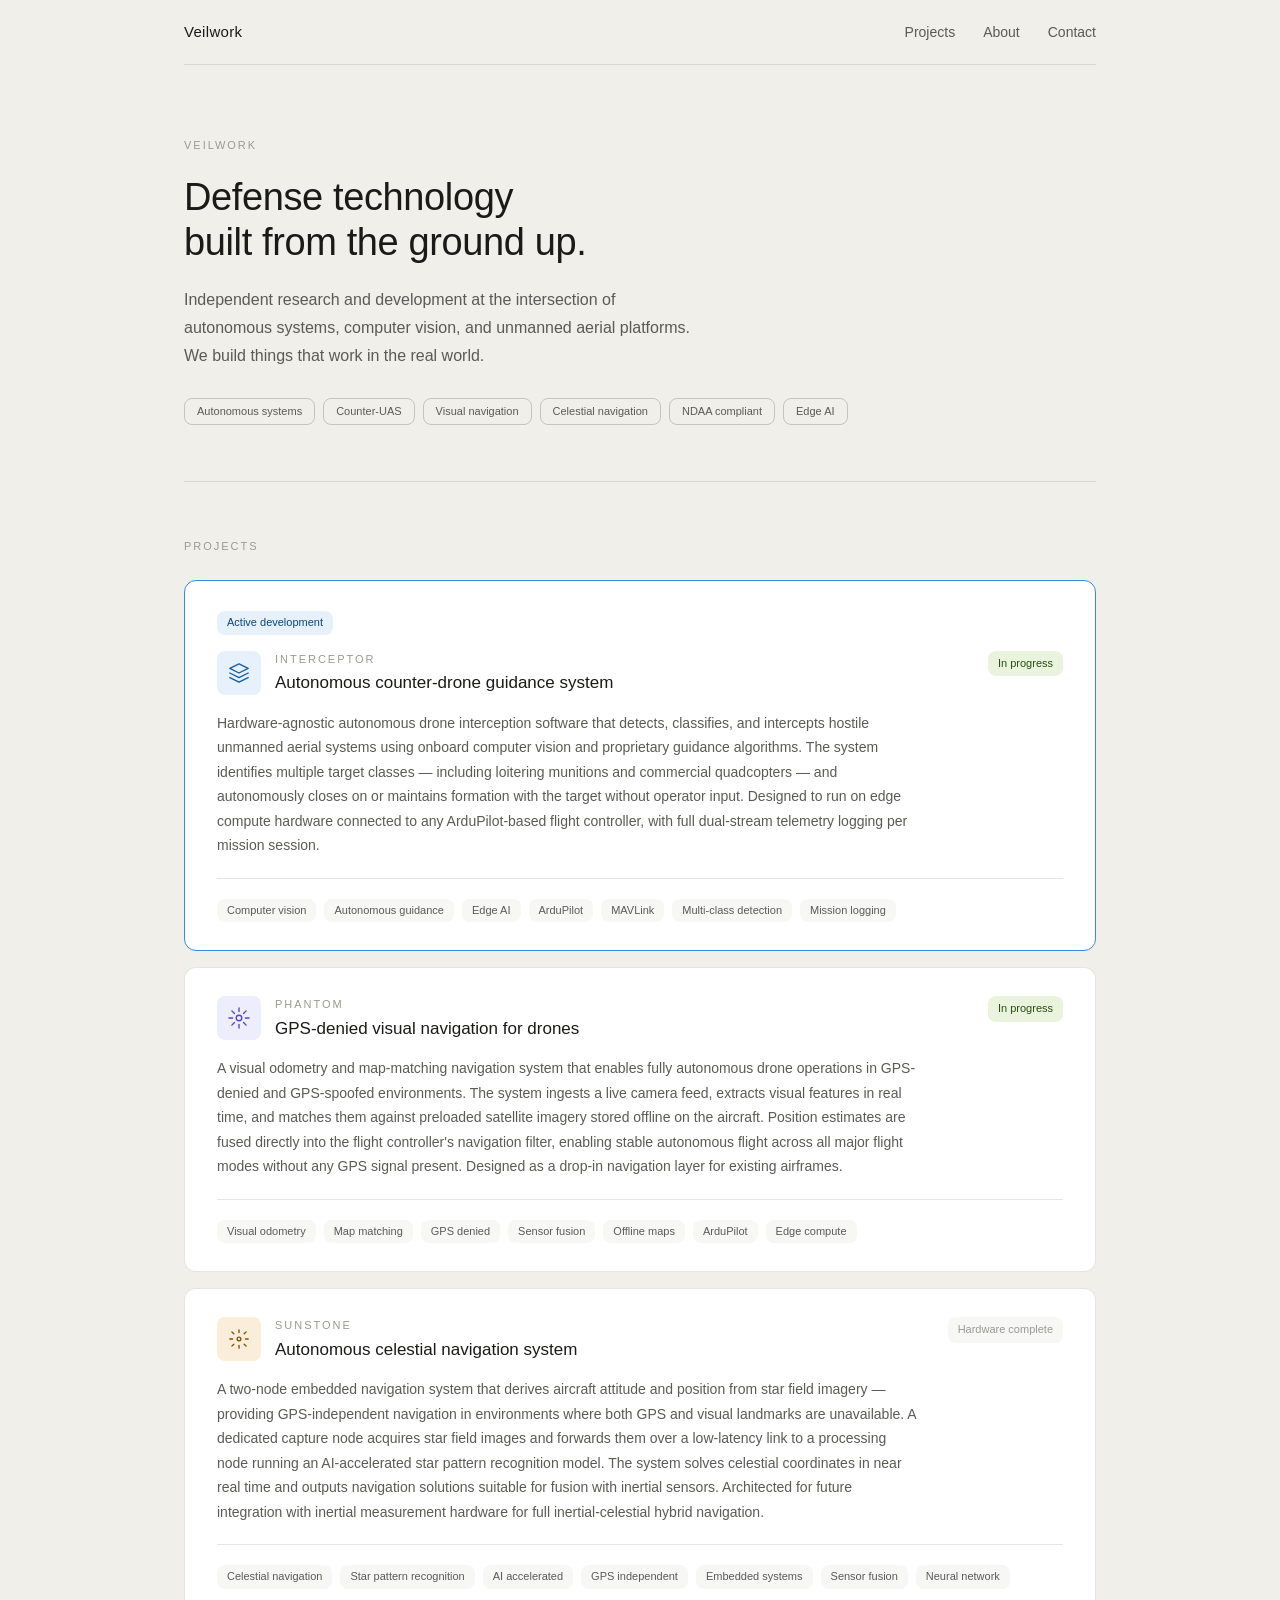
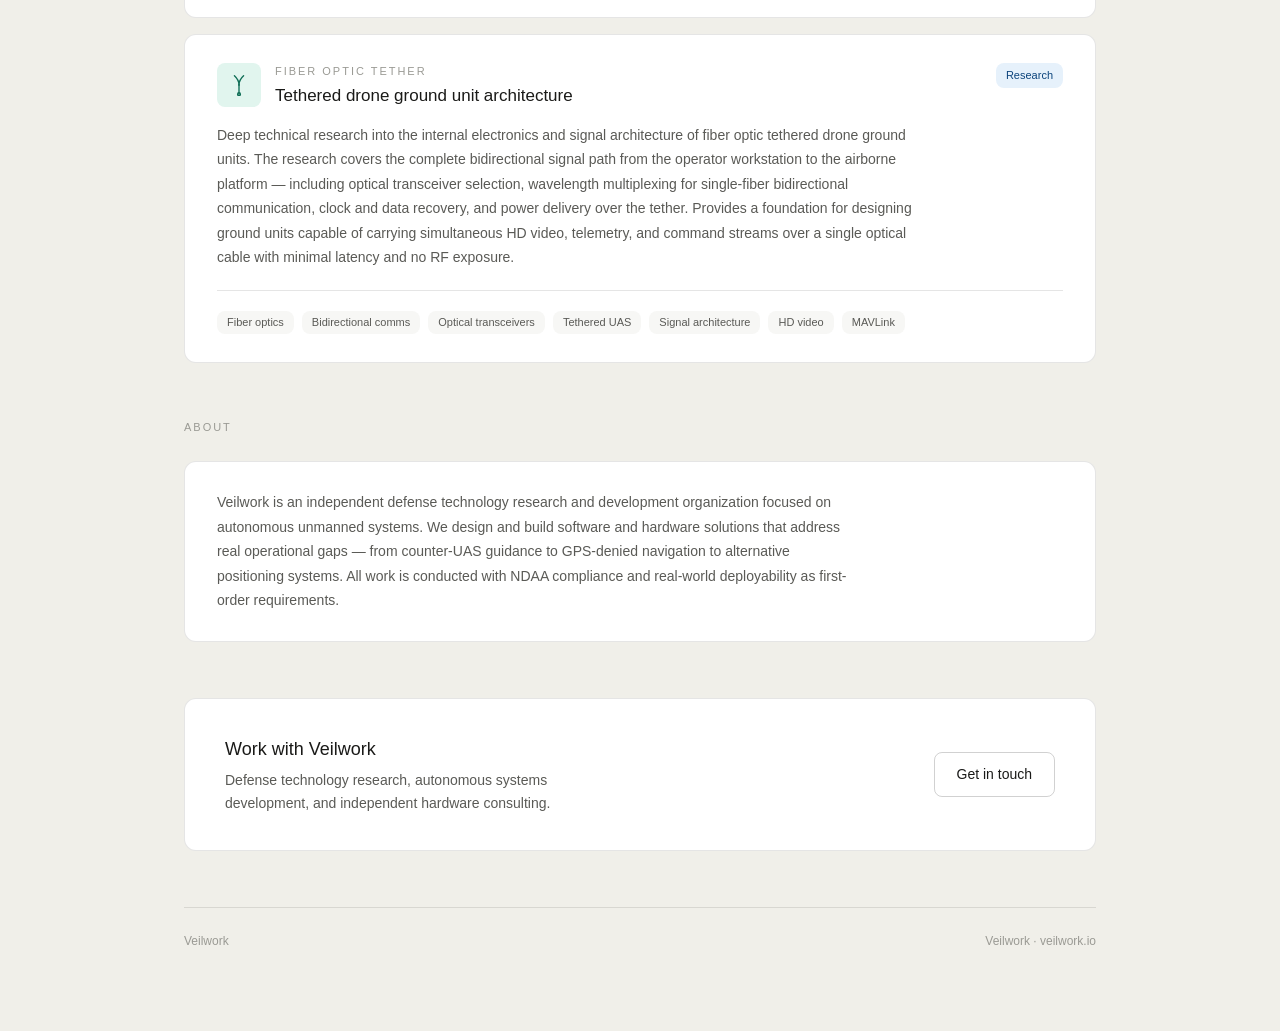
==== index.html @ 7eb7f967 "Add files via upload" ====
<!DOCTYPE html>
<html lang="en">
<head>
<meta charset="UTF-8">
<meta name="viewport" content="width=device-width, initial-scale=1.0">
<title>Veilwork</title>
<style>
  *, *::before, *::after { box-sizing: border-box; margin: 0; padding: 0; }

  :root {
    --bg:        #ffffff;
    --bg-sec:    #f7f7f5;
    --bg-ter:    #f0efe9;
    --text:      #1a1a18;
    --text-sec:  #5a5a56;
    --text-ter:  #9a9a94;
    --border:    rgba(0,0,0,0.10);
    --border-md: rgba(0,0,0,0.18);
    --border-hi: rgba(0,0,0,0.28);
    --blue-bg:   #E6F1FB;
    --blue-text: #0C447C;
    --blue-bdr:  #378ADD;
    --green-bg:  #eaf3de;
    --green-txt: #27500A;
    --radius-md: 8px;
    --radius-lg: 12px;
  }

  @media (prefers-color-scheme: dark) {
    :root {
      --bg:        #1a1a18;
      --bg-sec:    #222220;
      --bg-ter:    #2a2a28;
      --text:      #e8e8e2;
      --text-sec:  #a0a09a;
      --text-ter:  #686864;
      --border:    rgba(255,255,255,0.08);
      --border-md: rgba(255,255,255,0.14);
      --border-hi: rgba(255,255,255,0.22);
      --blue-bg:   #0c2540;
      --blue-text: #85B7EB;
      --blue-bdr:  #185FA5;
      --green-bg:  #173404;
      --green-txt: #C0DD97;
    }
  }

  html { scroll-behavior: smooth; }

  body {
    font-family: -apple-system, BlinkMacSystemFont, 'Segoe UI', Helvetica, Arial, sans-serif;
    background: var(--bg-ter);
    color: var(--text);
    font-size: 15px;
    line-height: 1.6;
    -webkit-font-smoothing: antialiased;
  }

  /* ── layout ── */
  .site {
    max-width: 960px;
    margin: 0 auto;
    padding: 0 24px 80px;
  }

  /* ── nav ── */
  nav {
    display: flex;
    justify-content: space-between;
    align-items: center;
    padding: 20px 0;
    border-bottom: 0.5px solid var(--border);
  }

  .wordmark {
    font-size: 15px;
    font-weight: 500;
    letter-spacing: 0.02em;
  }

  .nav-links {
    display: flex;
    gap: 28px;
  }

  .nav-links a {
    font-size: 14px;
    color: var(--text-sec);
    text-decoration: none;
    transition: color 0.15s;
  }

  .nav-links a:hover { color: var(--text); }

  /* ── hero ── */
  .hero {
    padding: 72px 0 56px;
    border-bottom: 0.5px solid var(--border);
  }

  .eyebrow {
    font-size: 11px;
    font-weight: 500;
    letter-spacing: 0.18em;
    color: var(--text-ter);
    text-transform: uppercase;
    margin-bottom: 20px;
  }

  .hero h1 {
    font-size: 38px;
    font-weight: 500;
    line-height: 1.2;
    margin-bottom: 20px;
    letter-spacing: -0.01em;
  }

  .hero-desc {
    font-size: 16px;
    color: var(--text-sec);
    max-width: 520px;
    line-height: 1.75;
    margin-bottom: 28px;
  }

  .tags {
    display: flex;
    gap: 8px;
    flex-wrap: wrap;
  }

  .tag {
    font-size: 11px;
    padding: 4px 12px;
    border-radius: var(--radius-md);
    border: 0.5px solid var(--border-md);
    color: var(--text-sec);
  }

  /* ── section ── */
  .section { margin-top: 56px; }

  .section-label {
    font-size: 11px;
    font-weight: 500;
    letter-spacing: 0.18em;
    color: var(--text-ter);
    text-transform: uppercase;
    margin-bottom: 24px;
  }

  /* ── project card ── */
  .project {
    background: var(--bg);
    border: 0.5px solid var(--border);
    border-radius: var(--radius-lg);
    padding: 28px 32px;
    margin-bottom: 16px;
    transition: border-color 0.15s;
  }

  .project:hover { border-color: var(--border-hi); }

  .project.featured {
    border: 1.5px solid var(--blue-bdr);
  }

  .featured-pill {
    display: inline-block;
    font-size: 11px;
    font-weight: 500;
    padding: 3px 10px;
    border-radius: var(--radius-md);
    background: var(--blue-bg);
    color: var(--blue-text);
    margin-bottom: 16px;
  }

  .project-top {
    display: flex;
    justify-content: space-between;
    align-items: flex-start;
    gap: 16px;
    margin-bottom: 16px;
  }

  .project-meta {
    display: flex;
    align-items: center;
    gap: 14px;
  }

  .project-icon {
    width: 44px;
    height: 44px;
    border-radius: var(--radius-md);
    display: flex;
    align-items: center;
    justify-content: center;
    flex-shrink: 0;
  }

  .project-code {
    font-size: 11px;
    font-weight: 500;
    letter-spacing: 0.18em;
    color: var(--text-ter);
    text-transform: uppercase;
    margin-bottom: 4px;
  }

  .project h2 {
    font-size: 17px;
    font-weight: 500;
    line-height: 1.3;
  }

  .badge {
    font-size: 11px;
    font-weight: 500;
    padding: 4px 10px;
    border-radius: var(--radius-md);
    white-space: nowrap;
    flex-shrink: 0;
  }

  .badge-active  { background: var(--green-bg);  color: var(--green-txt); }
  .badge-done    { background: var(--bg-sec);     color: var(--text-ter);  }
  .badge-research{ background: var(--blue-bg);    color: var(--blue-text); }

  .project-desc {
    font-size: 14px;
    color: var(--text-sec);
    line-height: 1.75;
    max-width: 700px;
    margin-bottom: 0;
  }

  .pills {
    display: flex;
    gap: 8px;
    flex-wrap: wrap;
    margin-top: 20px;
    padding-top: 20px;
    border-top: 0.5px solid var(--border);
  }

  .pill {
    font-size: 11px;
    padding: 3px 10px;
    border-radius: var(--radius-md);
    background: var(--bg-sec);
    color: var(--text-sec);
  }

  /* ── contact ── */
  .contact {
    margin-top: 56px;
    padding: 36px 40px;
    background: var(--bg);
    border: 0.5px solid var(--border);
    border-radius: var(--radius-lg);
    display: flex;
    justify-content: space-between;
    align-items: center;
    flex-wrap: wrap;
    gap: 20px;
  }

  .contact h3 {
    font-size: 18px;
    font-weight: 500;
    margin-bottom: 6px;
  }

  .contact p {
    font-size: 14px;
    color: var(--text-sec);
    max-width: 400px;
  }

  .btn {
    font-size: 14px;
    font-weight: 500;
    padding: 10px 22px;
    border-radius: var(--radius-md);
    border: 0.5px solid var(--border-md);
    background: transparent;
    color: var(--text);
    cursor: pointer;
    text-decoration: none;
    transition: background 0.15s;
    white-space: nowrap;
  }

  .btn:hover { background: var(--bg-sec); }

  /* ── footer ── */
  footer {
    margin-top: 56px;
    padding-top: 24px;
    border-top: 0.5px solid var(--border);
    display: flex;
    justify-content: space-between;
    align-items: center;
    flex-wrap: wrap;
    gap: 12px;
  }

  footer p {
    font-size: 12px;
    color: var(--text-ter);
  }

  /* ── responsive ── */
  @media (max-width: 600px) {
    .hero h1 { font-size: 28px; }
    .project-top { flex-direction: column; }
    .contact { flex-direction: column; align-items: flex-start; }
    .nav-links { gap: 16px; }
  }
</style>
</head>
<body>

<div class="site">

  <!-- nav -->
  <nav>
    <div class="wordmark">Veilwork</div>
    <div class="nav-links">
      <a href="#projects">Projects</a>
      <a href="#about">About</a>
      <a href="#contact">Contact</a>
    </div>
  </nav>

  <!-- hero -->
  <div class="hero">
    <div class="eyebrow">Veilwork</div>
    <h1>Defense technology<br>built from the ground up.</h1>
    <p class="hero-desc">Independent research and development at the intersection of autonomous systems, computer vision, and unmanned aerial platforms. We build things that work in the real world.</p>
    <div class="tags">
      <span class="tag">Autonomous systems</span>
      <span class="tag">Counter-UAS</span>
      <span class="tag">Visual navigation</span>
      <span class="tag">Celestial navigation</span>
      <span class="tag">NDAA compliant</span>
      <span class="tag">Edge AI</span>
    </div>
  </div>

  <!-- projects -->
  <div class="section" id="projects">
    <div class="section-label">Projects</div>

    <!-- INTERCEPTOR -->
    <div class="project featured">
      <div class="featured-pill">Active development</div>
      <div class="project-top">
        <div class="project-meta">
          <div class="project-icon" style="background:#E6F1FB;">
            <svg width="22" height="22" viewBox="0 0 24 24" fill="none" stroke="#185FA5" stroke-width="1.5" stroke-linecap="round" stroke-linejoin="round">
              <path d="M12 2L2 7l10 5 10-5-10-5z"/>
              <path d="M2 17l10 5 10-5"/>
              <path d="M2 12l10 5 10-5"/>
            </svg>
          </div>
          <div>
            <div class="project-code">INTERCEPTOR</div>
            <h2>Autonomous counter-drone guidance system</h2>
          </div>
        </div>
        <span class="badge badge-active">In progress</span>
      </div>
      <p class="project-desc">Hardware-agnostic autonomous drone interception software that detects, classifies, and intercepts hostile unmanned aerial systems using onboard computer vision and proprietary guidance algorithms. The system identifies multiple target classes — including loitering munitions and commercial quadcopters — and autonomously closes on or maintains formation with the target without operator input. Designed to run on edge compute hardware connected to any ArduPilot-based flight controller, with full dual-stream telemetry logging per mission session.</p>
      <div class="pills">
        <span class="pill">Computer vision</span>
        <span class="pill">Autonomous guidance</span>
        <span class="pill">Edge AI</span>
        <span class="pill">ArduPilot</span>
        <span class="pill">MAVLink</span>
        <span class="pill">Multi-class detection</span>
        <span class="pill">Mission logging</span>
      </div>
    </div>

    <!-- PHANTOM -->
    <div class="project">
      <div class="project-top">
        <div class="project-meta">
          <div class="project-icon" style="background:#EEEDFE;">
            <svg width="22" height="22" viewBox="0 0 24 24" fill="none" stroke="#534AB7" stroke-width="1.5" stroke-linecap="round" stroke-linejoin="round">
              <circle cx="12" cy="12" r="3"/>
              <path d="M12 1v4M12 19v4M4.22 4.22l2.83 2.83M16.95 16.95l2.83 2.83M1 12h4M19 12h4M4.22 19.78l2.83-2.83M16.95 7.05l2.83-2.83"/>
            </svg>
          </div>
          <div>
            <div class="project-code">PHANTOM</div>
            <h2>GPS-denied visual navigation for drones</h2>
          </div>
        </div>
        <span class="badge badge-active">In progress</span>
      </div>
      <p class="project-desc">A visual odometry and map-matching navigation system that enables fully autonomous drone operations in GPS-denied and GPS-spoofed environments. The system ingests a live camera feed, extracts visual features in real time, and matches them against preloaded satellite imagery stored offline on the aircraft. Position estimates are fused directly into the flight controller's navigation filter, enabling stable autonomous flight across all major flight modes without any GPS signal present. Designed as a drop-in navigation layer for existing airframes.</p>
      <div class="pills">
        <span class="pill">Visual odometry</span>
        <span class="pill">Map matching</span>
        <span class="pill">GPS denied</span>
        <span class="pill">Sensor fusion</span>
        <span class="pill">Offline maps</span>
        <span class="pill">ArduPilot</span>
        <span class="pill">Edge compute</span>
      </div>
    </div>

    <!-- SUNSTONE -->
    <div class="project">
      <div class="project-top">
        <div class="project-meta">
          <div class="project-icon" style="background:#FAEEDA;">
            <svg width="22" height="22" viewBox="0 0 24 24" fill="none" stroke="#854F0B" stroke-width="1.5" stroke-linecap="round" stroke-linejoin="round">
              <circle cx="12" cy="12" r="2"/>
              <path d="M12 2v3M12 19v3M4.22 4.22l2.12 2.12M17.66 17.66l2.12 2.12M2 12h3M19 12h3M4.22 19.78l2.12-2.12M17.66 6.34l2.12-2.12"/>
            </svg>
          </div>
          <div>
            <div class="project-code">SunStone</div>
            <h2>Autonomous celestial navigation system</h2>
          </div>
        </div>
        <span class="badge badge-done">Hardware complete</span>
      </div>
      <p class="project-desc">A two-node embedded navigation system that derives aircraft attitude and position from star field imagery — providing GPS-independent navigation in environments where both GPS and visual landmarks are unavailable. A dedicated capture node acquires star field images and forwards them over a low-latency link to a processing node running an AI-accelerated star pattern recognition model. The system solves celestial coordinates in near real time and outputs navigation solutions suitable for fusion with inertial sensors. Architected for future integration with inertial measurement hardware for full inertial-celestial hybrid navigation.</p>
      <div class="pills">
        <span class="pill">Celestial navigation</span>
        <span class="pill">Star pattern recognition</span>
        <span class="pill">AI accelerated</span>
        <span class="pill">GPS independent</span>
        <span class="pill">Embedded systems</span>
        <span class="pill">Sensor fusion</span>
        <span class="pill">Neural network</span>
      </div>
    </div>

    <!-- FIBER OPTIC -->
    <div class="project">
      <div class="project-top">
        <div class="project-meta">
          <div class="project-icon" style="background:#E1F5EE;">
            <svg width="22" height="22" viewBox="0 0 24 24" fill="none" stroke="#0F6E56" stroke-width="1.5" stroke-linecap="round" stroke-linejoin="round">
              <path d="M12 22V12"/>
              <path d="M12 12C12 6.5 17 2 17 2"/>
              <path d="M12 12C12 6.5 7 2 7 2"/>
              <circle cx="12" cy="22" r="1.5"/>
            </svg>
          </div>
          <div>
            <div class="project-code">Fiber optic tether</div>
            <h2>Tethered drone ground unit architecture</h2>
          </div>
        </div>
        <span class="badge badge-research">Research</span>
      </div>
      <p class="project-desc">Deep technical research into the internal electronics and signal architecture of fiber optic tethered drone ground units. The research covers the complete bidirectional signal path from the operator workstation to the airborne platform — including optical transceiver selection, wavelength multiplexing for single-fiber bidirectional communication, clock and data recovery, and power delivery over the tether. Provides a foundation for designing ground units capable of carrying simultaneous HD video, telemetry, and command streams over a single optical cable with minimal latency and no RF exposure.</p>
      <div class="pills">
        <span class="pill">Fiber optics</span>
        <span class="pill">Bidirectional comms</span>
        <span class="pill">Optical transceivers</span>
        <span class="pill">Tethered UAS</span>
        <span class="pill">Signal architecture</span>
        <span class="pill">HD video</span>
        <span class="pill">MAVLink</span>
      </div>
    </div>

  </div>

  <!-- about -->
  <div class="section" id="about">
    <div class="section-label">About</div>
    <div class="project">
      <p class="project-desc" style="max-width:640px;">Veilwork is an independent defense technology research and development organization focused on autonomous unmanned systems. We design and build software and hardware solutions that address real operational gaps — from counter-UAS guidance to GPS-denied navigation to alternative positioning systems. All work is conducted with NDAA compliance and real-world deployability as first-order requirements.</p>
    </div>
  </div>

  <!-- contact -->
  <div class="contact" id="contact">
    <div>
      <h3>Work with Veilwork</h3>
      <p>Defense technology research, autonomous systems development, and independent hardware consulting.</p>
    </div>
    <a href="mailto:contact@veilwork.io" class="btn">Get in touch</a>
  </div>

  <!-- footer -->
  <footer>
    <p>Veilwork</p>
    <p>Veilwork · veilwork.io</p>
  </footer>

</div>
</body>
</html>
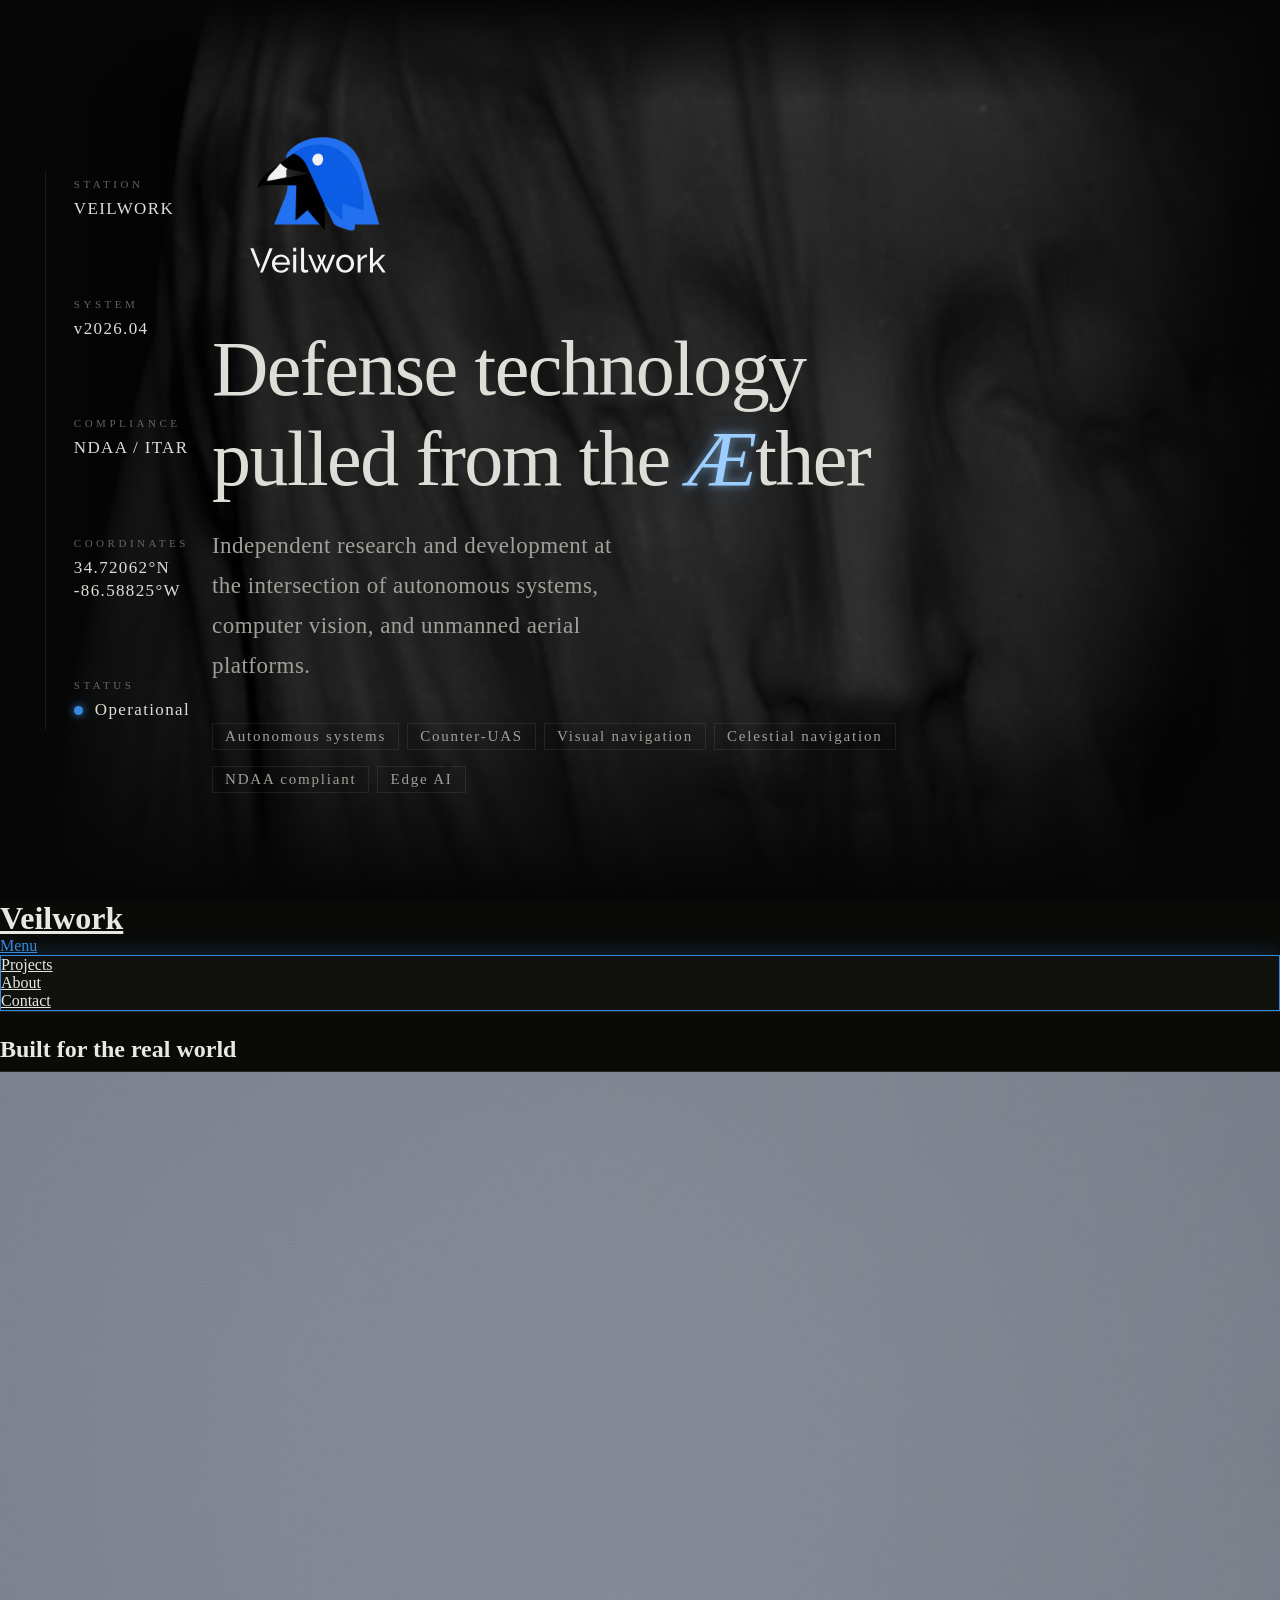
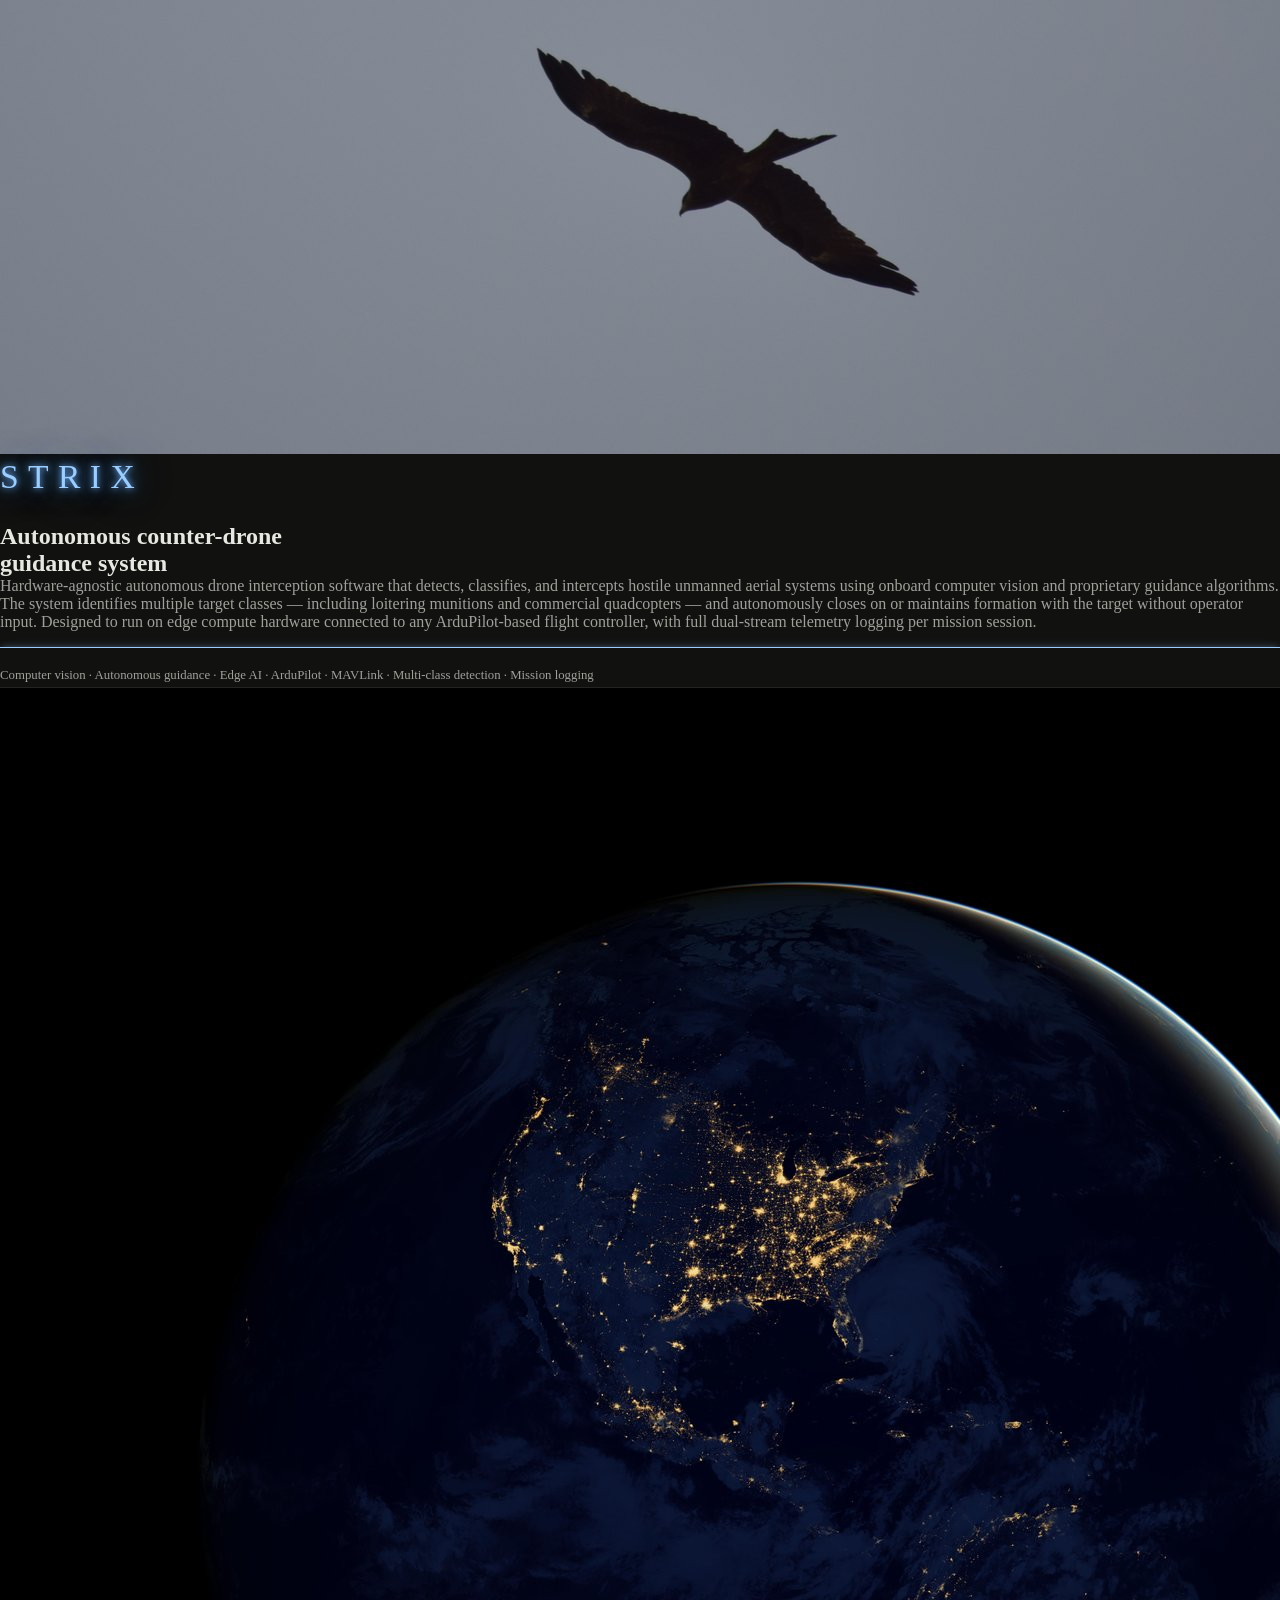
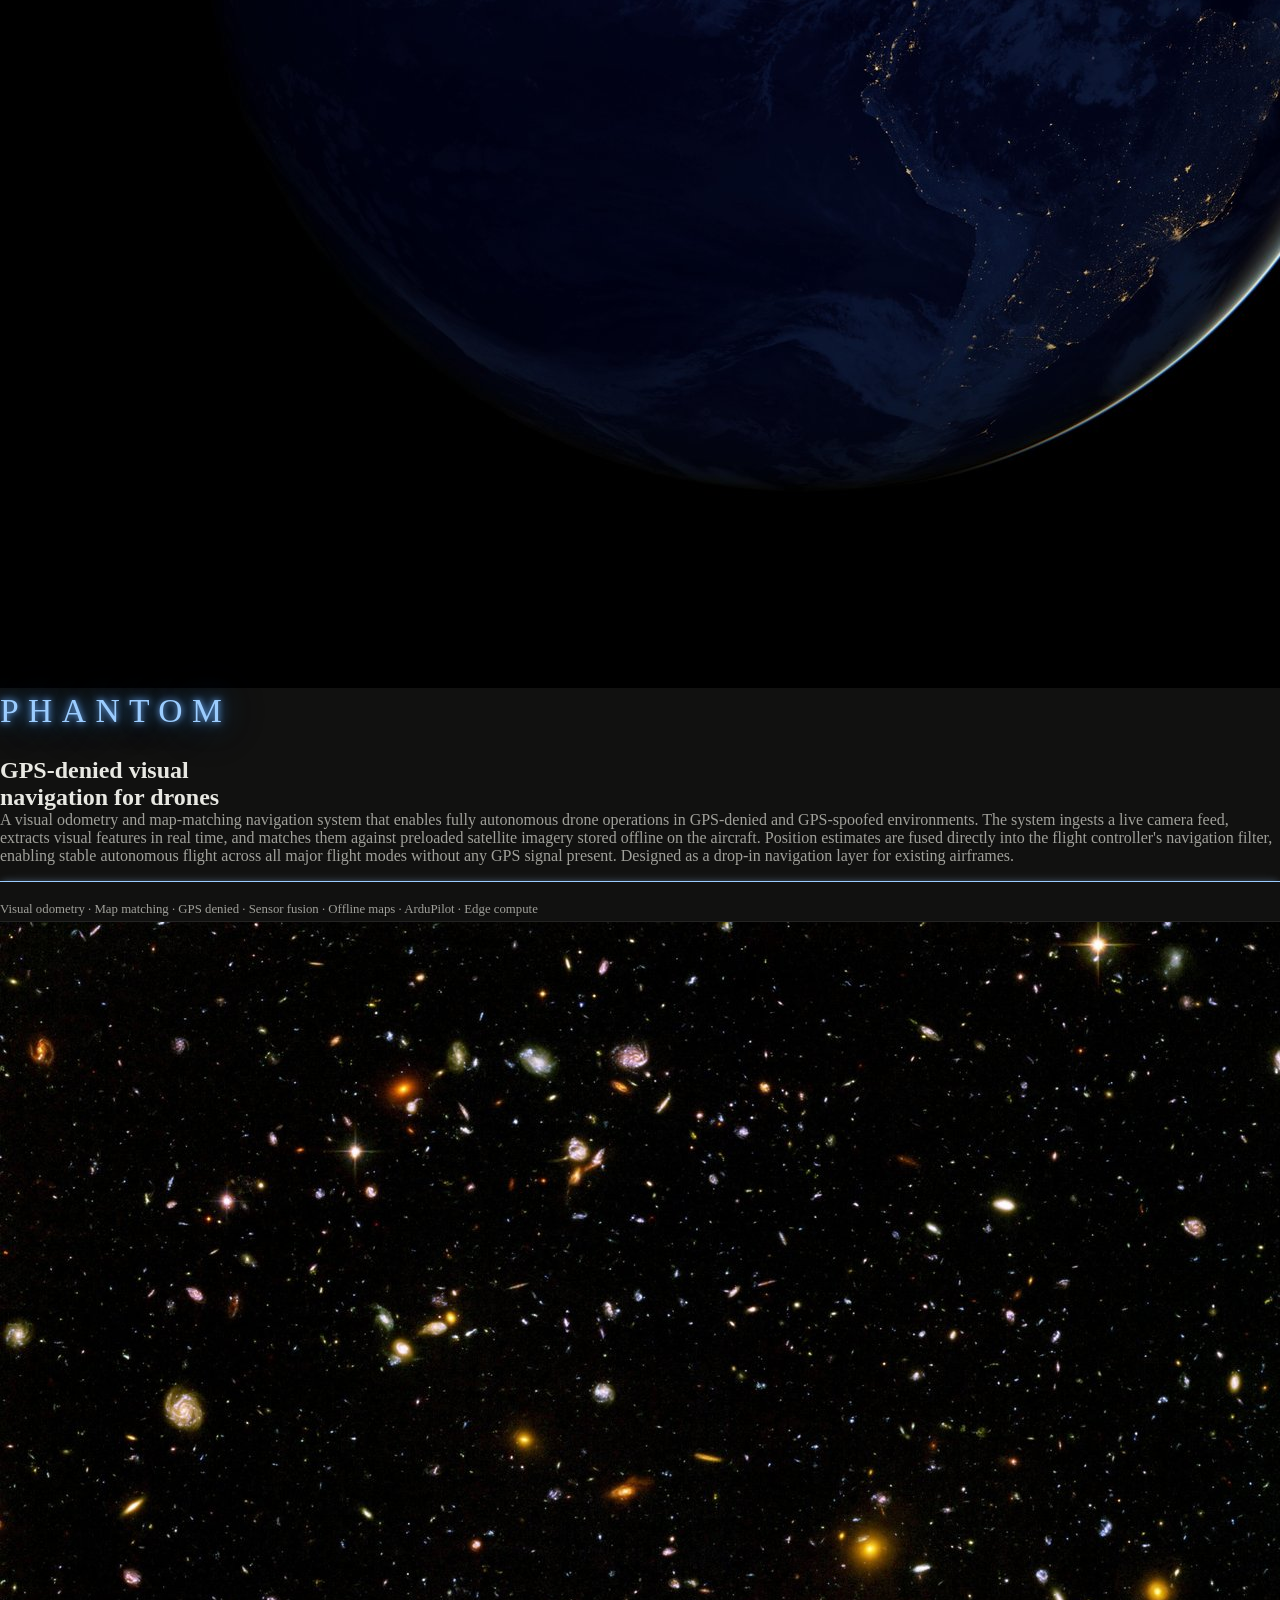
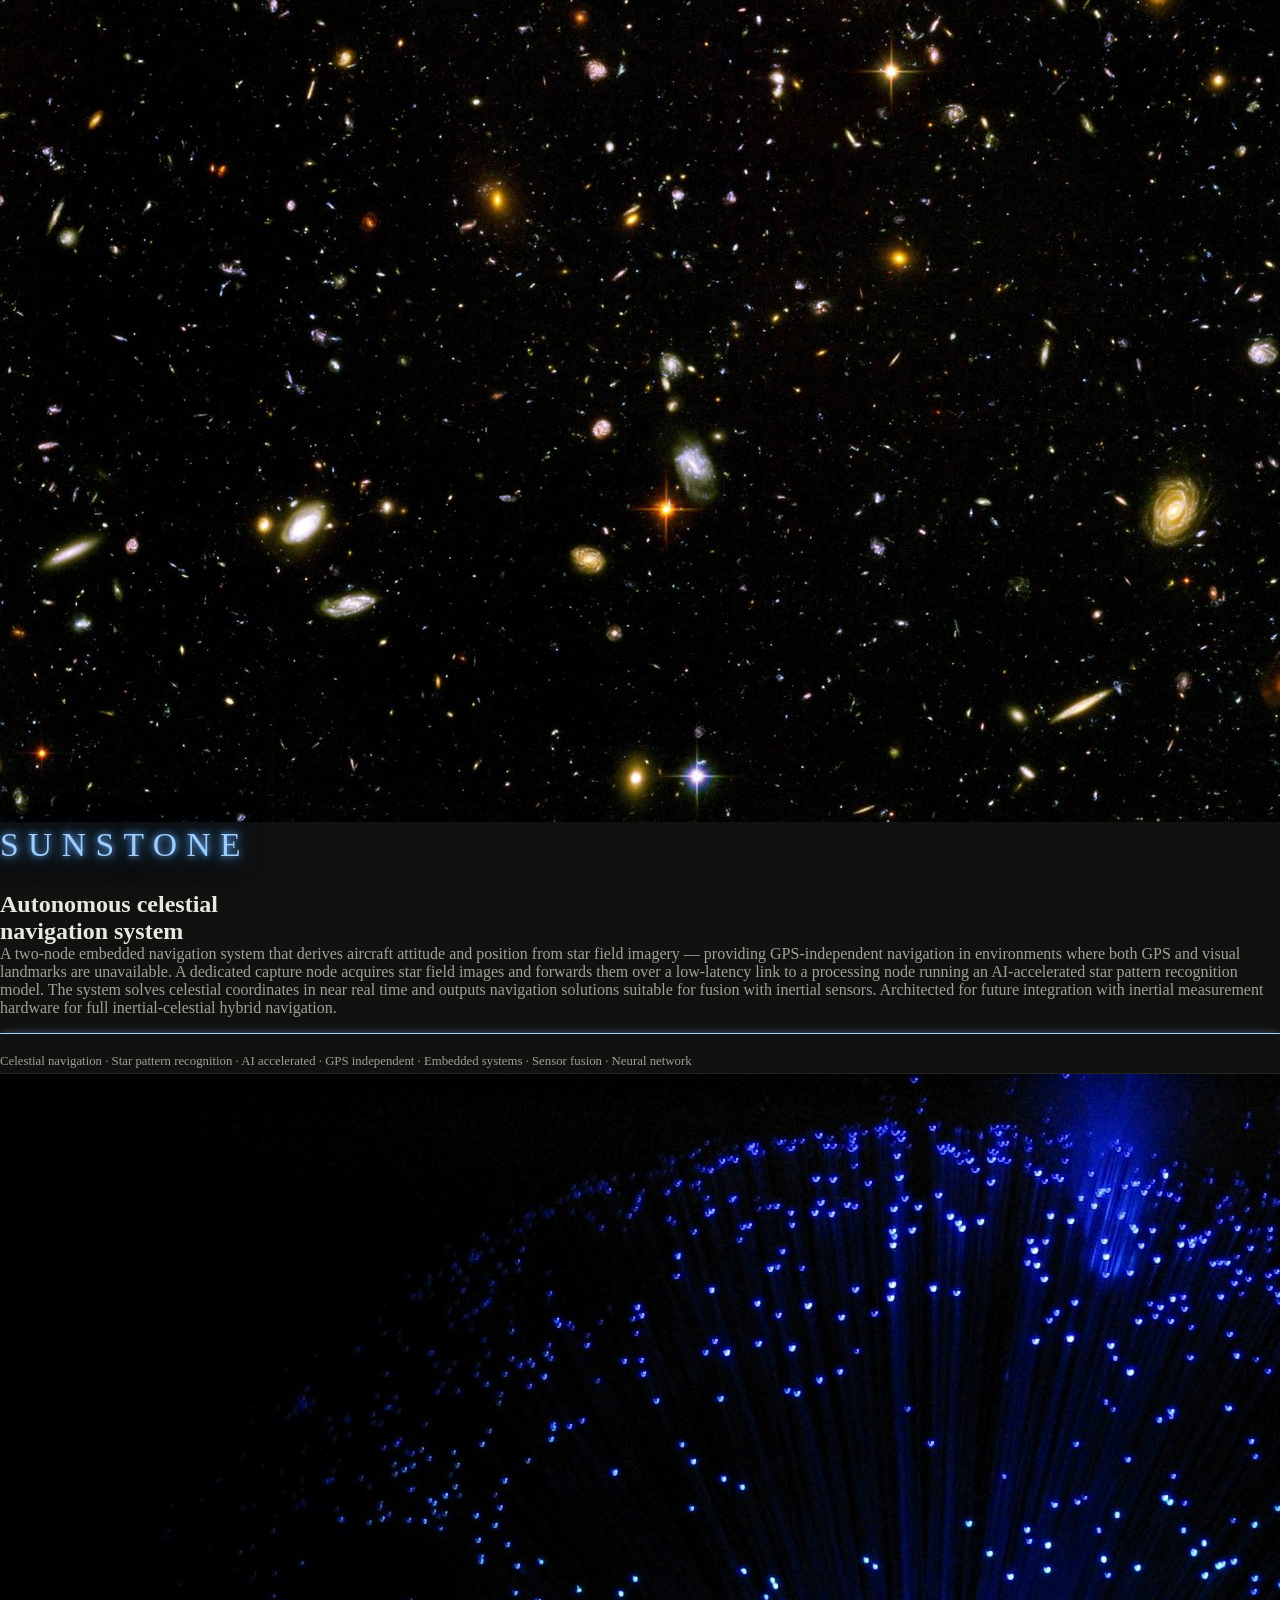
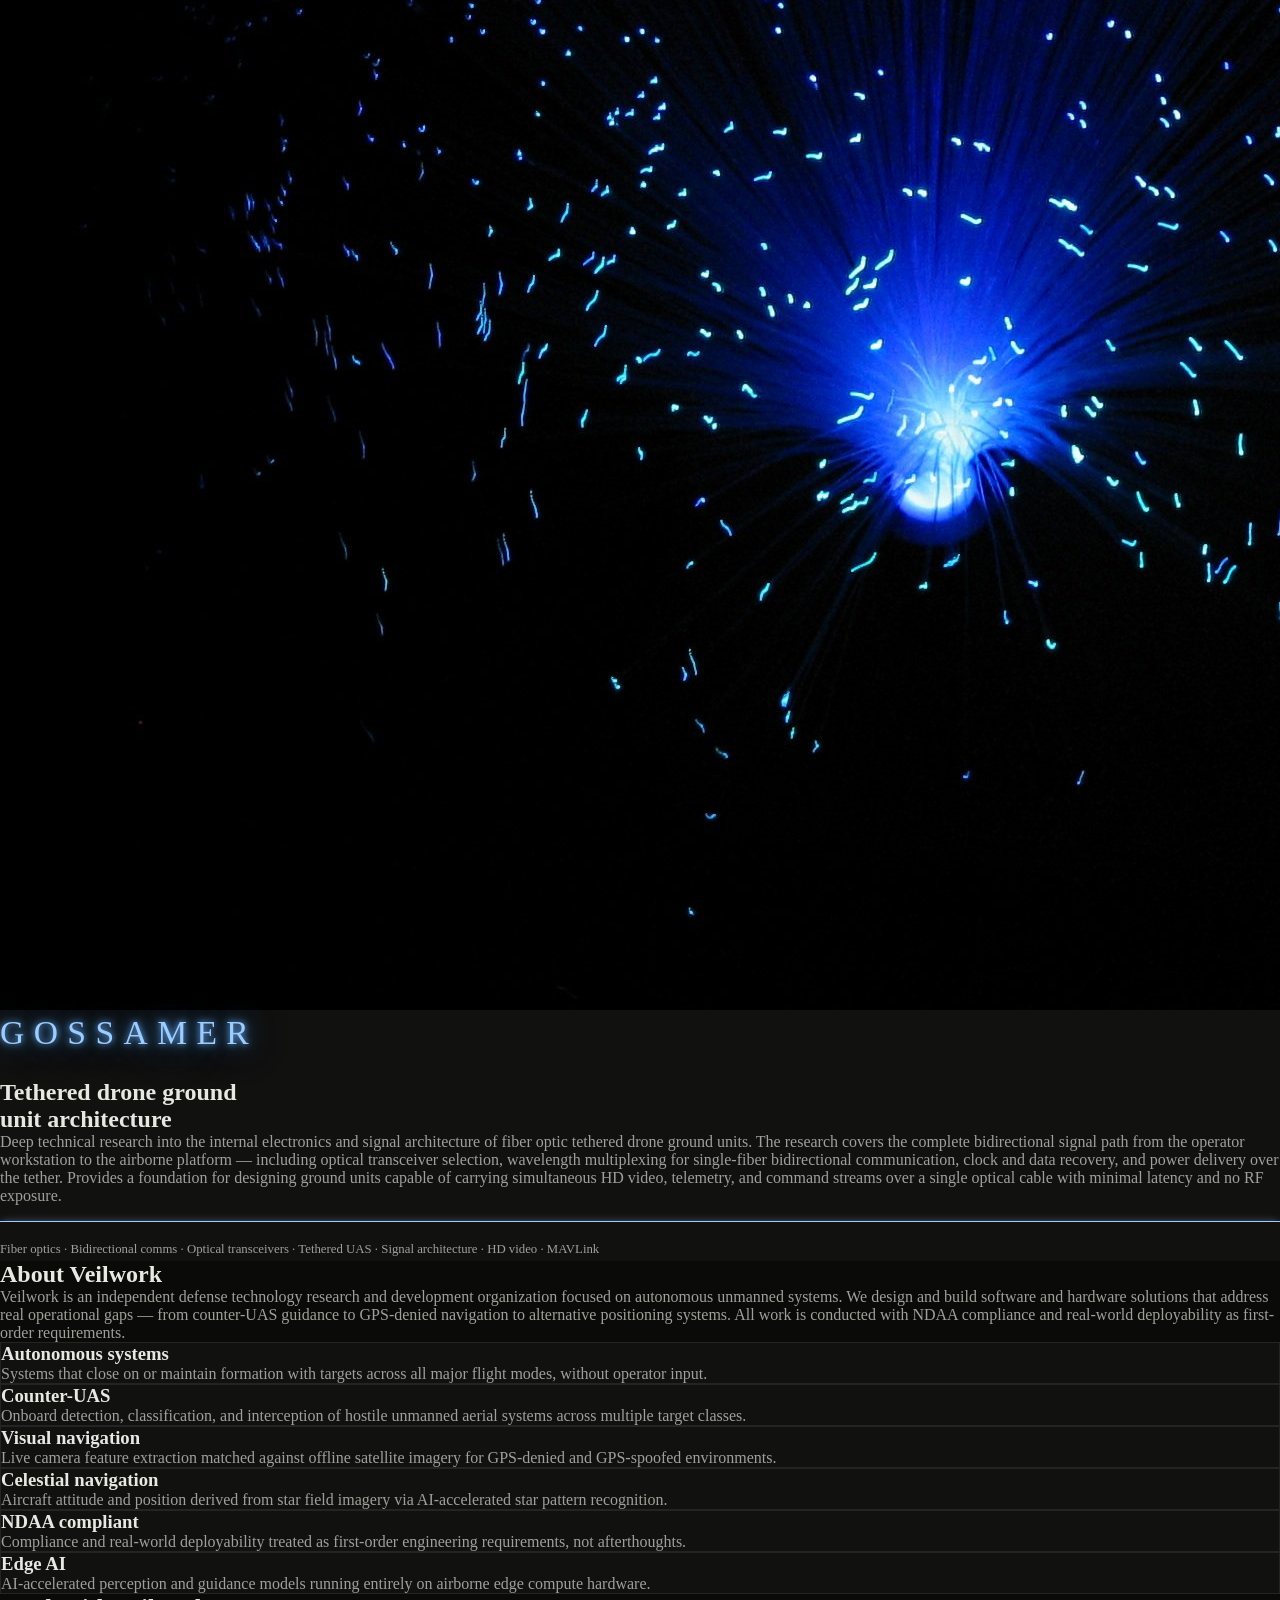
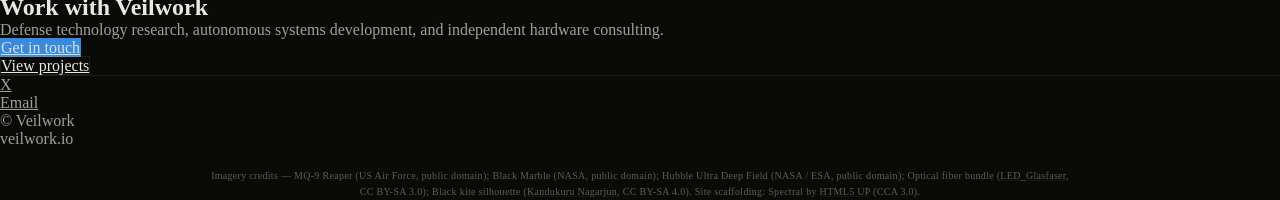
==== commit 7f873be5: "Add files via upload" ====
--- a/index.html
+++ b/index.html
@@ -1,504 +1,713 @@
-<!DOCTYPE html>
-<html lang="en">
-<head>
-<meta charset="UTF-8">
-<meta name="viewport" content="width=device-width, initial-scale=1.0">
-<title>Veilwork</title>
+<!DOCTYPE HTML>
+<!--
+	Spectral by HTML5 UP
+	html5up.net | @ajlkn
+	Free for personal and commercial use under the CCA 3.0 license (html5up.net/license)
+-->
+<html>
+	<head>
+		<title>Veilwork</title>
+		<meta charset="utf-8" />
+		<meta name="viewport" content="width=device-width, initial-scale=1, user-scalable=no" />
+		<link rel="stylesheet" href="assets/css/main.css" />
+		<noscript><link rel="stylesheet" href="assets/css/noscript.css" /></noscript>
+		<style>
+			:root {
+				--bg:           #0a0a08;
+				--bg-surface:   #111110;
+				--text:         #e8e8e2;
+				--text-sec:     #a0a09a;
+				--accent:       #378ADD;
+				--border:       rgba(255,255,255,0.08);
+				--hero-bg:      #060606;
+				--hero-text:    #deded8;
+				--hero-muted:   #6a6a64;
+			}
+
+			/* Minimal additions for label/badge/tag content the template didn't originally carry. */
+			.project-label {
+				display: inline-block;
+				font-size: 2.1em;
+				font-weight: 500;
+				letter-spacing: 0.28em;
+				text-transform: uppercase;
+				color: #9ccdff;
+				margin-bottom: 0.8em;
+				text-shadow:
+					0 0 6px rgba(120, 180, 255, 0.9),
+					0 0 14px rgba(55, 138, 221, 0.75),
+					0 0 28px rgba(55, 138, 221, 0.55),
+					0 0 56px rgba(55, 138, 221, 0.35);
+			}
+			.project-badge {
+				display: inline-block;
+				font-size: 0.62em;
+				padding: 0.25em 0.9em;
+				border: 1px solid var(--accent);
+				border-radius: 1em;
+				margin-left: 0.75em;
+				text-transform: uppercase;
+				letter-spacing: 0.15em;
+				vertical-align: middle;
+				color: var(--accent);
+			}
+			.project-tags {
+				font-size: 0.8em;
+				margin-top: 1.25em;
+				padding-top: 1.25em;
+				border-top: 0.5px solid #9ccdff;
+				box-shadow: 0 -1px 8px -2px rgba(156, 205, 255, 0.45);
+				color: var(--text-sec);
+				line-height: 1.8;
+			}
+			.hero-tags {
+				list-style: none;
+				padding: 0;
+				margin: 1.5em 0 0 0;
+				display: flex;
+				flex-wrap: wrap;
+				gap: 0.5em;
+				justify-content: center;
+			}
+			.hero-tags li {
+				font-size: 0.7em;
+				padding: 0.3em 0.9em;
+				border: 1px solid var(--border);
+				border-radius: 1em;
+				letter-spacing: 0.05em;
+				color: var(--text-sec);
+			}
+			.hero-eyebrow {
+				display: block;
+				font-size: 0.55em;
+				letter-spacing: 0.4em;
+				text-transform: uppercase;
+				color: var(--text-sec);
+				margin-bottom: 1em;
+			}
+
+			/* ── Spectral theme color overrides (colors only, no layout / font / structure changes) ── */
+			html, body, body.landing { background: var(--bg); color: var(--text); }
+			#page-wrapper { background: transparent; }
+
+			#header { background: var(--bg); color: var(--text); border-bottom: 1px solid var(--border); }
+			#header h1, #header h1 a { color: var(--text); }
+			#header nav a, #header .menuToggle, #header #menu a { color: var(--text); }
+
+			/* Pull-out menu — recolor Spectral's default green to electric blue */
+			#header .menuToggle,
+			#header nav ul li.special .menuToggle { color: var(--accent) !important; border-color: var(--accent) !important; }
+			#header .menuToggle span,
+			#header .menuToggle::before,
+			#header .menuToggle::after { color: var(--accent) !important; }
+			#header #menu,
+			#menu { background: var(--bg-surface) !important; border: 1px solid var(--accent) !important; color: var(--text) !important; box-shadow: 0 0 24px rgba(55,138,221,0.25) !important; }
+			#menu ul,
+			#menu a,
+			#menu li a { color: var(--text) !important; border-color: var(--border) !important; }
+			#menu a:hover { color: var(--accent) !important; }
+			#menu .close,
+			#menu .close::before,
+			#menu .close::after { color: var(--accent) !important; background: transparent !important; }
+
+			.wrapper,
+			.wrapper.style1,
+			.wrapper.style2,
+			.wrapper.style3,
+			.wrapper.style4,
+			.wrapper.alt { background: var(--bg); color: var(--text); }
+
+			#one { padding: 1.5em 0 0.5em 0 !important; }
+			#one .inner { padding: 0 !important; }
+			#one header.major { margin: 0 !important; padding: 0 !important; }
+			#one header.major h2 { margin: 0 !important; padding: 0 !important; }
+
+			.wrapper h1, .wrapper h2, .wrapper h3, .wrapper h4, .wrapper h5, .wrapper h6,
+			h1, h2, h3, h4, h5, h6 { color: var(--text); }
+
+			p { color: var(--text-sec); }
+
+			a { color: var(--accent); }
+			a:hover { color: var(--accent); }
+
+			.spotlight { background: var(--bg-surface); border-top: 1px solid var(--border); }
+			.spotlight .content { color: var(--text); background: var(--bg-surface); }
+			.spotlight .content h2 { color: var(--text); }
+			.spotlight .content p { color: var(--text-sec); }
+
+			.features li { background: var(--bg-surface); border: 1px solid var(--border); color: var(--text); }
+			.features li h3 { color: var(--text); }
+			.features li p { color: var(--text-sec); }
+
+			.icons.major .icon,
+			.features li.icon:before,
+			.icon { color: var(--accent); }
+
+			.button {
+				color: var(--text);
+				background: transparent;
+				border: 1px solid var(--border);
+				box-shadow: none;
+			}
+			.button:hover { background: var(--bg-surface); color: var(--text); border-color: var(--accent); }
+			.button.primary,
+			input[type="submit"].primary,
+			input[type="reset"].primary,
+			input[type="button"].primary {
+				background: var(--accent);
+				border: 1px solid var(--accent);
+				color: var(--hero-text);
+				box-shadow: none;
+			}
+			.button.primary:hover { background: var(--accent); color: var(--hero-text); border-color: var(--accent); }
+
+			#cta { background: var(--bg); color: var(--text); }
+			#cta .inner header p { color: var(--text-sec); }
+
+			/* Match body typography to the hero — Georgia serif below the hero */
+			#one, #one *,
+			#two, #two *,
+			#three, #three *,
+			#cta, #cta *,
+			#footer, #footer * {
+				font-family: Georgia, serif;
+			}
+
+			.site-credits { font-size: 10px; line-height: 1.6; color: var(--text-sec); opacity: 0.55; max-width: 900px; margin: 2em auto 0; padding: 0 1.5em; text-align: center; letter-spacing: 0.03em; }
+			.site-credits a { color: var(--text-sec); text-decoration: underline; text-decoration-color: var(--border); }
+			.site-credits a:hover { color: var(--accent); text-decoration-color: var(--accent); }
+
+			#footer { background: var(--bg); color: var(--text-sec); border-top: 1px solid var(--border); }
+			#footer p { color: var(--text-sec); }
+			#footer a { color: var(--text-sec); }
+			#footer a:hover { color: var(--accent); }
+			#footer .copyright, #footer .copyright li, #footer .copyright a { color: var(--text-sec); }
+			#footer ul.icons a { color: var(--text-sec); border-color: var(--border); }
+			#footer ul.icons a:hover { color: var(--accent); }
+
+			hr { border-color: var(--border); }
+			input, select, textarea { background: var(--bg-surface); border: 1px solid var(--border); color: var(--text); }
+		</style>
 <style>
-  *, *::before, *::after { box-sizing: border-box; margin: 0; padding: 0; }
-
-  :root {
-    --bg:        #ffffff;
-    --bg-sec:    #f7f7f5;
-    --bg-ter:    #f0efe9;
-    --text:      #1a1a18;
-    --text-sec:  #5a5a56;
-    --text-ter:  #9a9a94;
-    --border:    rgba(0,0,0,0.10);
-    --border-md: rgba(0,0,0,0.18);
-    --border-hi: rgba(0,0,0,0.28);
-    --blue-bg:   #E6F1FB;
-    --blue-text: #0C447C;
-    --blue-bdr:  #378ADD;
-    --green-bg:  #eaf3de;
-    --green-txt: #27500A;
-    --radius-md: 8px;
-    --radius-lg: 12px;
-  }
-
-  @media (prefers-color-scheme: dark) {
-    :root {
-      --bg:        #1a1a18;
-      --bg-sec:    #222220;
-      --bg-ter:    #2a2a28;
-      --text:      #e8e8e2;
-      --text-sec:  #a0a09a;
-      --text-ter:  #686864;
-      --border:    rgba(255,255,255,0.08);
-      --border-md: rgba(255,255,255,0.14);
-      --border-hi: rgba(255,255,255,0.22);
-      --blue-bg:   #0c2540;
-      --blue-text: #85B7EB;
-      --blue-bdr:  #185FA5;
-      --green-bg:  #173404;
-      --green-txt: #C0DD97;
-    }
-  }
-
-  html { scroll-behavior: smooth; }
-
-  body {
-    font-family: -apple-system, BlinkMacSystemFont, 'Segoe UI', Helvetica, Arial, sans-serif;
-    background: var(--bg-ter);
-    color: var(--text);
-    font-size: 15px;
-    line-height: 1.6;
-    -webkit-font-smoothing: antialiased;
-  }
-
-  /* ── layout ── */
-  .site {
-    max-width: 960px;
-    margin: 0 auto;
-    padding: 0 24px 80px;
-  }
-
-  /* ── nav ── */
-  nav {
-    display: flex;
-    justify-content: space-between;
-    align-items: center;
-    padding: 20px 0;
-    border-bottom: 0.5px solid var(--border);
-  }
-
-  .wordmark {
-    font-size: 15px;
-    font-weight: 500;
-    letter-spacing: 0.02em;
-  }
-
-  .nav-links {
-    display: flex;
-    gap: 28px;
-  }
-
-  .nav-links a {
-    font-size: 14px;
-    color: var(--text-sec);
-    text-decoration: none;
-    transition: color 0.15s;
-  }
-
-  .nav-links a:hover { color: var(--text); }
-
-  /* ── hero ── */
-  .hero {
-    padding: 72px 0 56px;
-    border-bottom: 0.5px solid var(--border);
-  }
-
-  .eyebrow {
-    font-size: 11px;
-    font-weight: 500;
-    letter-spacing: 0.18em;
-    color: var(--text-ter);
-    text-transform: uppercase;
-    margin-bottom: 20px;
-  }
-
-  .hero h1 {
-    font-size: 38px;
-    font-weight: 500;
-    line-height: 1.2;
-    margin-bottom: 20px;
-    letter-spacing: -0.01em;
-  }
-
-  .hero-desc {
-    font-size: 16px;
-    color: var(--text-sec);
-    max-width: 520px;
-    line-height: 1.75;
-    margin-bottom: 28px;
-  }
-
-  .tags {
-    display: flex;
-    gap: 8px;
-    flex-wrap: wrap;
-  }
-
-  .tag {
-    font-size: 11px;
-    padding: 4px 12px;
-    border-radius: var(--radius-md);
-    border: 0.5px solid var(--border-md);
-    color: var(--text-sec);
-  }
-
-  /* ── section ── */
-  .section { margin-top: 56px; }
-
-  .section-label {
-    font-size: 11px;
-    font-weight: 500;
-    letter-spacing: 0.18em;
-    color: var(--text-ter);
-    text-transform: uppercase;
-    margin-bottom: 24px;
-  }
-
-  /* ── project card ── */
-  .project {
-    background: var(--bg);
-    border: 0.5px solid var(--border);
-    border-radius: var(--radius-lg);
-    padding: 28px 32px;
-    margin-bottom: 16px;
-    transition: border-color 0.15s;
-  }
-
-  .project:hover { border-color: var(--border-hi); }
-
-  .project.featured {
-    border: 1.5px solid var(--blue-bdr);
-  }
-
-  .featured-pill {
-    display: inline-block;
-    font-size: 11px;
-    font-weight: 500;
-    padding: 3px 10px;
-    border-radius: var(--radius-md);
-    background: var(--blue-bg);
-    color: var(--blue-text);
-    margin-bottom: 16px;
-  }
-
-  .project-top {
-    display: flex;
-    justify-content: space-between;
-    align-items: flex-start;
-    gap: 16px;
-    margin-bottom: 16px;
-  }
-
-  .project-meta {
-    display: flex;
-    align-items: center;
-    gap: 14px;
-  }
-
-  .project-icon {
-    width: 44px;
-    height: 44px;
-    border-radius: var(--radius-md);
-    display: flex;
-    align-items: center;
-    justify-content: center;
-    flex-shrink: 0;
-  }
-
-  .project-code {
-    font-size: 11px;
-    font-weight: 500;
-    letter-spacing: 0.18em;
-    color: var(--text-ter);
-    text-transform: uppercase;
-    margin-bottom: 4px;
-  }
-
-  .project h2 {
-    font-size: 17px;
-    font-weight: 500;
-    line-height: 1.3;
-  }
-
-  .badge {
-    font-size: 11px;
-    font-weight: 500;
-    padding: 4px 10px;
-    border-radius: var(--radius-md);
-    white-space: nowrap;
-    flex-shrink: 0;
-  }
-
-  .badge-active  { background: var(--green-bg);  color: var(--green-txt); }
-  .badge-done    { background: var(--bg-sec);     color: var(--text-ter);  }
-  .badge-research{ background: var(--blue-bg);    color: var(--blue-text); }
-
-  .project-desc {
-    font-size: 14px;
-    color: var(--text-sec);
-    line-height: 1.75;
-    max-width: 700px;
-    margin-bottom: 0;
-  }
-
-  .pills {
-    display: flex;
-    gap: 8px;
-    flex-wrap: wrap;
-    margin-top: 20px;
-    padding-top: 20px;
-    border-top: 0.5px solid var(--border);
-  }
-
-  .pill {
-    font-size: 11px;
-    padding: 3px 10px;
-    border-radius: var(--radius-md);
-    background: var(--bg-sec);
-    color: var(--text-sec);
-  }
-
-  /* ── contact ── */
-  .contact {
-    margin-top: 56px;
-    padding: 36px 40px;
-    background: var(--bg);
-    border: 0.5px solid var(--border);
-    border-radius: var(--radius-lg);
-    display: flex;
-    justify-content: space-between;
-    align-items: center;
-    flex-wrap: wrap;
-    gap: 20px;
-  }
-
-  .contact h3 {
-    font-size: 18px;
-    font-weight: 500;
-    margin-bottom: 6px;
-  }
-
-  .contact p {
-    font-size: 14px;
-    color: var(--text-sec);
-    max-width: 400px;
-  }
-
-  .btn {
-    font-size: 14px;
-    font-weight: 500;
-    padding: 10px 22px;
-    border-radius: var(--radius-md);
-    border: 0.5px solid var(--border-md);
-    background: transparent;
-    color: var(--text);
-    cursor: pointer;
-    text-decoration: none;
-    transition: background 0.15s;
-    white-space: nowrap;
-  }
-
-  .btn:hover { background: var(--bg-sec); }
-
-  /* ── footer ── */
-  footer {
-    margin-top: 56px;
-    padding-top: 24px;
-    border-top: 0.5px solid var(--border);
-    display: flex;
-    justify-content: space-between;
-    align-items: center;
-    flex-wrap: wrap;
-    gap: 12px;
-  }
-
-  footer p {
-    font-size: 12px;
-    color: var(--text-ter);
-  }
-
-  /* ── responsive ── */
-  @media (max-width: 600px) {
-    .hero h1 { font-size: 28px; }
-    .project-top { flex-direction: column; }
-    .contact { flex-direction: column; align-items: flex-start; }
-    .nav-links { gap: 16px; }
-  }
+*{margin:0;padding:0;box-sizing:border-box;}
+body{background:var(--bg);color:var(--text);}
+.hero{
+  width:100%;
+  height:100vh;
+  min-height:540px;
+  background:var(--hero-bg);
+  overflow:hidden;
+  position:relative;
+  display:flex;
+  align-items:center;
+  justify-content:center;
+}
+.bg-parallax{
+  position:absolute;
+  inset:0;
+  transform:translate3d(var(--mx,0px),var(--my,0px),0);
+  will-change:transform;
+}
+.eyebrow-logo{
+  display:block;
+  width:260px;
+  height:auto;
+  margin-bottom:22px;
+  margin-left:-24px;
+  opacity:0.95;
+}
+@media(max-width:600px){
+  .eyebrow-logo{width:180px;margin-left:-16px;}
+}
+
+.hero-rail{
+  position:absolute;
+  top:50%;
+  left:3.5vw;
+  transform:translateY(-50%);
+  z-index:15;
+  display:flex;
+  flex-direction:column;
+  justify-content:space-between;
+  gap:32px;
+  font-family:Georgia,serif;
+  padding:8px 0 8px 28px;
+  border-left:0.5px solid var(--border);
+  width:280px;
+  max-width:280px;
+  height:min(560px, 72vh);
+}
+.hero-rail .rail-block{
+  display:flex;
+  flex-direction:column;
+  gap:8px;
+}
+.hero-rail .rail-label{
+  font-size:11px;
+  letter-spacing:0.32em;
+  text-transform:uppercase;
+  color:var(--text-sec);
+  opacity:0.6;
+}
+.hero-rail .rail-value{
+  font-size:17px;
+  letter-spacing:0.08em;
+  color:var(--hero-text);
+  line-height:1.35;
+  display:flex;
+  align-items:center;
+}
+.hero-rail .rail-dot{
+  display:inline-block;
+  width:9px;
+  height:9px;
+  border-radius:50%;
+  background:var(--accent);
+  margin-right:12px;
+  box-shadow:0 0 8px var(--accent);
+  animation:railpulse 2.4s ease-in-out infinite;
+}
+@keyframes railpulse{
+  0%,100%{opacity:0.55;}
+  50%{opacity:1;}
+}
+@media(max-width:900px){
+  .hero-rail{display:none;}
+}
+.bg-img{
+  position:absolute;
+  top:-12%;left:-8%;
+  width:116%;height:124%;
+  background-image:url('[data-uri]');
+  background-size:cover;
+  background-position:center right;
+  filter:grayscale(100%) brightness(0.38) contrast(1.1);
+  animation:slowdrift 18s ease-in-out infinite alternate;
+  transform-origin:center center;
+}
+@keyframes slowdrift{
+  0%  {transform:scale(1.08) translateX(0px)    translateY(0px);}
+  25% {transform:scale(1.11) translateX(-28px)  translateY(-14px);}
+  50% {transform:scale(1.12) translateX(22px)   translateY(-22px);}
+  75% {transform:scale(1.10) translateX(26px)   translateY(16px);}
+  100%{transform:scale(1.08) translateX(-18px)  translateY(18px);}
+}
+.veil-canvas{
+  position:absolute;
+  top:0;left:0;
+  width:100%;height:100%;
+  opacity:0.18;
+  z-index:2;
+}
+.fade-left{
+  position:absolute;
+  top:0;left:0;bottom:0;
+  width:22%;
+  background:linear-gradient(to right, var(--hero-bg) 15%, transparent);
+  z-index:3;
+}
+.fade-right{
+  position:absolute;
+  top:0;right:0;bottom:0;
+  width:20%;
+  background:linear-gradient(to left, var(--hero-bg), transparent);
+  z-index:3;
+}
+.fade-bottom{
+  position:absolute;
+  bottom:0;left:0;right:0;
+  height:200px;
+  background:linear-gradient(to bottom, transparent, var(--hero-bg));
+  z-index:3;
+}
+.fade-top{
+  position:absolute;
+  top:0;left:0;right:0;
+  height:100px;
+  background:linear-gradient(to top, transparent, var(--hero-bg));
+  z-index:3;
+}
+.hero-content{
+  position:relative;
+  z-index:10;
+  text-align:left;
+  color:var(--hero-text);
+  width:100%;
+  max-width:960px;
+  padding:0 52px;
+}
+.eyebrow{
+  font-family:Georgia,serif;
+  font-size:15px;
+  letter-spacing:0.32em;
+  color:var(--text-sec);
+  text-transform:uppercase;
+  margin-bottom:22px;
+}
+.headline{
+  font-family:Georgia,serif;
+  font-size:78px;
+  font-weight:400;
+  line-height:1.15;
+  letter-spacing:-0.02em;
+  color:var(--hero-text);
+  margin-bottom:22px;
+}
+.subline{
+  font-family:Georgia,serif;
+  font-size:23px;
+  color:var(--text-sec);
+  letter-spacing:0.02em;
+  max-width:400px;
+  line-height:1.75;
+  margin-bottom:36px;
+}
+.tags{
+  display:flex;
+  flex-wrap:wrap;
+  gap:8px;
+}
+.tag{
+  font-size:15px;
+  letter-spacing:0.12em;
+  padding:4px 12px;
+  border:0.5px solid var(--border);
+  color:var(--text-sec);
+  font-family:Georgia,serif;
+}
+.tag-break{ flex-basis:100%; height:0; margin:0; padding:0; border:0; }
+.ae-lig{
+  font-family:Georgia,serif;
+  font-style:italic;
+  letter-spacing:-0.04em;
+  padding-right:0.02em;
+  color:#9ccdff;
+  text-shadow:0 0 10px rgba(156,205,255,0.55), 0 0 22px rgba(55,138,221,0.35);
+}
+@media(max-width:600px){
+  .headline{font-size:48px;}
+  .hero-content{padding:0 24px;}
+}
 </style>
-</head>
-<body>
-
-<div class="site">
-
-  <!-- nav -->
-  <nav>
-    <div class="wordmark">Veilwork</div>
-    <div class="nav-links">
-      <a href="#projects">Projects</a>
-      <a href="#about">About</a>
-      <a href="#contact">Contact</a>
+	</head>
+	<body class="landing is-preload">
+<div class="hero">
+  <div class="bg-parallax"><div class="bg-img"></div></div>
+  <canvas class="veil-canvas" id="vc"></canvas>
+  <div class="fade-left"></div>
+  <div class="fade-right"></div>
+  <div class="fade-top"></div>
+  <div class="fade-bottom"></div>
+  <aside class="hero-rail" aria-hidden="true">
+    <div class="rail-block">
+      <span class="rail-label">Station</span>
+      <span class="rail-value">VEILWORK</span>
     </div>
-  </nav>
-
-  <!-- hero -->
-  <div class="hero">
-    <div class="eyebrow">Veilwork</div>
-    <h1>Defense technology<br>built from the ground up.</h1>
-    <p class="hero-desc">Independent research and development at the intersection of autonomous systems, computer vision, and unmanned aerial platforms. We build things that work in the real world.</p>
+    <div class="rail-block">
+      <span class="rail-label">System</span>
+      <span class="rail-value">v2026.04</span>
+    </div>
+    <div class="rail-block">
+      <span class="rail-label">Compliance</span>
+      <span class="rail-value">NDAA / ITAR</span>
+    </div>
+    <div class="rail-block">
+      <span class="rail-label">Coordinates</span>
+      <span class="rail-value">34.72062°N<br>-86.58825°W</span>
+    </div>
+    <div class="rail-block">
+      <span class="rail-label">Status</span>
+      <span class="rail-value"><span class="rail-dot"></span>Operational</span>
+    </div>
+  </aside>
+  <div class="hero-content">
+    <img class="eyebrow-logo" src="images/logo.svg" alt="Veilwork">
+    <div class="headline">Defense technology<br>pulled from the <span class="ae-lig">Æ</span>ther</div>
+    <div class="subline">Independent research and development at the intersection of autonomous systems, computer vision, and unmanned aerial platforms.</div>
     <div class="tags">
       <span class="tag">Autonomous systems</span>
       <span class="tag">Counter-UAS</span>
       <span class="tag">Visual navigation</span>
       <span class="tag">Celestial navigation</span>
+      <span class="tag-break"></span>
       <span class="tag">NDAA compliant</span>
       <span class="tag">Edge AI</span>
     </div>
   </div>
-
-  <!-- projects -->
-  <div class="section" id="projects">
-    <div class="section-label">Projects</div>
-
-    <!-- INTERCEPTOR -->
-    <div class="project featured">
-      <div class="featured-pill">Active development</div>
-      <div class="project-top">
-        <div class="project-meta">
-          <div class="project-icon" style="background:#E6F1FB;">
-            <svg width="22" height="22" viewBox="0 0 24 24" fill="none" stroke="#185FA5" stroke-width="1.5" stroke-linecap="round" stroke-linejoin="round">
-              <path d="M12 2L2 7l10 5 10-5-10-5z"/>
-              <path d="M2 17l10 5 10-5"/>
-              <path d="M2 12l10 5 10-5"/>
-            </svg>
-          </div>
-          <div>
-            <div class="project-code">INTERCEPTOR</div>
-            <h2>Autonomous counter-drone guidance system</h2>
-          </div>
-        </div>
-        <span class="badge badge-active">In progress</span>
-      </div>
-      <p class="project-desc">Hardware-agnostic autonomous drone interception software that detects, classifies, and intercepts hostile unmanned aerial systems using onboard computer vision and proprietary guidance algorithms. The system identifies multiple target classes — including loitering munitions and commercial quadcopters — and autonomously closes on or maintains formation with the target without operator input. Designed to run on edge compute hardware connected to any ArduPilot-based flight controller, with full dual-stream telemetry logging per mission session.</p>
-      <div class="pills">
-        <span class="pill">Computer vision</span>
-        <span class="pill">Autonomous guidance</span>
-        <span class="pill">Edge AI</span>
-        <span class="pill">ArduPilot</span>
-        <span class="pill">MAVLink</span>
-        <span class="pill">Multi-class detection</span>
-        <span class="pill">Mission logging</span>
-      </div>
-    </div>
-
-    <!-- PHANTOM -->
-    <div class="project">
-      <div class="project-top">
-        <div class="project-meta">
-          <div class="project-icon" style="background:#EEEDFE;">
-            <svg width="22" height="22" viewBox="0 0 24 24" fill="none" stroke="#534AB7" stroke-width="1.5" stroke-linecap="round" stroke-linejoin="round">
-              <circle cx="12" cy="12" r="3"/>
-              <path d="M12 1v4M12 19v4M4.22 4.22l2.83 2.83M16.95 16.95l2.83 2.83M1 12h4M19 12h4M4.22 19.78l2.83-2.83M16.95 7.05l2.83-2.83"/>
-            </svg>
-          </div>
-          <div>
-            <div class="project-code">PHANTOM</div>
-            <h2>GPS-denied visual navigation for drones</h2>
-          </div>
-        </div>
-        <span class="badge badge-active">In progress</span>
-      </div>
-      <p class="project-desc">A visual odometry and map-matching navigation system that enables fully autonomous drone operations in GPS-denied and GPS-spoofed environments. The system ingests a live camera feed, extracts visual features in real time, and matches them against preloaded satellite imagery stored offline on the aircraft. Position estimates are fused directly into the flight controller's navigation filter, enabling stable autonomous flight across all major flight modes without any GPS signal present. Designed as a drop-in navigation layer for existing airframes.</p>
-      <div class="pills">
-        <span class="pill">Visual odometry</span>
-        <span class="pill">Map matching</span>
-        <span class="pill">GPS denied</span>
-        <span class="pill">Sensor fusion</span>
-        <span class="pill">Offline maps</span>
-        <span class="pill">ArduPilot</span>
-        <span class="pill">Edge compute</span>
-      </div>
-    </div>
-
-    <!-- SUNSTONE -->
-    <div class="project">
-      <div class="project-top">
-        <div class="project-meta">
-          <div class="project-icon" style="background:#FAEEDA;">
-            <svg width="22" height="22" viewBox="0 0 24 24" fill="none" stroke="#854F0B" stroke-width="1.5" stroke-linecap="round" stroke-linejoin="round">
-              <circle cx="12" cy="12" r="2"/>
-              <path d="M12 2v3M12 19v3M4.22 4.22l2.12 2.12M17.66 17.66l2.12 2.12M2 12h3M19 12h3M4.22 19.78l2.12-2.12M17.66 6.34l2.12-2.12"/>
-            </svg>
-          </div>
-          <div>
-            <div class="project-code">SunStone</div>
-            <h2>Autonomous celestial navigation system</h2>
-          </div>
-        </div>
-        <span class="badge badge-done">Hardware complete</span>
-      </div>
-      <p class="project-desc">A two-node embedded navigation system that derives aircraft attitude and position from star field imagery — providing GPS-independent navigation in environments where both GPS and visual landmarks are unavailable. A dedicated capture node acquires star field images and forwards them over a low-latency link to a processing node running an AI-accelerated star pattern recognition model. The system solves celestial coordinates in near real time and outputs navigation solutions suitable for fusion with inertial sensors. Architected for future integration with inertial measurement hardware for full inertial-celestial hybrid navigation.</p>
-      <div class="pills">
-        <span class="pill">Celestial navigation</span>
-        <span class="pill">Star pattern recognition</span>
-        <span class="pill">AI accelerated</span>
-        <span class="pill">GPS independent</span>
-        <span class="pill">Embedded systems</span>
-        <span class="pill">Sensor fusion</span>
-        <span class="pill">Neural network</span>
-      </div>
-    </div>
-
-    <!-- FIBER OPTIC -->
-    <div class="project">
-      <div class="project-top">
-        <div class="project-meta">
-          <div class="project-icon" style="background:#E1F5EE;">
-            <svg width="22" height="22" viewBox="0 0 24 24" fill="none" stroke="#0F6E56" stroke-width="1.5" stroke-linecap="round" stroke-linejoin="round">
-              <path d="M12 22V12"/>
-              <path d="M12 12C12 6.5 17 2 17 2"/>
-              <path d="M12 12C12 6.5 7 2 7 2"/>
-              <circle cx="12" cy="22" r="1.5"/>
-            </svg>
-          </div>
-          <div>
-            <div class="project-code">Fiber optic tether</div>
-            <h2>Tethered drone ground unit architecture</h2>
-          </div>
-        </div>
-        <span class="badge badge-research">Research</span>
-      </div>
-      <p class="project-desc">Deep technical research into the internal electronics and signal architecture of fiber optic tethered drone ground units. The research covers the complete bidirectional signal path from the operator workstation to the airborne platform — including optical transceiver selection, wavelength multiplexing for single-fiber bidirectional communication, clock and data recovery, and power delivery over the tether. Provides a foundation for designing ground units capable of carrying simultaneous HD video, telemetry, and command streams over a single optical cable with minimal latency and no RF exposure.</p>
-      <div class="pills">
-        <span class="pill">Fiber optics</span>
-        <span class="pill">Bidirectional comms</span>
-        <span class="pill">Optical transceivers</span>
-        <span class="pill">Tethered UAS</span>
-        <span class="pill">Signal architecture</span>
-        <span class="pill">HD video</span>
-        <span class="pill">MAVLink</span>
-      </div>
-    </div>
-
-  </div>
-
-  <!-- about -->
-  <div class="section" id="about">
-    <div class="section-label">About</div>
-    <div class="project">
-      <p class="project-desc" style="max-width:640px;">Veilwork is an independent defense technology research and development organization focused on autonomous unmanned systems. We design and build software and hardware solutions that address real operational gaps — from counter-UAS guidance to GPS-denied navigation to alternative positioning systems. All work is conducted with NDAA compliance and real-world deployability as first-order requirements.</p>
-    </div>
-  </div>
-
-  <!-- contact -->
-  <div class="contact" id="contact">
-    <div>
-      <h3>Work with Veilwork</h3>
-      <p>Defense technology research, autonomous systems development, and independent hardware consulting.</p>
-    </div>
-    <a href="mailto:contact@veilwork.io" class="btn">Get in touch</a>
-  </div>
-
-  <!-- footer -->
-  <footer>
-    <p>Veilwork</p>
-    <p>Veilwork · veilwork.io</p>
-  </footer>
-
 </div>
-</body>
+
+		<!-- Page Wrapper -->
+			<div id="page-wrapper">
+
+				<!-- Header -->
+					<header id="header" class="alt">
+						<h1><a href="index.html">Veilwork</a></h1>
+						<nav id="nav">
+							<ul>
+								<li class="special">
+									<a href="#menu" class="menuToggle"><span>Menu</span></a>
+									<div id="menu">
+										<ul>
+											<li><a href="#projects">Projects</a></li>
+											<li><a href="#about">About</a></li>
+											<li><a href="#contact">Contact</a></li>
+										</ul>
+									</div>
+								</li>
+							</ul>
+						</nav>
+					</header>
+
+				<!-- Banner -->
+
+				<!-- One -->
+					<section id="one" class="wrapper style1 special">
+						<div class="inner">
+							<header class="major">
+								<h2>Built for the real world</h2>
+							</header>
+						</div>
+					</section>
+
+				<!-- Two -->
+					<section id="two" class="wrapper alt style2">
+
+						<section class="spotlight" id="projects">
+							<div class="image"><img src="images/pic01.jpg" alt="Silhouette of a bird of prey soaring with wings fully spread against a muted sky" /></div><div class="content">
+								<span class="project-label">STRIX</span>
+								<h2>Autonomous counter-drone<br />
+								guidance system</h2>
+								<p>Hardware-agnostic autonomous drone interception software that detects, classifies, and intercepts hostile unmanned aerial systems using onboard computer vision and proprietary guidance algorithms. The system identifies multiple target classes — including loitering munitions and commercial quadcopters — and autonomously closes on or maintains formation with the target without operator input. Designed to run on edge compute hardware connected to any ArduPilot-based flight controller, with full dual-stream telemetry logging per mission session.</p>
+								<p class="project-tags">Computer vision · Autonomous guidance · Edge AI · ArduPilot · MAVLink · Multi-class detection · Mission logging</p>
+							</div>
+						</section>
+
+						<section class="spotlight">
+							<div class="image"><img src="images/pic02.jpg" alt="Earth at night — city lights visible from orbit" /></div><div class="content">
+								<span class="project-label">PHANTOM</span>
+								<h2>GPS-denied visual<br />
+								navigation for drones</h2>
+								<p>A visual odometry and map-matching navigation system that enables fully autonomous drone operations in GPS-denied and GPS-spoofed environments. The system ingests a live camera feed, extracts visual features in real time, and matches them against preloaded satellite imagery stored offline on the aircraft. Position estimates are fused directly into the flight controller's navigation filter, enabling stable autonomous flight across all major flight modes without any GPS signal present. Designed as a drop-in navigation layer for existing airframes.</p>
+								<p class="project-tags">Visual odometry · Map matching · GPS denied · Sensor fusion · Offline maps · ArduPilot · Edge compute</p>
+							</div>
+						</section>
+
+						<section class="spotlight">
+							<div class="image"><img src="images/pic03.jpg" alt="Hubble Ultra Deep Field — thousands of distant galaxies" /></div><div class="content">
+								<span class="project-label">SunStone</span>
+								<h2>Autonomous celestial<br />
+								navigation system</h2>
+								<p>A two-node embedded navigation system that derives aircraft attitude and position from star field imagery — providing GPS-independent navigation in environments where both GPS and visual landmarks are unavailable. A dedicated capture node acquires star field images and forwards them over a low-latency link to a processing node running an AI-accelerated star pattern recognition model. The system solves celestial coordinates in near real time and outputs navigation solutions suitable for fusion with inertial sensors. Architected for future integration with inertial measurement hardware for full inertial-celestial hybrid navigation.</p>
+								<p class="project-tags">Celestial navigation · Star pattern recognition · AI accelerated · GPS independent · Embedded systems · Sensor fusion · Neural network</p>
+							</div>
+						</section>
+
+						<section class="spotlight">
+							<div class="image"><img src="images/pic04.jpg" alt="Illuminated fiber optic strands glowing blue against black" /></div><div class="content">
+								<span class="project-label">GOSSAMER</span>
+								<h2>Tethered drone ground<br />
+								unit architecture</h2>
+								<p>Deep technical research into the internal electronics and signal architecture of fiber optic tethered drone ground units. The research covers the complete bidirectional signal path from the operator workstation to the airborne platform — including optical transceiver selection, wavelength multiplexing for single-fiber bidirectional communication, clock and data recovery, and power delivery over the tether. Provides a foundation for designing ground units capable of carrying simultaneous HD video, telemetry, and command streams over a single optical cable with minimal latency and no RF exposure.</p>
+								<p class="project-tags">Fiber optics · Bidirectional comms · Optical transceivers · Tethered UAS · Signal architecture · HD video · MAVLink</p>
+							</div>
+						</section>
+
+					</section>
+
+				<!-- Three -->
+					<section id="three" class="wrapper style3 special">
+						<div class="inner">
+							<header class="major" id="about">
+								<h2>About Veilwork</h2>
+								<p>Veilwork is an independent defense technology research and development organization focused on autonomous unmanned systems. We design and build software and hardware solutions that address real operational gaps — from counter-UAS guidance to GPS-denied navigation to alternative positioning systems. All work is conducted with NDAA compliance and real-world deployability as first-order requirements.</p>
+							</header>
+							<ul class="features">
+								<li class="icon solid fa-paper-plane">
+									<h3>Autonomous systems</h3>
+									<p>Systems that close on or maintain formation with targets across all major flight modes, without operator input.</p>
+								</li>
+								<li class="icon solid fa-code">
+									<h3>Counter-UAS</h3>
+									<p>Onboard detection, classification, and interception of hostile unmanned aerial systems across multiple target classes.</p>
+								</li>
+								<li class="icon solid fa-laptop">
+									<h3>Visual navigation</h3>
+									<p>Live camera feature extraction matched against offline satellite imagery for GPS-denied and GPS-spoofed environments.</p>
+								</li>
+								<li class="icon fa-gem">
+									<h3>Celestial navigation</h3>
+									<p>Aircraft attitude and position derived from star field imagery via AI-accelerated star pattern recognition.</p>
+								</li>
+								<li class="icon fa-flag">
+									<h3>NDAA compliant</h3>
+									<p>Compliance and real-world deployability treated as first-order engineering requirements, not afterthoughts.</p>
+								</li>
+								<li class="icon solid fa-headphones-alt">
+									<h3>Edge AI</h3>
+									<p>AI-accelerated perception and guidance models running entirely on airborne edge compute hardware.</p>
+								</li>
+							</ul>
+						</div>
+					</section>
+
+				<!-- CTA -->
+					<section id="cta" class="wrapper style4">
+						<div class="inner">
+							<header id="contact">
+								<h2>Work with Veilwork</h2>
+								<p>Defense technology research, autonomous systems development, and independent hardware consulting.</p>
+							</header>
+							<ul class="actions stacked">
+								<li><a href="mailto:contact@veilwork.io" class="button fit primary">Get in touch</a></li>
+								<li><a href="#projects" class="button fit">View projects</a></li>
+							</ul>
+						</div>
+					</section>
+
+				<!-- Footer -->
+					<footer id="footer">
+						<ul class="icons">
+							<li><a href="https://x.com/veilwork_io" class="icon brands fa-twitter"><span class="label">X</span></a></li>
+							<li><a href="mailto:contact@veilwork.io" class="icon solid fa-envelope"><span class="label">Email</span></a></li>
+						</ul>
+						<ul class="copyright">
+							<li>&copy; Veilwork</li><li>veilwork.io</li>
+						</ul>
+						<p class="site-credits">
+							Imagery credits —
+							MQ-9 Reaper (US Air Force, public domain);
+							Black Marble (NASA, public domain);
+							Hubble Ultra Deep Field (NASA / ESA, public domain);
+							Optical fiber bundle (<a href="https://commons.wikimedia.org/wiki/File:LED_Glasfaser.jpg">LED_Glasfaser</a>, CC BY-SA 3.0);
+							Black kite silhouette (<a href="https://commons.wikimedia.org/wiki/File:Eagle_Silhouette.jpg">Kandukuru Nagarjun</a>, CC BY-SA 4.0).
+							Site scaffolding: Spectral by <a href="http://html5up.net">HTML5 UP</a> (CCA 3.0).
+						</p>
+					</footer>
+
+			</div>
+
+		<!-- Scripts -->
+			<script src="assets/js/jquery.min.js"></script>
+			<script src="assets/js/jquery.scrollex.min.js"></script>
+			<script src="assets/js/jquery.scrolly.min.js"></script>
+			<script src="assets/js/browser.min.js"></script>
+			<script src="assets/js/breakpoints.min.js"></script>
+			<script src="assets/js/util.js"></script>
+			<script src="assets/js/main.js"></script>
+
+<script>
+const cv = document.getElementById('vc');
+const cx = cv.getContext('2d');
+
+function rsz(){
+  cv.width  = cv.offsetWidth;
+  cv.height = cv.offsetHeight;
+}
+rsz();
+window.addEventListener('resize', rsz);
+
+const N = 24;
+let lines = [];
+
+function init(){
+  lines = [];
+  const W = cv.width, H = cv.height;
+  for(let i=0;i<N;i++){
+    const x = (i/(N-1))*W;
+    const pts = [];
+    const segs = 20;
+    for(let s=0;s<=segs;s++){
+      pts.push({
+        ox: x,
+        oy: (s/segs)*H,
+        phase: Math.random()*Math.PI*2,
+        amp: 6+Math.random()*14,
+        spd: 0.00015+Math.random()*0.0001
+      });
+    }
+    lines.push({pts, bright: 30+Math.floor(Math.random()*30)});
+  }
+}
+init();
+
+let T=0;
+function draw(){
+  const W=cv.width,H=cv.height;
+  cx.clearRect(0,0,W,H);
+  T++;
+  for(let l=0;l<lines.length;l++){
+    const ln=lines[l];
+    const pts=ln.pts;
+    cx.beginPath();
+    const p0=pts[0];
+    const x0=p0.ox+Math.sin(T*p0.spd*1000+p0.phase)*p0.amp;
+    cx.moveTo(x0,p0.oy);
+    for(let s=1;s<pts.length;s++){
+      const p=pts[s];
+      const frac=s/(pts.length-1);
+      const drape=Math.sin(frac*Math.PI)*0.8+0.2;
+      const wx=Math.sin(T*p.spd*1000+p.phase)*p.amp*drape;
+      const wy=Math.sin(T*p.spd*500+p.phase*0.7)*2*drape;
+      if(s===1){
+        cx.lineTo(p.ox+wx, p.oy+wy);
+      } else {
+        const pp=pts[s-1];
+        const ppfrac=(s-1)/(pts.length-1);
+        const ppd=Math.sin(ppfrac*Math.PI)*0.8+0.2;
+        const ppx=Math.sin(T*pp.spd*1000+pp.phase)*pp.amp*ppd;
+        const ppy=Math.sin(T*pp.spd*500+pp.phase*0.7)*2*ppd;
+        const mx=(pp.ox+ppx+p.ox+wx)/2;
+        const my=(pp.oy+ppy+p.oy+wy)/2;
+        cx.quadraticCurveTo(pp.ox+ppx,pp.oy+ppy,mx,my);
+      }
+    }
+    const b=ln.bright;
+    const cd=Math.abs(ln.pts[0].ox-W/2)/(W/2);
+    const alpha=0.06+(1-cd)*0.12;
+    cx.strokeStyle='rgba('+b+','+b+','+b+','+alpha+')';
+    cx.lineWidth=0.5+(1-cd)*0.6;
+    cx.stroke();
+  }
+  requestAnimationFrame(draw);
+}
+draw();
+
+// ── mouse-driven parallax on the hero background ──
+(function(){
+  const hero = document.querySelector('.hero');
+  const parallax = hero && hero.querySelector('.bg-parallax');
+  if(!hero || !parallax) return;
+
+  let targetX = 0, targetY = 0, curX = 0, curY = 0;
+  const STRENGTH_X = 40;   // px of travel at edges
+  const STRENGTH_Y = 28;
+  const EASE = 0.08;       // smoothing factor
+
+  hero.addEventListener('mousemove', function(e){
+    const r = hero.getBoundingClientRect();
+    const nx = ((e.clientX - r.left) / r.width  - 0.5) * 2;  // -1..1
+    const ny = ((e.clientY - r.top ) / r.height - 0.5) * 2;
+    targetX = -nx * STRENGTH_X;
+    targetY = -ny * STRENGTH_Y;
+  });
+  hero.addEventListener('mouseleave', function(){ targetX = 0; targetY = 0; });
+
+  // device tilt fallback (mobile)
+  window.addEventListener('deviceorientation', function(e){
+    if(e.gamma == null || e.beta == null) return;
+    targetX = Math.max(-1, Math.min(1, e.gamma/30)) * -STRENGTH_X;
+    targetY = Math.max(-1, Math.min(1, (e.beta-45)/30)) * -STRENGTH_Y;
+  });
+
+  function loop(){
+    curX += (targetX - curX) * EASE;
+    curY += (targetY - curY) * EASE;
+    parallax.style.setProperty('--mx', curX.toFixed(2) + 'px');
+    parallax.style.setProperty('--my', curY.toFixed(2) + 'px');
+    requestAnimationFrame(loop);
+  }
+  loop();
+})();
+</script>
+	</body>
 </html>
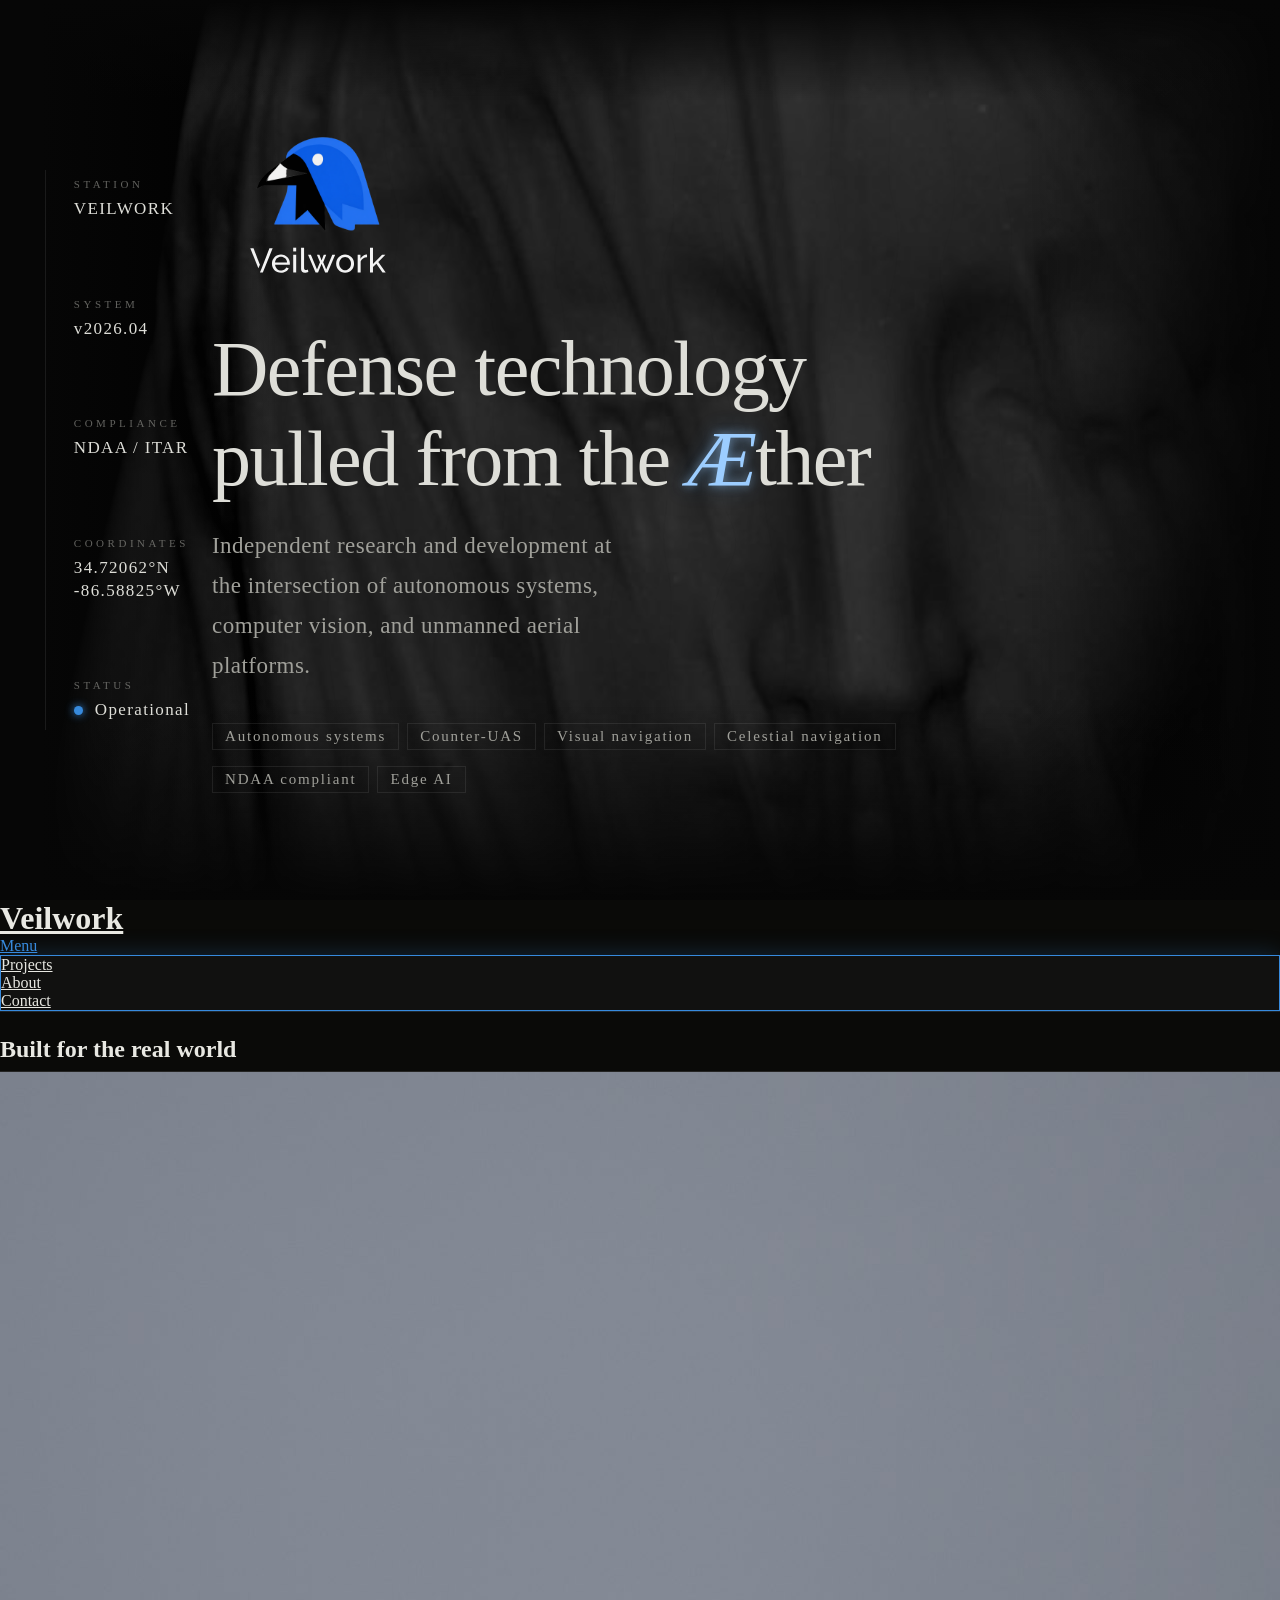
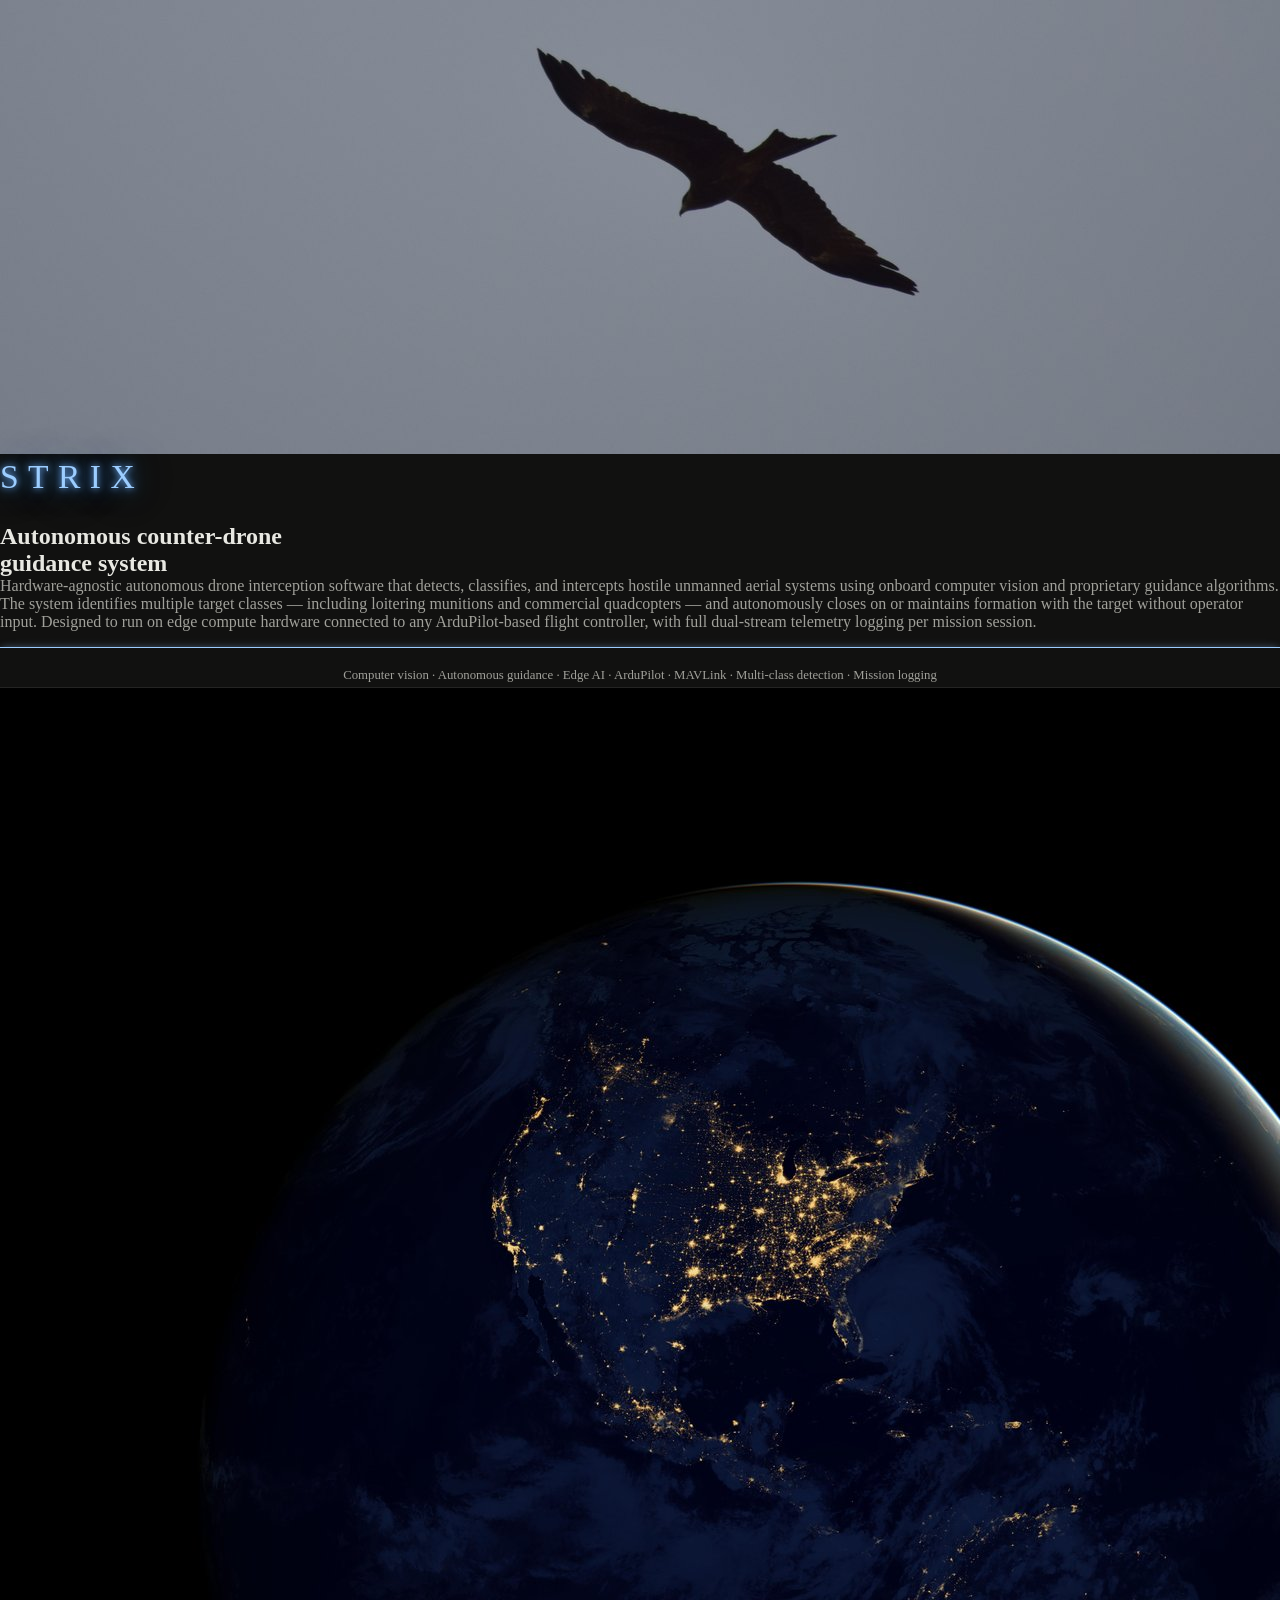
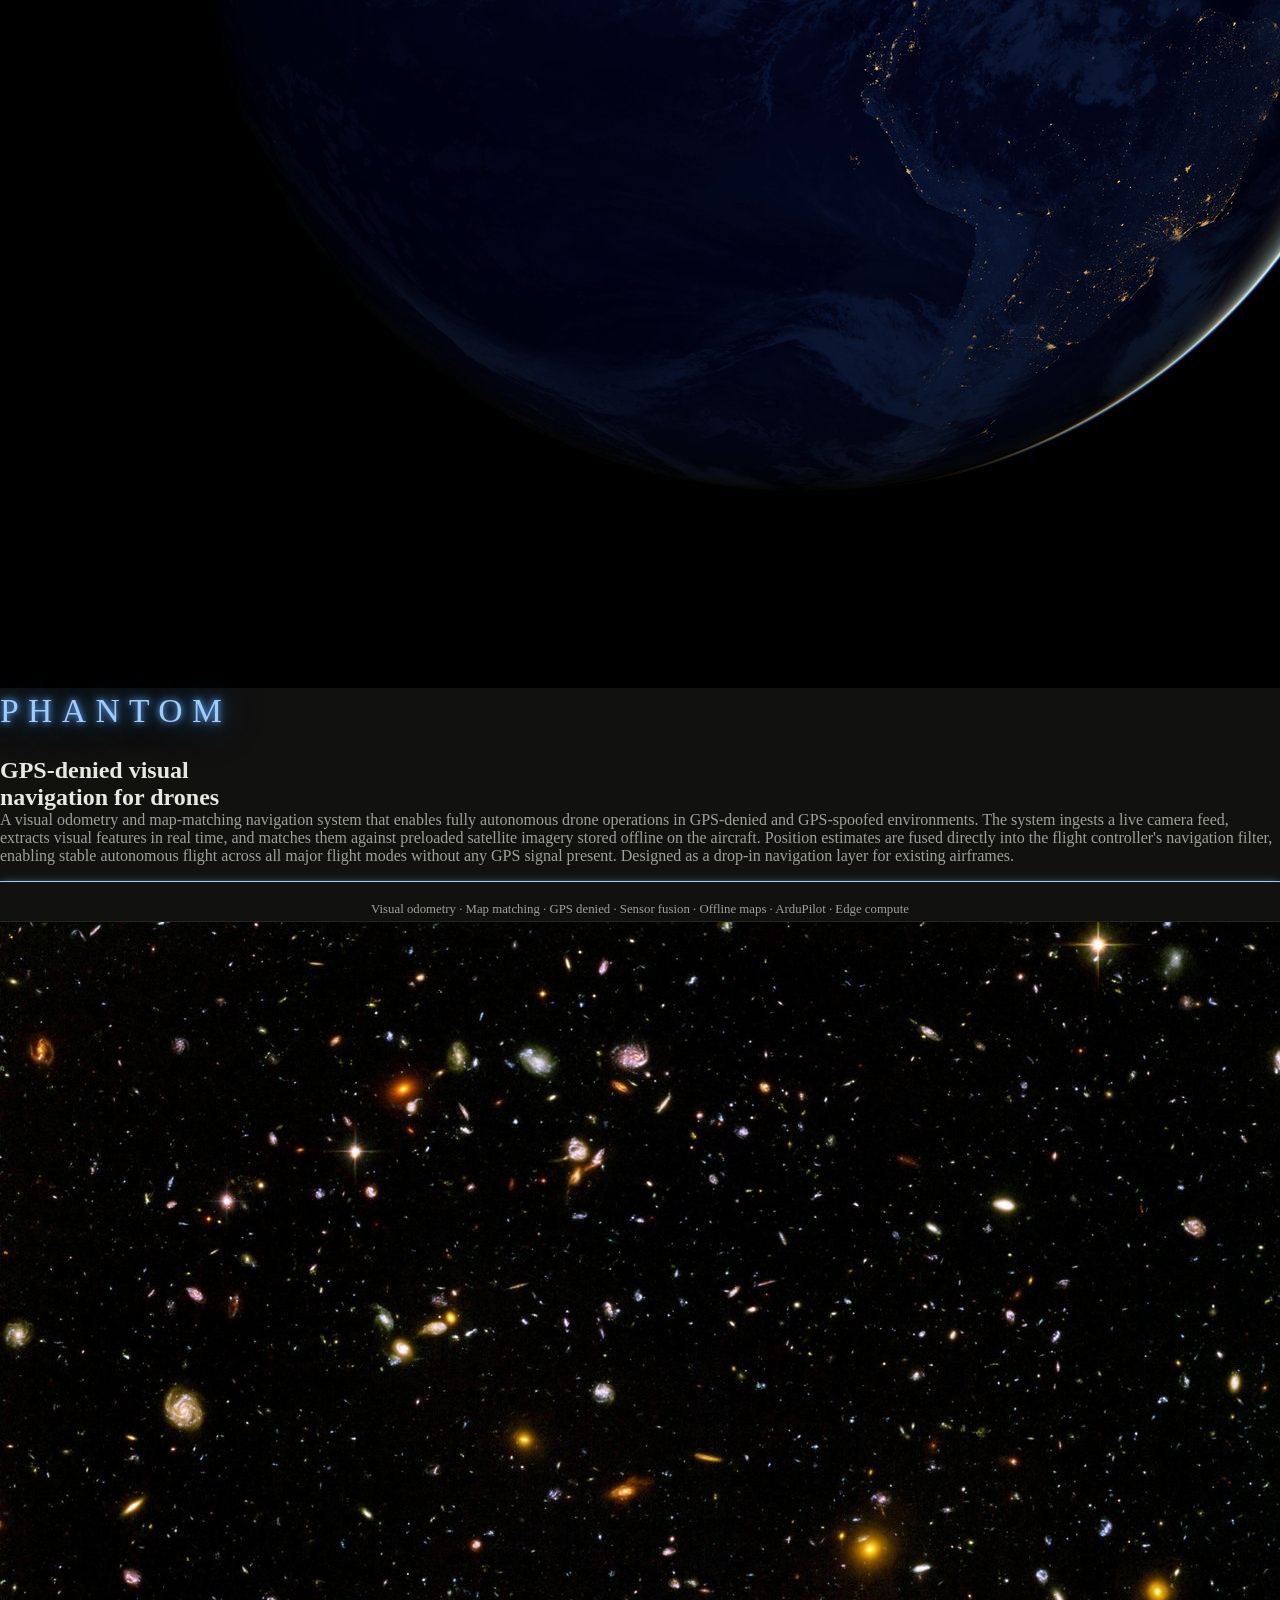
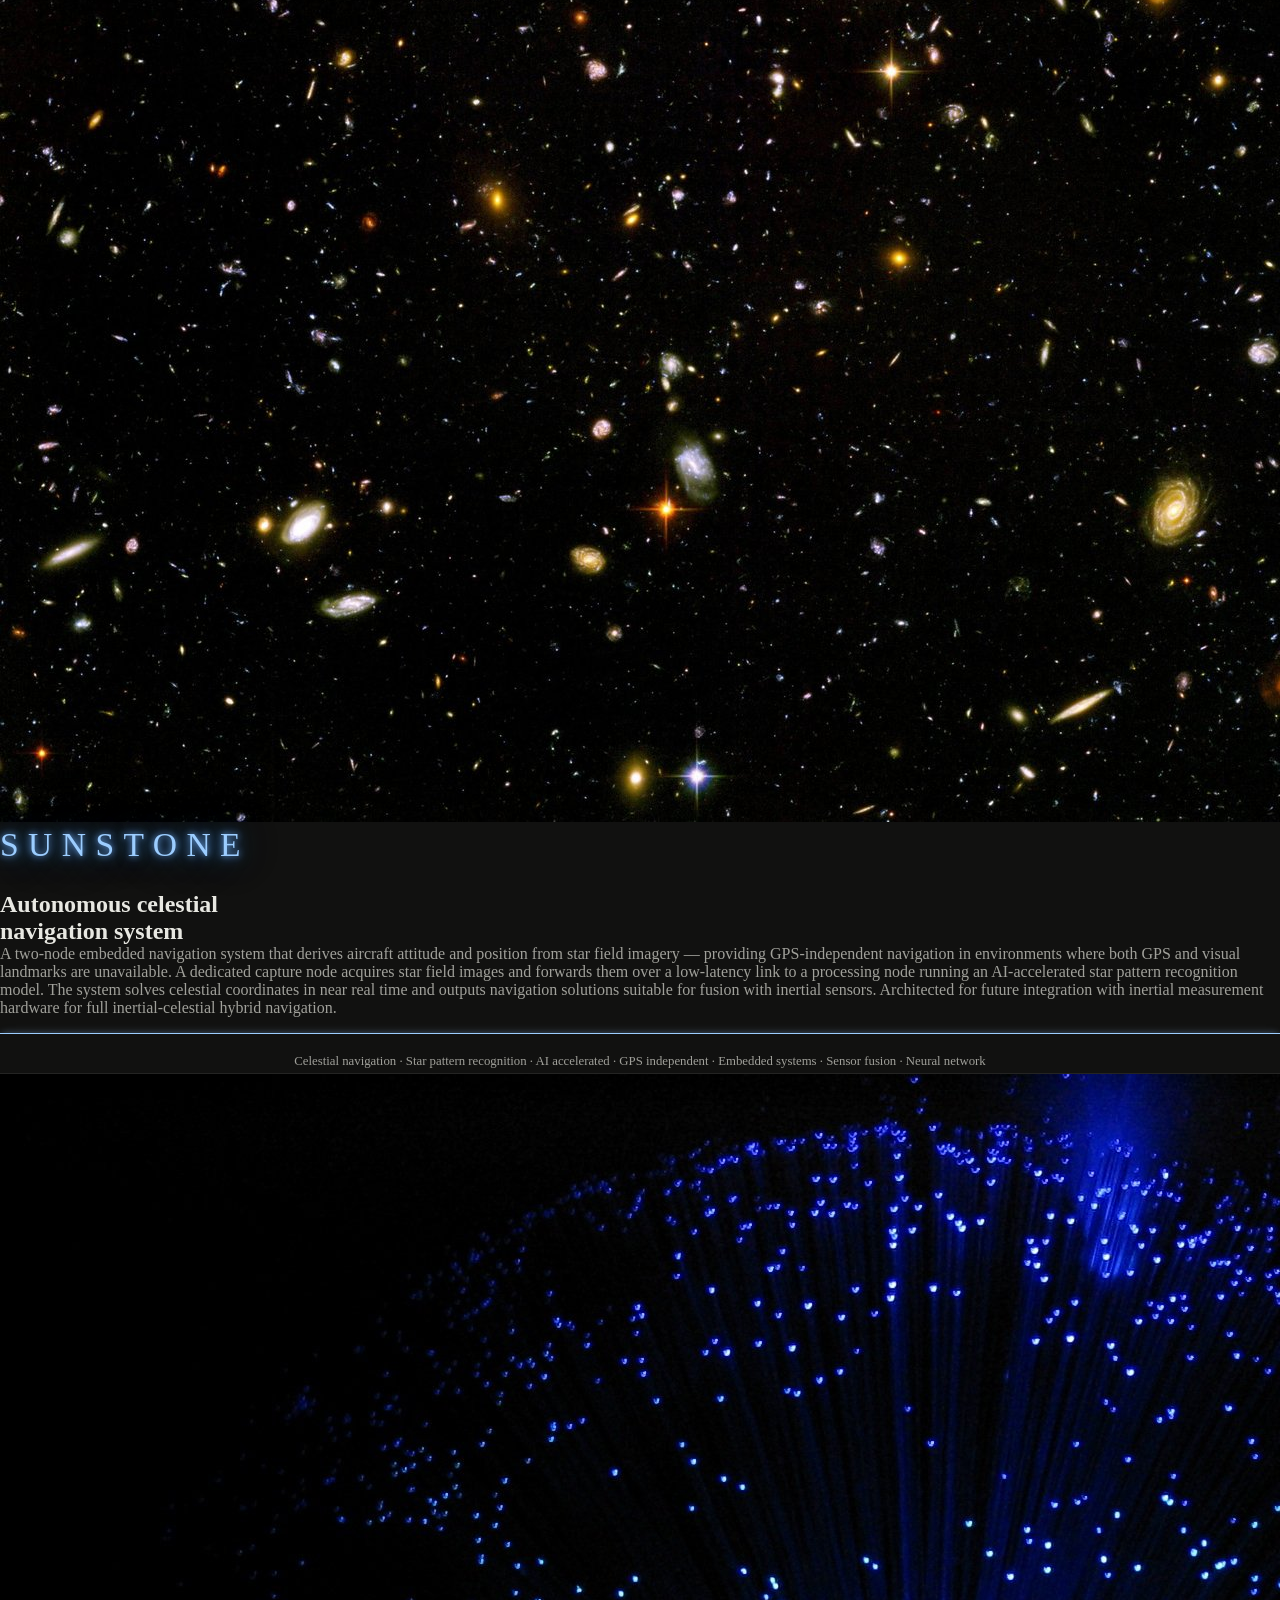
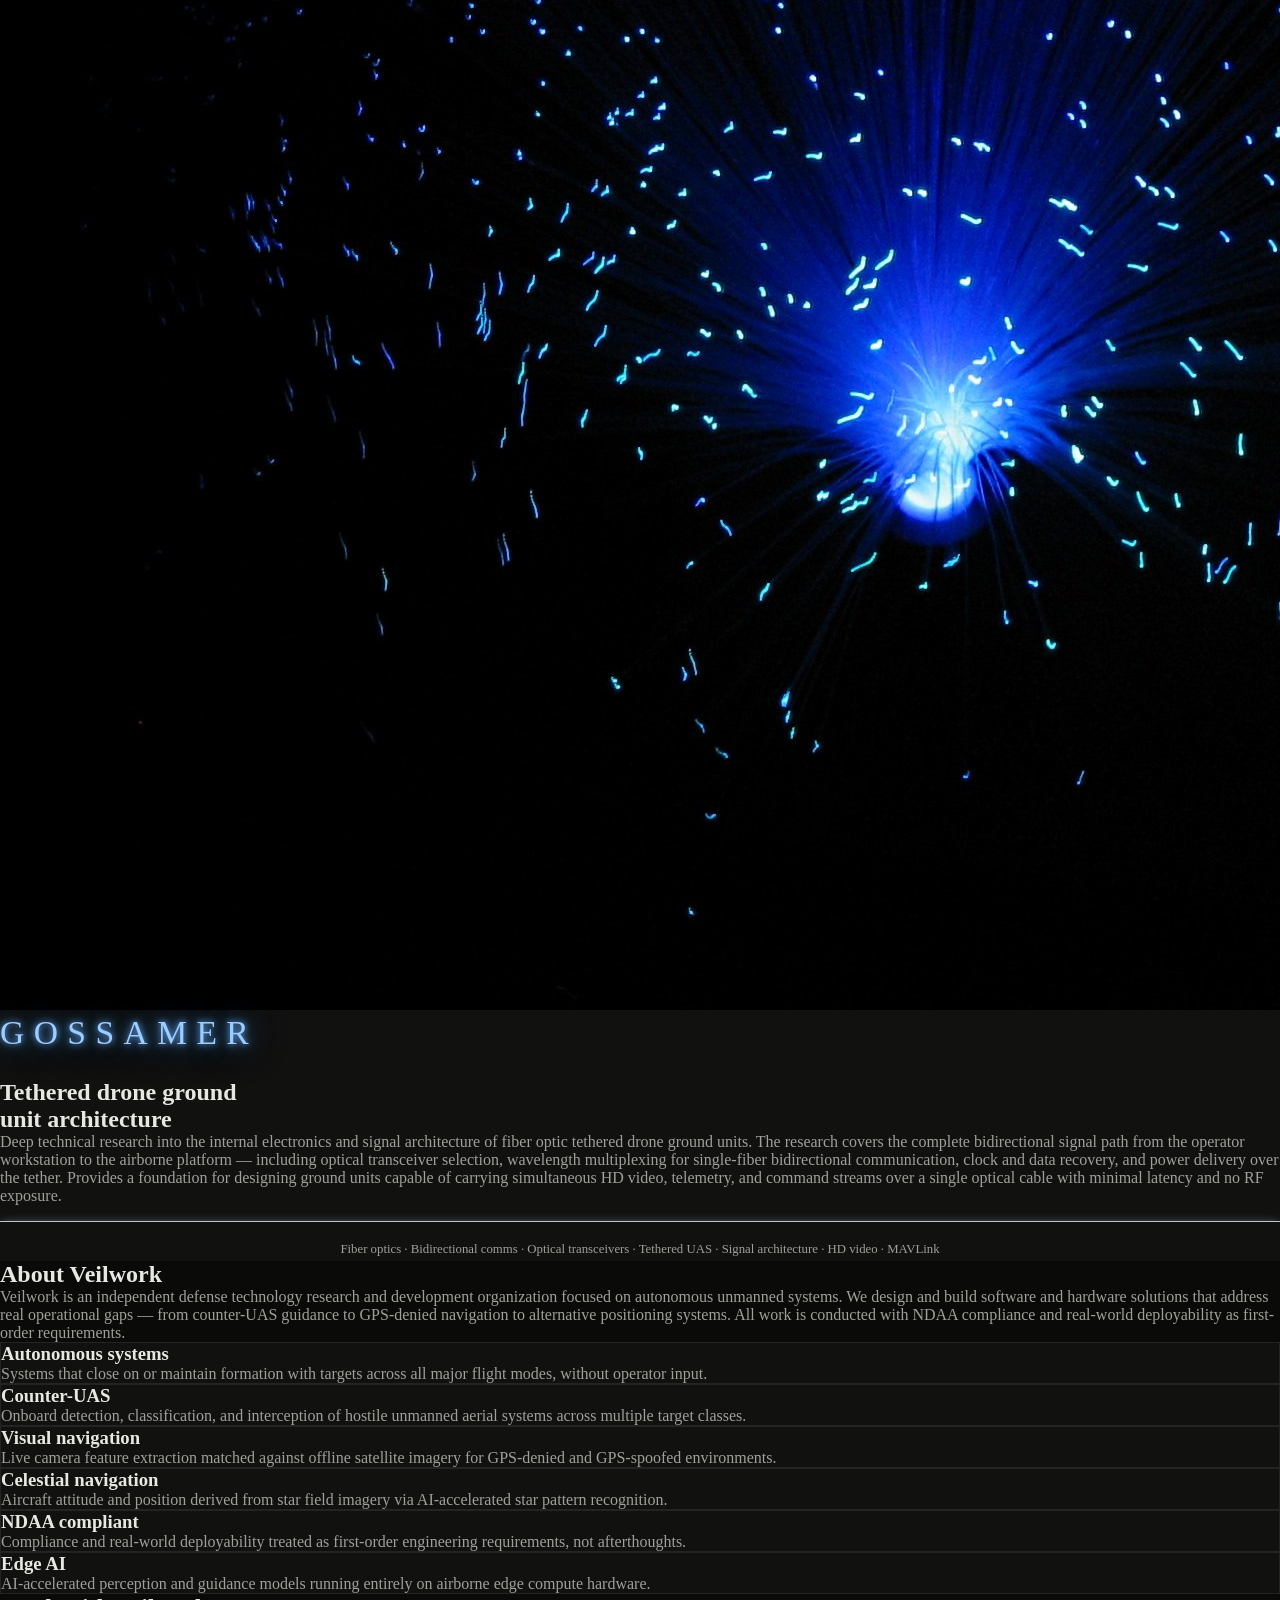
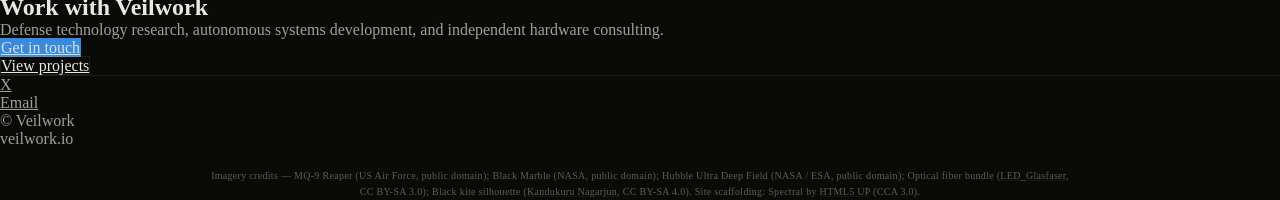
==== commit 1c86b398: "Add files via upload" ====
--- a/index.html
+++ b/index.html
@@ -59,6 +59,7 @@
 				box-shadow: 0 -1px 8px -2px rgba(156, 205, 255, 0.45);
 				color: var(--text-sec);
 				line-height: 1.8;
+				text-align: center;
 			}
 			.hero-tags {
 				list-style: none;
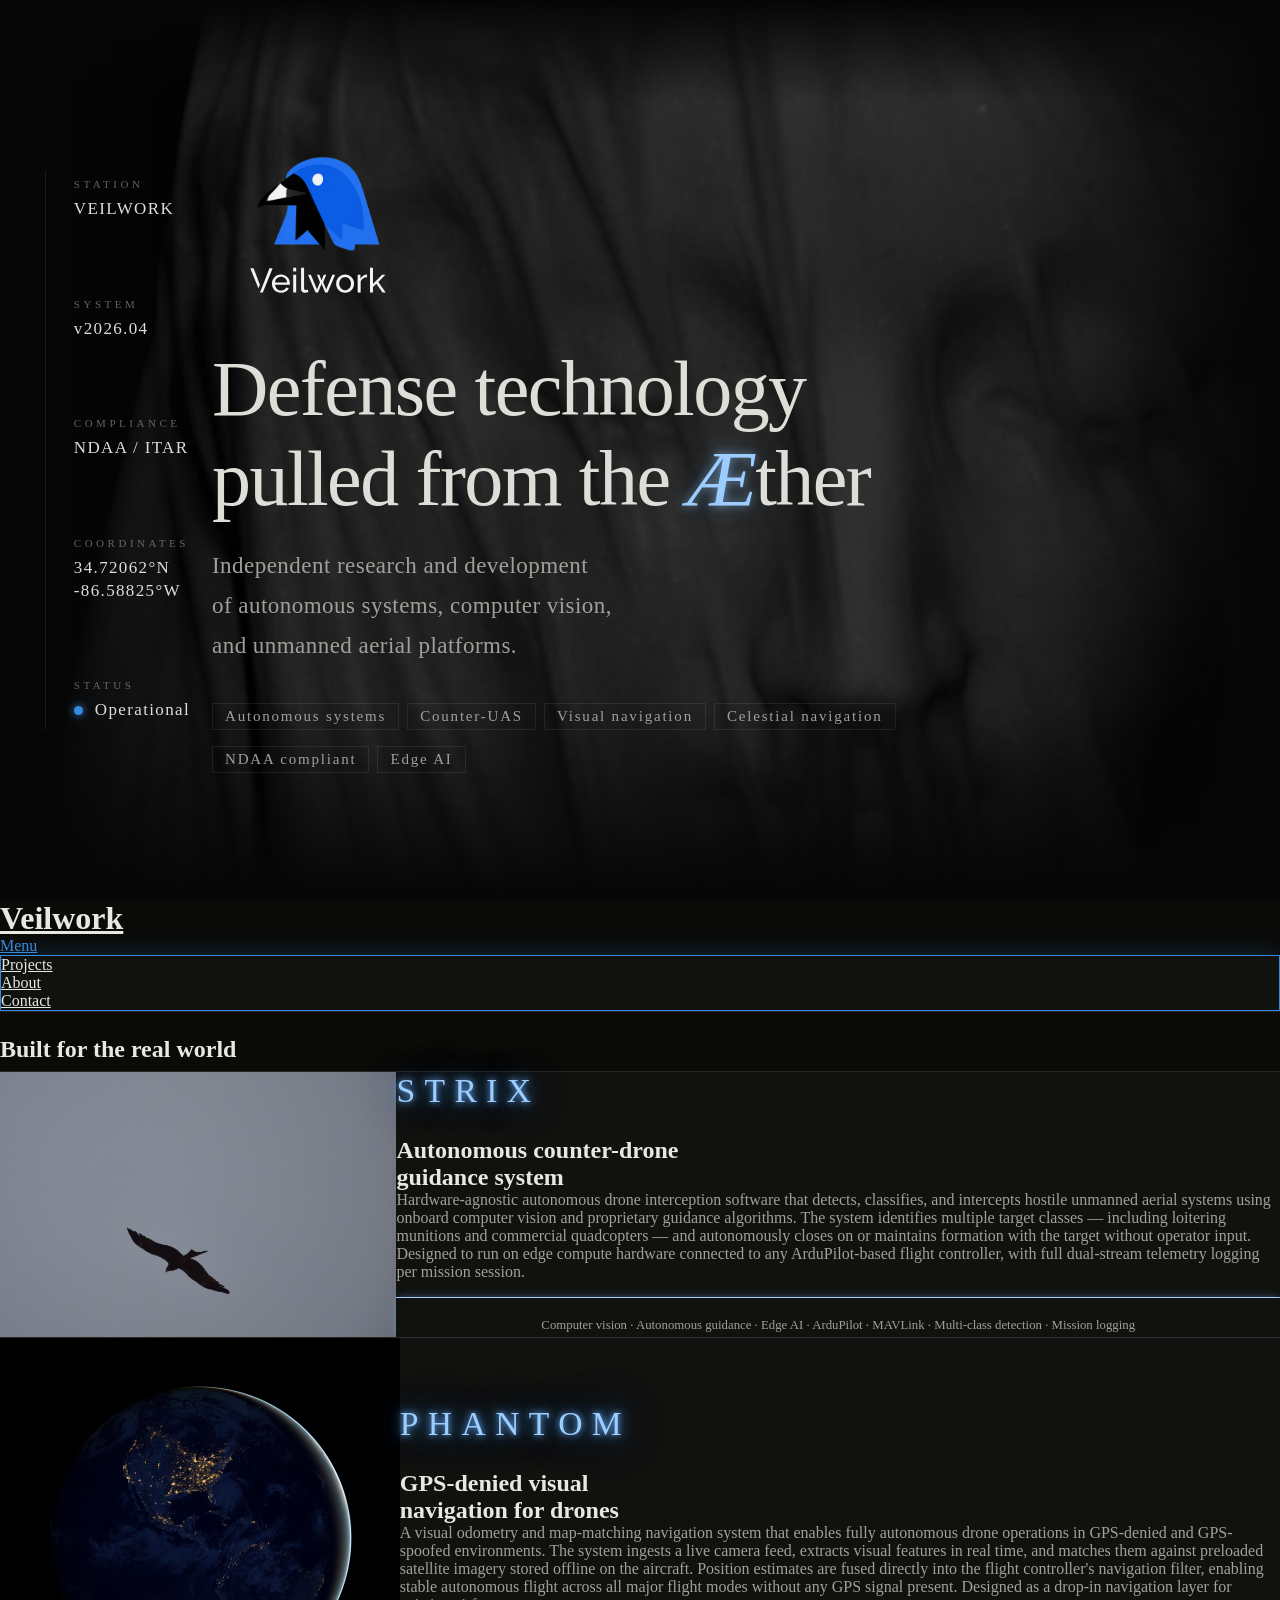
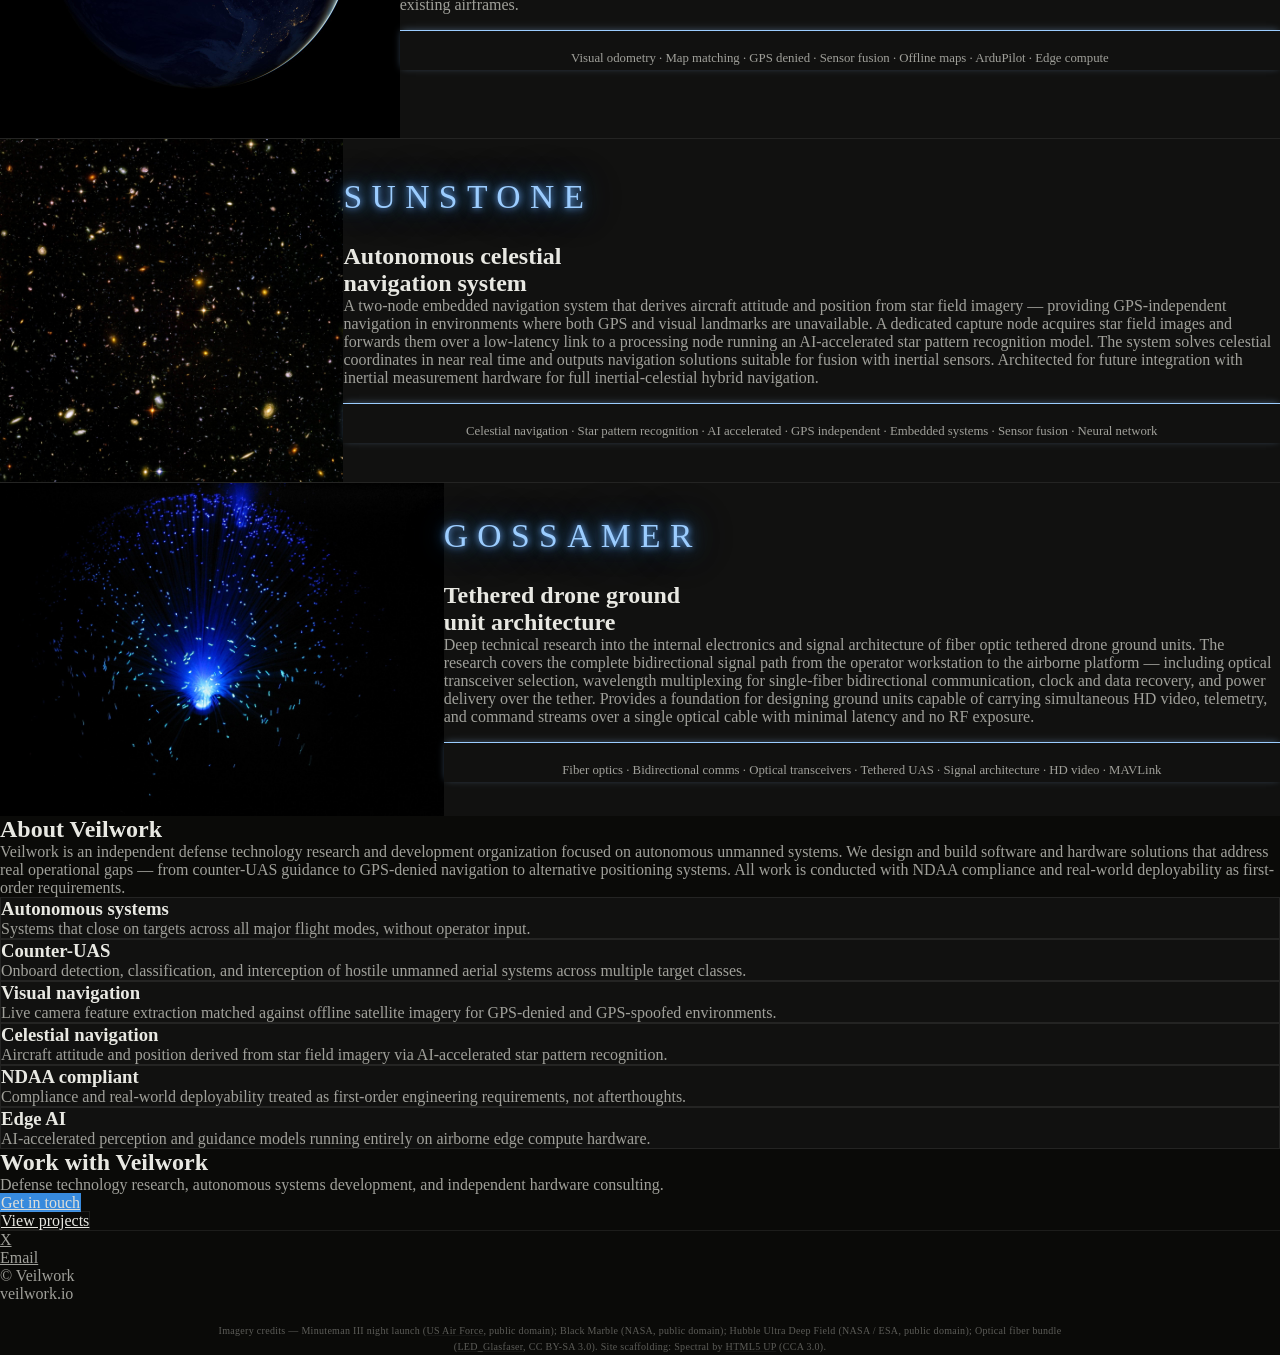
==== commit ed5844c2: "Add files via upload" ====
--- a/index.html
+++ b/index.html
@@ -6,7 +6,7 @@
 -->
 <html>
 	<head>
-		<title>Veilwork</title>
+		<title>VEILWORK</title>
 		<meta charset="utf-8" />
 		<meta name="viewport" content="width=device-width, initial-scale=1, user-scalable=no" />
 		<link rel="stylesheet" href="assets/css/main.css" />
@@ -164,6 +164,25 @@
 
 			#cta { background: var(--bg); color: var(--text); }
 			#cta .inner header p { color: var(--text-sec); }
+
+			/* Vertically center the content column inside each project spotlight */
+			.spotlight { display: flex !important; align-items: stretch !important; }
+			.spotlight .image {
+				align-self: stretch !important;
+				overflow: hidden;
+			}
+			.spotlight .image img {
+				width: 100% !important;
+				height: 100% !important;
+				object-fit: cover !important;
+				object-position: center !important;
+				display: block;
+			}
+			.spotlight .content {
+				display: flex !important;
+				flex-direction: column !important;
+				justify-content: center !important;
+			}
 
 			/* Match body typography to the hero — Georgia serif below the hero */
 			#one, #one *,
@@ -424,7 +443,7 @@
   <div class="hero-content">
     <img class="eyebrow-logo" src="images/logo.svg" alt="Veilwork">
     <div class="headline">Defense technology<br>pulled from the <span class="ae-lig">Æ</span>ther</div>
-    <div class="subline">Independent research and development at the intersection of autonomous systems, computer vision, and unmanned aerial platforms.</div>
+    <div class="subline">Independent research and development of autonomous systems, computer vision, and unmanned aerial platforms.</div>
     <div class="tags">
       <span class="tag">Autonomous systems</span>
       <span class="tag">Counter-UAS</span>
@@ -474,7 +493,7 @@
 					<section id="two" class="wrapper alt style2">
 
 						<section class="spotlight" id="projects">
-							<div class="image"><img src="images/pic01.jpg" alt="Silhouette of a bird of prey soaring with wings fully spread against a muted sky" /></div><div class="content">
+							<div class="image"><img src="images/pic01.jpg" alt="Long-exposure photograph of a missile arcing across a dark night sky against stars" /></div><div class="content">
 								<span class="project-label">STRIX</span>
 								<h2>Autonomous counter-drone<br />
 								guidance system</h2>
@@ -525,7 +544,7 @@
 							<ul class="features">
 								<li class="icon solid fa-paper-plane">
 									<h3>Autonomous systems</h3>
-									<p>Systems that close on or maintain formation with targets across all major flight modes, without operator input.</p>
+									<p>Systems that close on targets across all major flight modes, without operator input.</p>
 								</li>
 								<li class="icon solid fa-code">
 									<h3>Counter-UAS</h3>
@@ -576,11 +595,10 @@
 						</ul>
 						<p class="site-credits">
 							Imagery credits —
-							MQ-9 Reaper (US Air Force, public domain);
+							Minuteman III night launch (<a href="https://commons.wikimedia.org/wiki/File:GT244_Launches_from_Vandenberg_(7402875).jpeg">US Air Force</a>, public domain);
 							Black Marble (NASA, public domain);
 							Hubble Ultra Deep Field (NASA / ESA, public domain);
-							Optical fiber bundle (<a href="https://commons.wikimedia.org/wiki/File:LED_Glasfaser.jpg">LED_Glasfaser</a>, CC BY-SA 3.0);
-							Black kite silhouette (<a href="https://commons.wikimedia.org/wiki/File:Eagle_Silhouette.jpg">Kandukuru Nagarjun</a>, CC BY-SA 4.0).
+							Optical fiber bundle (<a href="https://commons.wikimedia.org/wiki/File:LED_Glasfaser.jpg">LED_Glasfaser</a>, CC BY-SA 3.0).
 							Site scaffolding: Spectral by <a href="http://html5up.net">HTML5 UP</a> (CCA 3.0).
 						</p>
 					</footer>
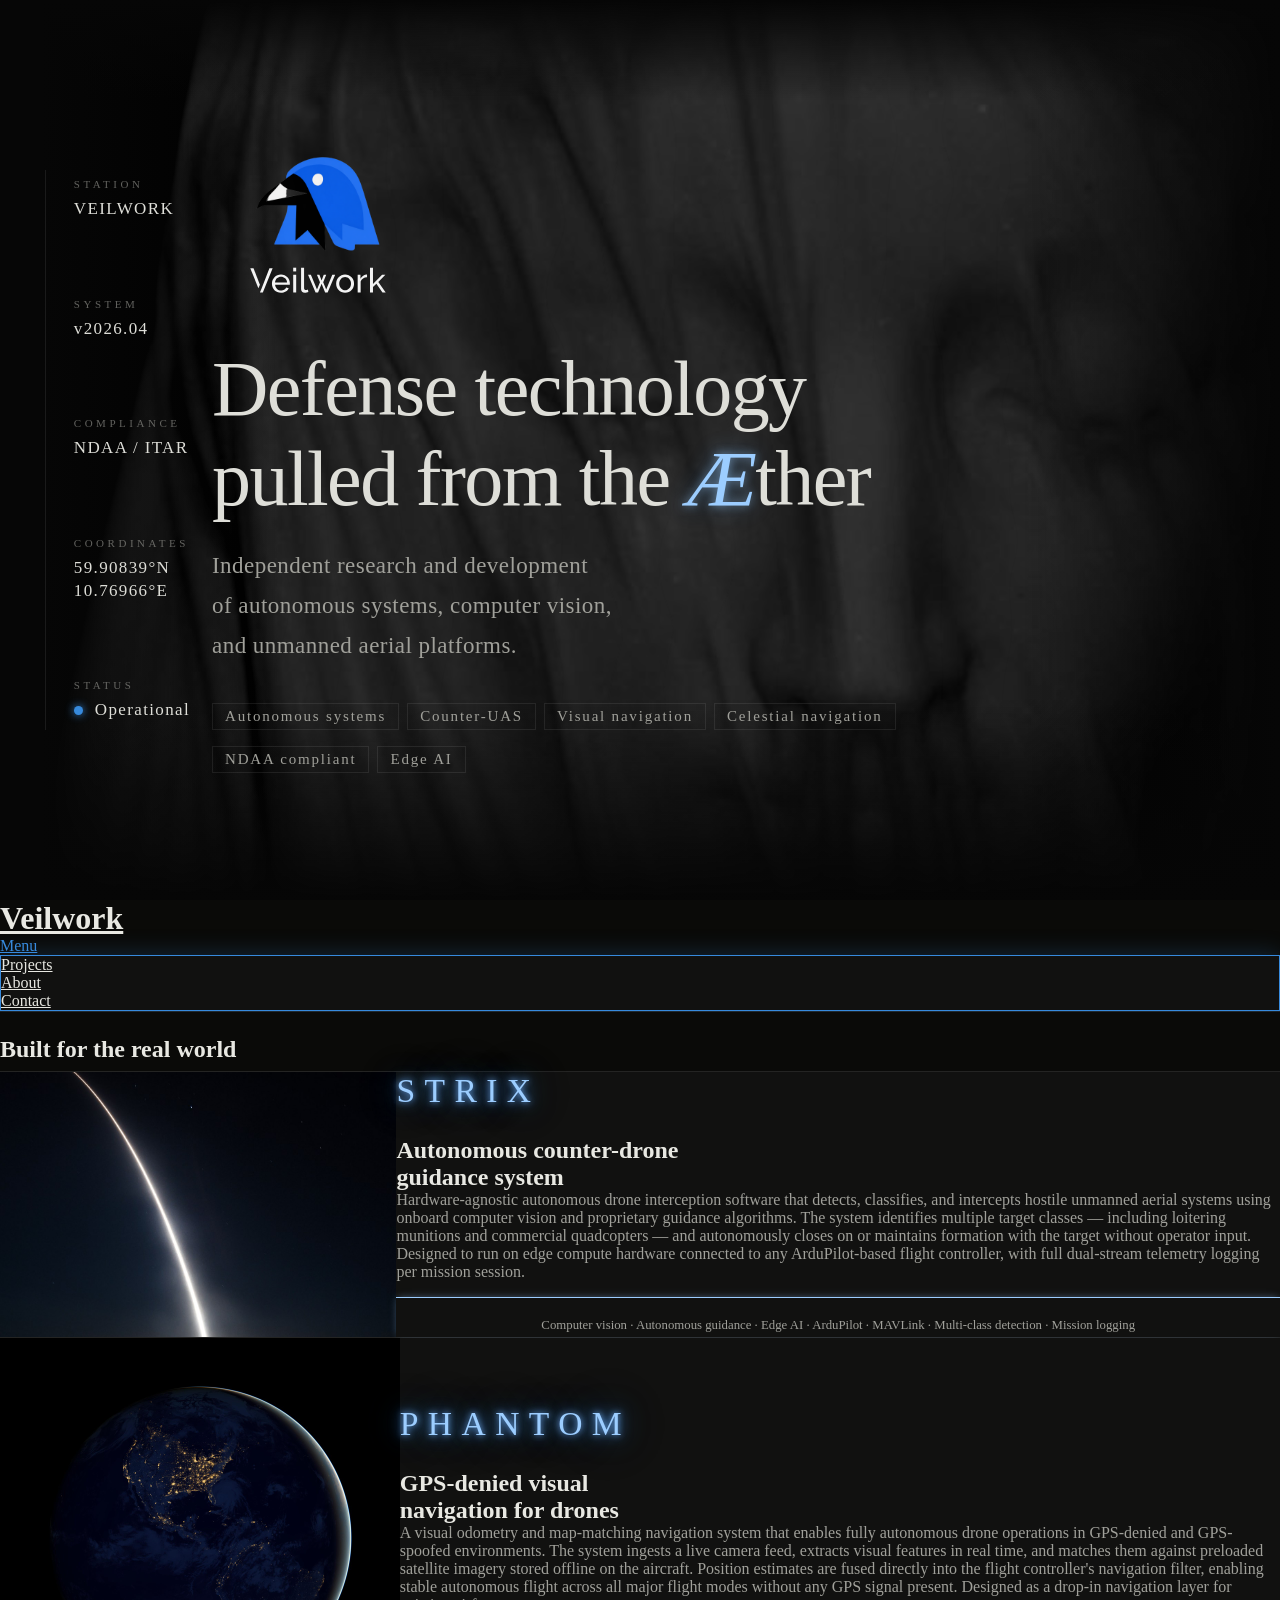
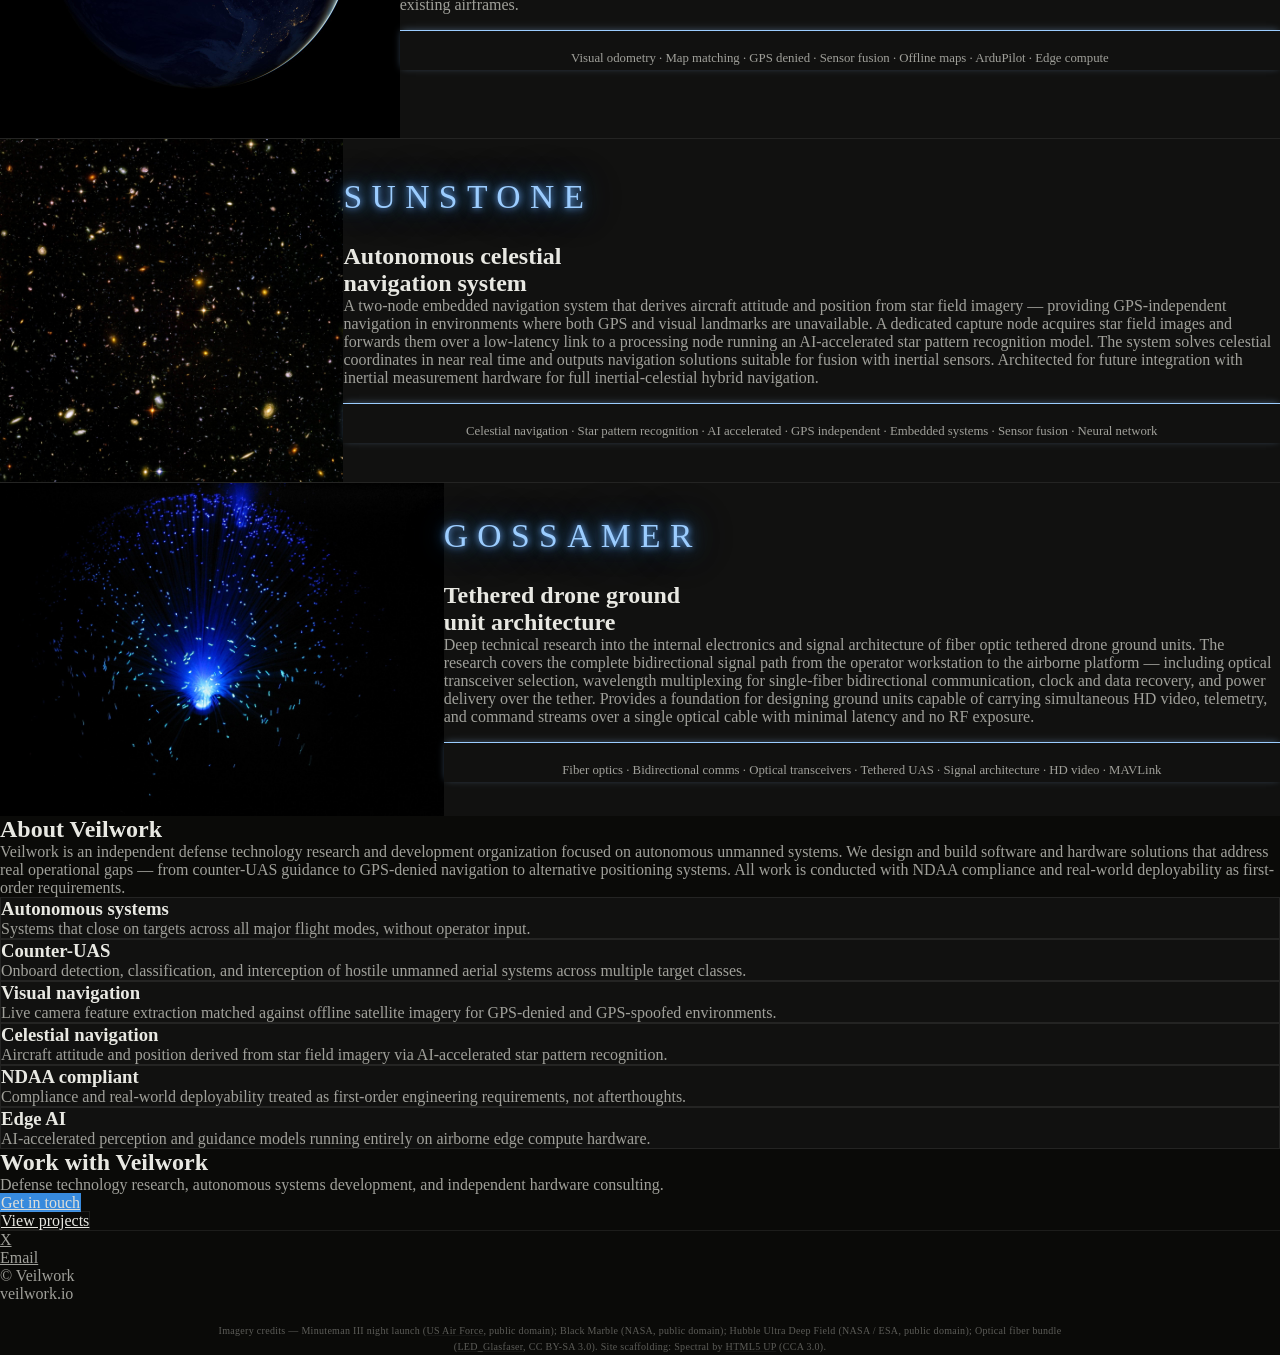
==== commit 89910c1d: "Add files via upload" ====
--- a/index.html
+++ b/index.html
@@ -433,7 +433,7 @@
     </div>
     <div class="rail-block">
       <span class="rail-label">Coordinates</span>
-      <span class="rail-value">34.72062°N<br>-86.58825°W</span>
+      <span class="rail-value">59.90839°N<br>10.76966°E</span>
     </div>
     <div class="rail-block">
       <span class="rail-label">Status</span>
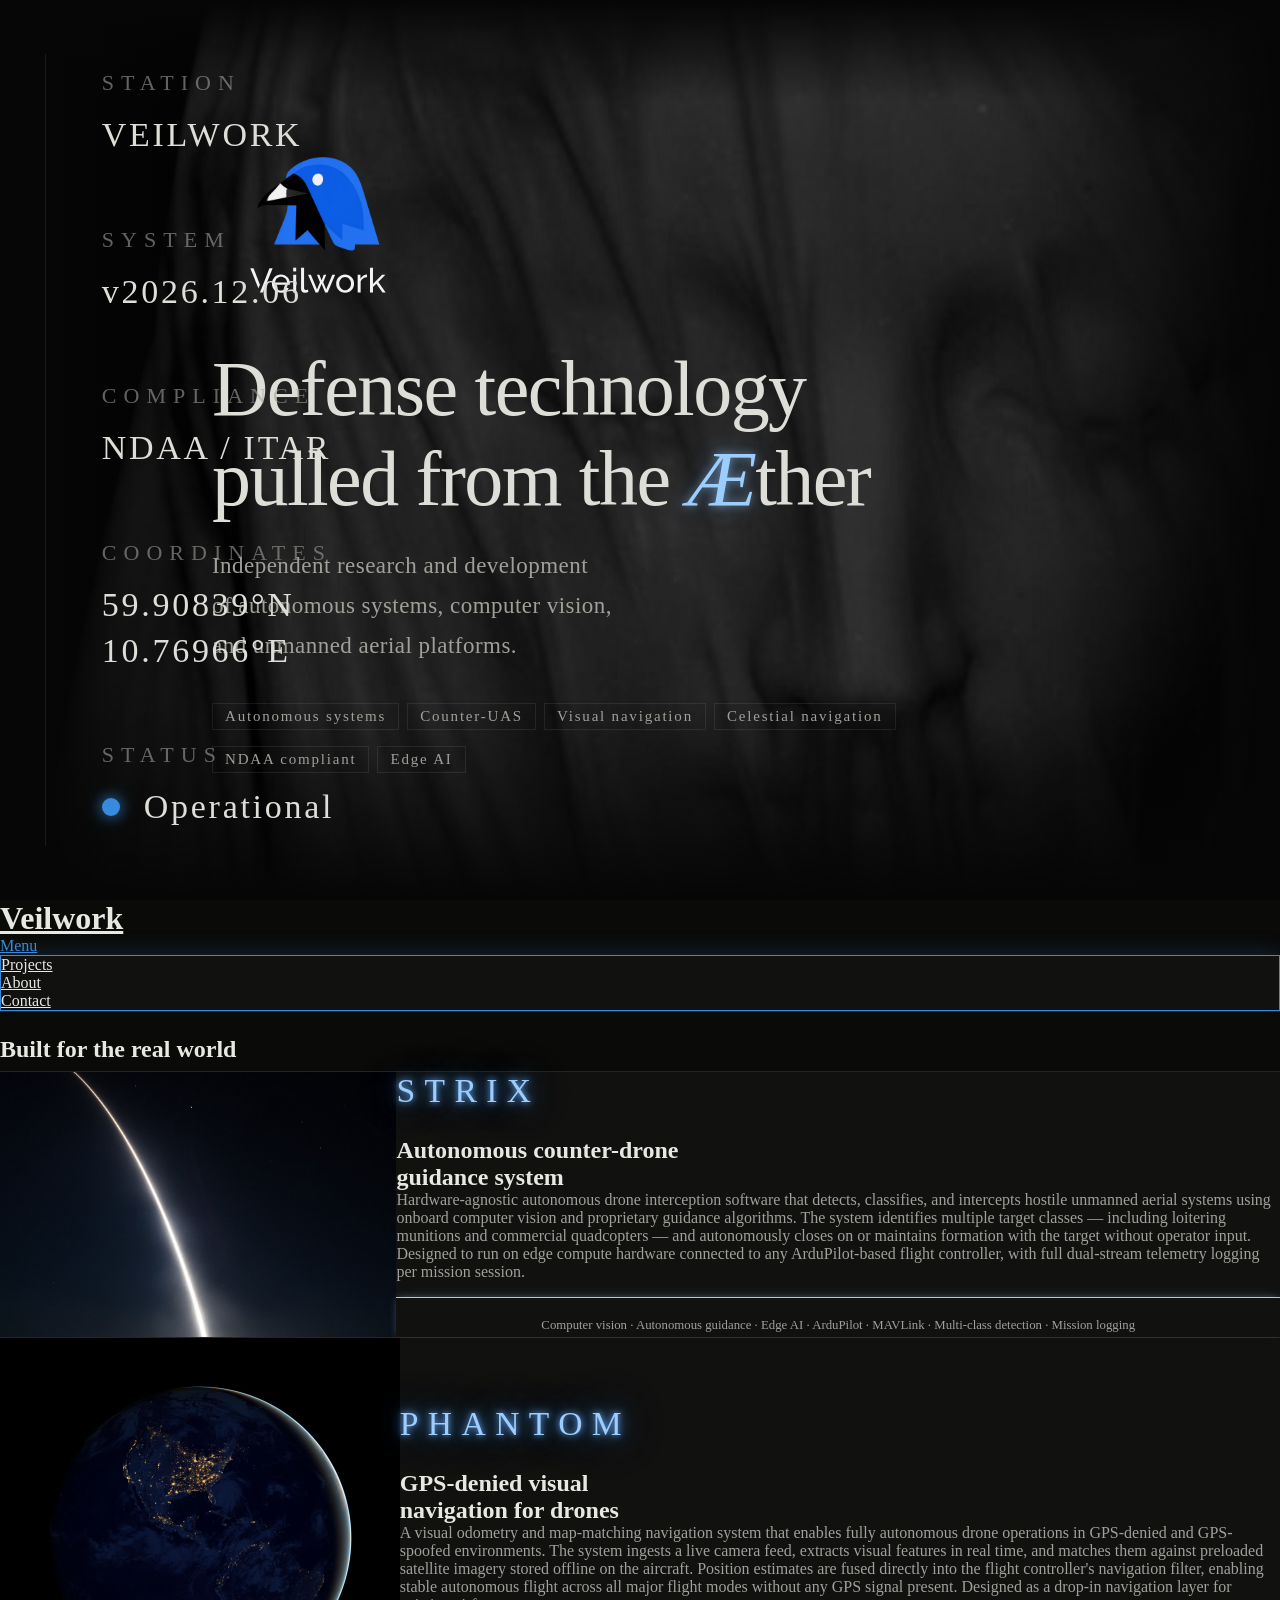
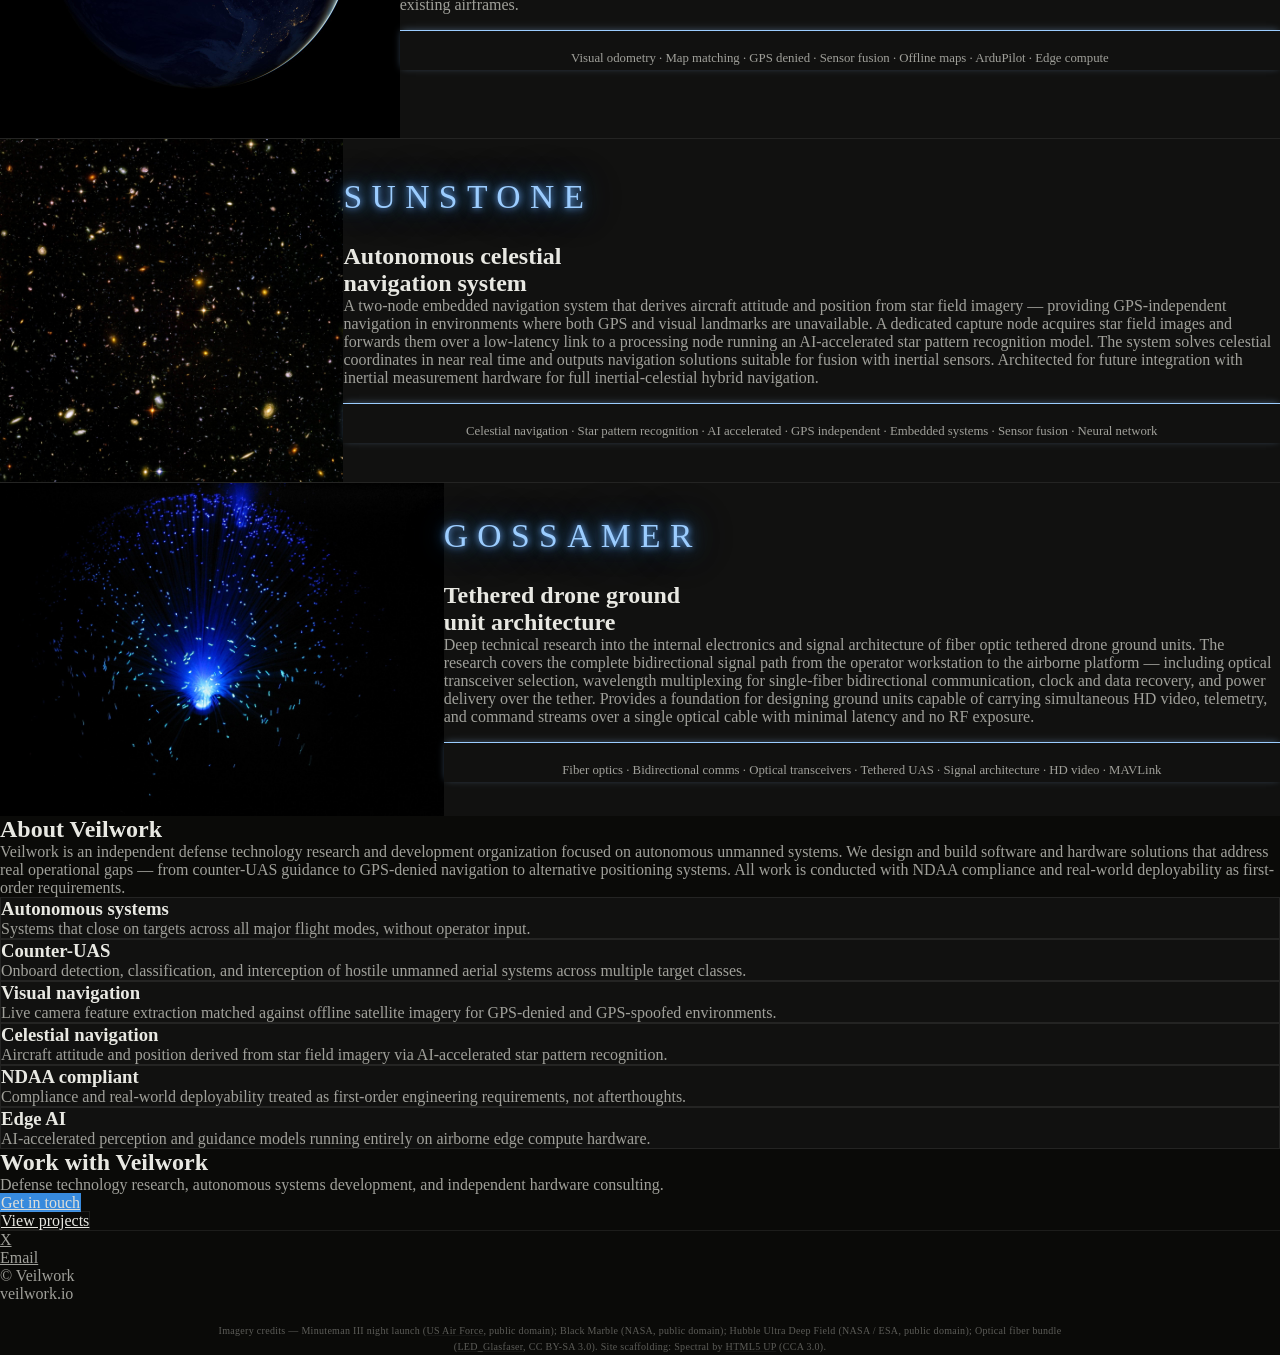
==== commit 61ed011a: "Add files via upload" ====
--- a/index.html
+++ b/index.html
@@ -249,28 +249,28 @@
   display:flex;
   flex-direction:column;
   justify-content:space-between;
-  gap:32px;
+  gap:64px;
   font-family:Georgia,serif;
-  padding:8px 0 8px 28px;
+  padding:16px 0 16px 56px;
   border-left:0.5px solid var(--border);
-  width:280px;
-  max-width:280px;
-  height:min(560px, 72vh);
+  width:520px;
+  max-width:520px;
+  height:min(1120px, 88vh);
 }
 .hero-rail .rail-block{
   display:flex;
   flex-direction:column;
-  gap:8px;
+  gap:16px;
 }
 .hero-rail .rail-label{
-  font-size:11px;
+  font-size:22px;
   letter-spacing:0.32em;
   text-transform:uppercase;
   color:var(--text-sec);
   opacity:0.6;
 }
 .hero-rail .rail-value{
-  font-size:17px;
+  font-size:34px;
   letter-spacing:0.08em;
   color:var(--hero-text);
   line-height:1.35;
@@ -279,12 +279,12 @@
 }
 .hero-rail .rail-dot{
   display:inline-block;
-  width:9px;
-  height:9px;
+  width:18px;
+  height:18px;
   border-radius:50%;
   background:var(--accent);
-  margin-right:12px;
-  box-shadow:0 0 8px var(--accent);
+  margin-right:24px;
+  box-shadow:0 0 16px var(--accent);
   animation:railpulse 2.4s ease-in-out infinite;
 }
 @keyframes railpulse{
@@ -425,7 +425,7 @@
     </div>
     <div class="rail-block">
       <span class="rail-label">System</span>
-      <span class="rail-value">v2026.04</span>
+      <span class="rail-value" id="rail-system-date">v2026.04</span>
     </div>
     <div class="rail-block">
       <span class="rail-label">Compliance</span>
@@ -691,6 +691,17 @@
 }
 draw();
 
+// ── dynamic System date ──
+(function(){
+  const el = document.getElementById('rail-system-date');
+  if(!el) return;
+  const d = new Date();
+  const y = d.getFullYear();
+  const m = String(d.getMonth() + 1).padStart(2, '0');
+  const day = String(d.getDate()).padStart(2, '0');
+  el.textContent = 'v' + y + '.' + m + '.' + day;
+})();
+
 // ── mouse-driven parallax on the hero background ──
 (function(){
   const hero = document.querySelector('.hero');
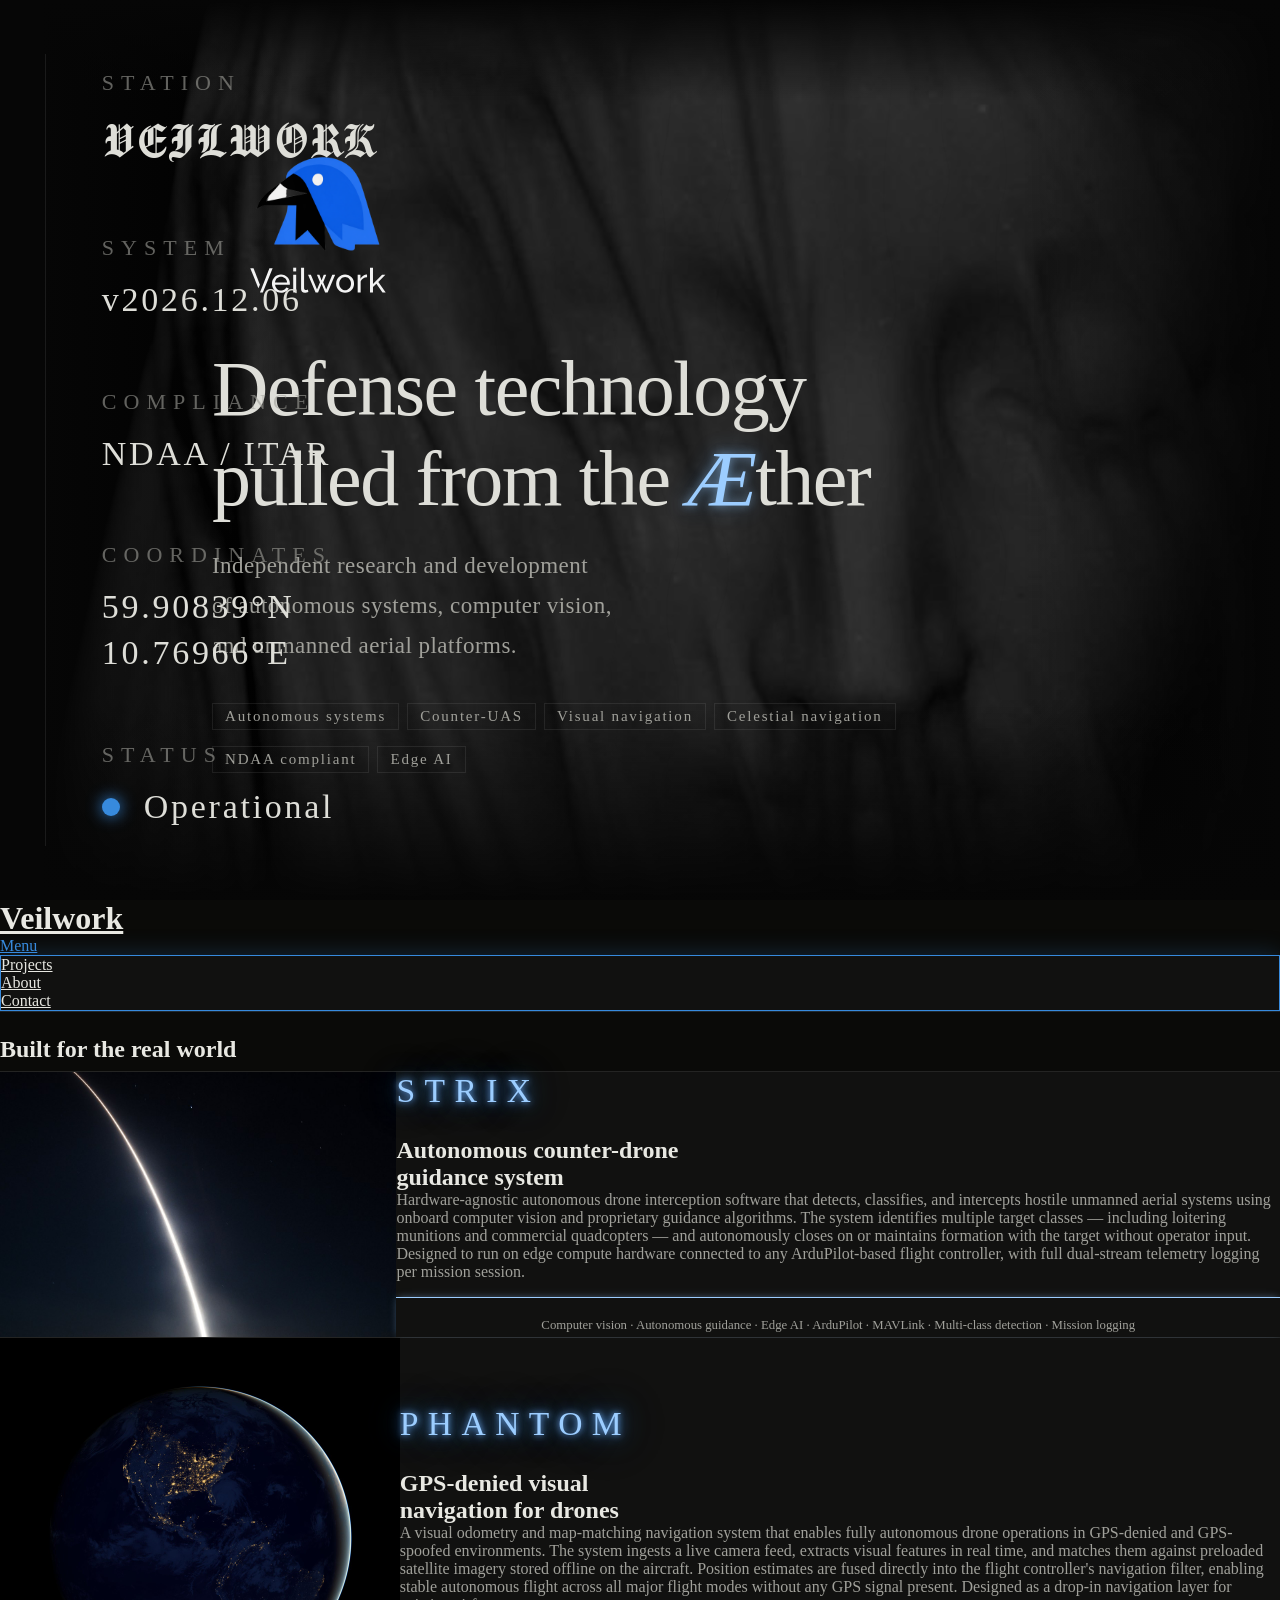
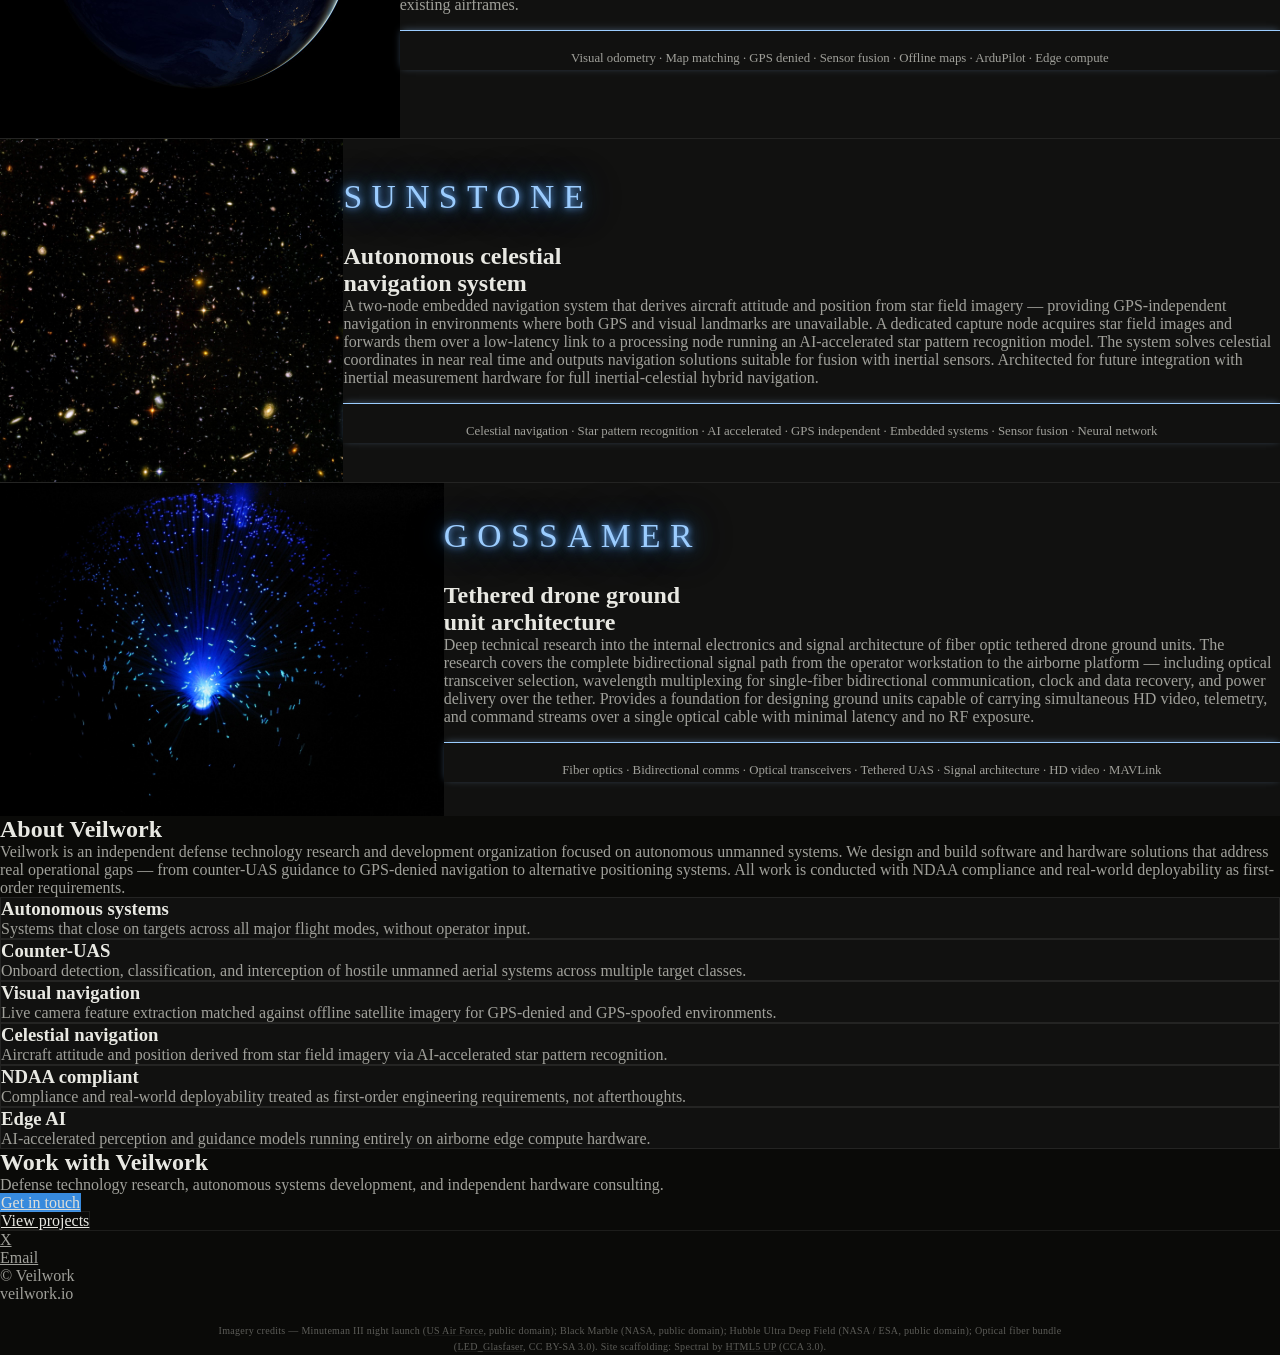
==== commit 979a26b4: "Add files via upload" ====
--- a/index.html
+++ b/index.html
@@ -10,6 +10,9 @@
 		<meta charset="utf-8" />
 		<meta name="viewport" content="width=device-width, initial-scale=1, user-scalable=no" />
 		<link rel="stylesheet" href="assets/css/main.css" />
+		<link rel="preconnect" href="https://fonts.googleapis.com">
+		<link rel="preconnect" href="https://fonts.gstatic.com" crossorigin>
+		<link href="https://fonts.googleapis.com/css2?family=Manufacturing+Consent&display=swap" rel="stylesheet">
 		<noscript><link rel="stylesheet" href="assets/css/noscript.css" /></noscript>
 		<style>
 			:root {
@@ -277,6 +280,13 @@
   display:flex;
   align-items:center;
 }
+.hero-rail .rail-wordmark{
+  font-family:'Manufacturing Consent', Georgia, serif;
+  font-size:52px;
+  letter-spacing:0.02em;
+  line-height:1.1;
+  text-transform:none;
+}
 .hero-rail .rail-dot{
   display:inline-block;
   width:18px;
@@ -421,7 +431,7 @@
   <aside class="hero-rail" aria-hidden="true">
     <div class="rail-block">
       <span class="rail-label">Station</span>
-      <span class="rail-value">VEILWORK</span>
+      <span class="rail-value rail-wordmark">VEILWORK</span>
     </div>
     <div class="rail-block">
       <span class="rail-label">System</span>
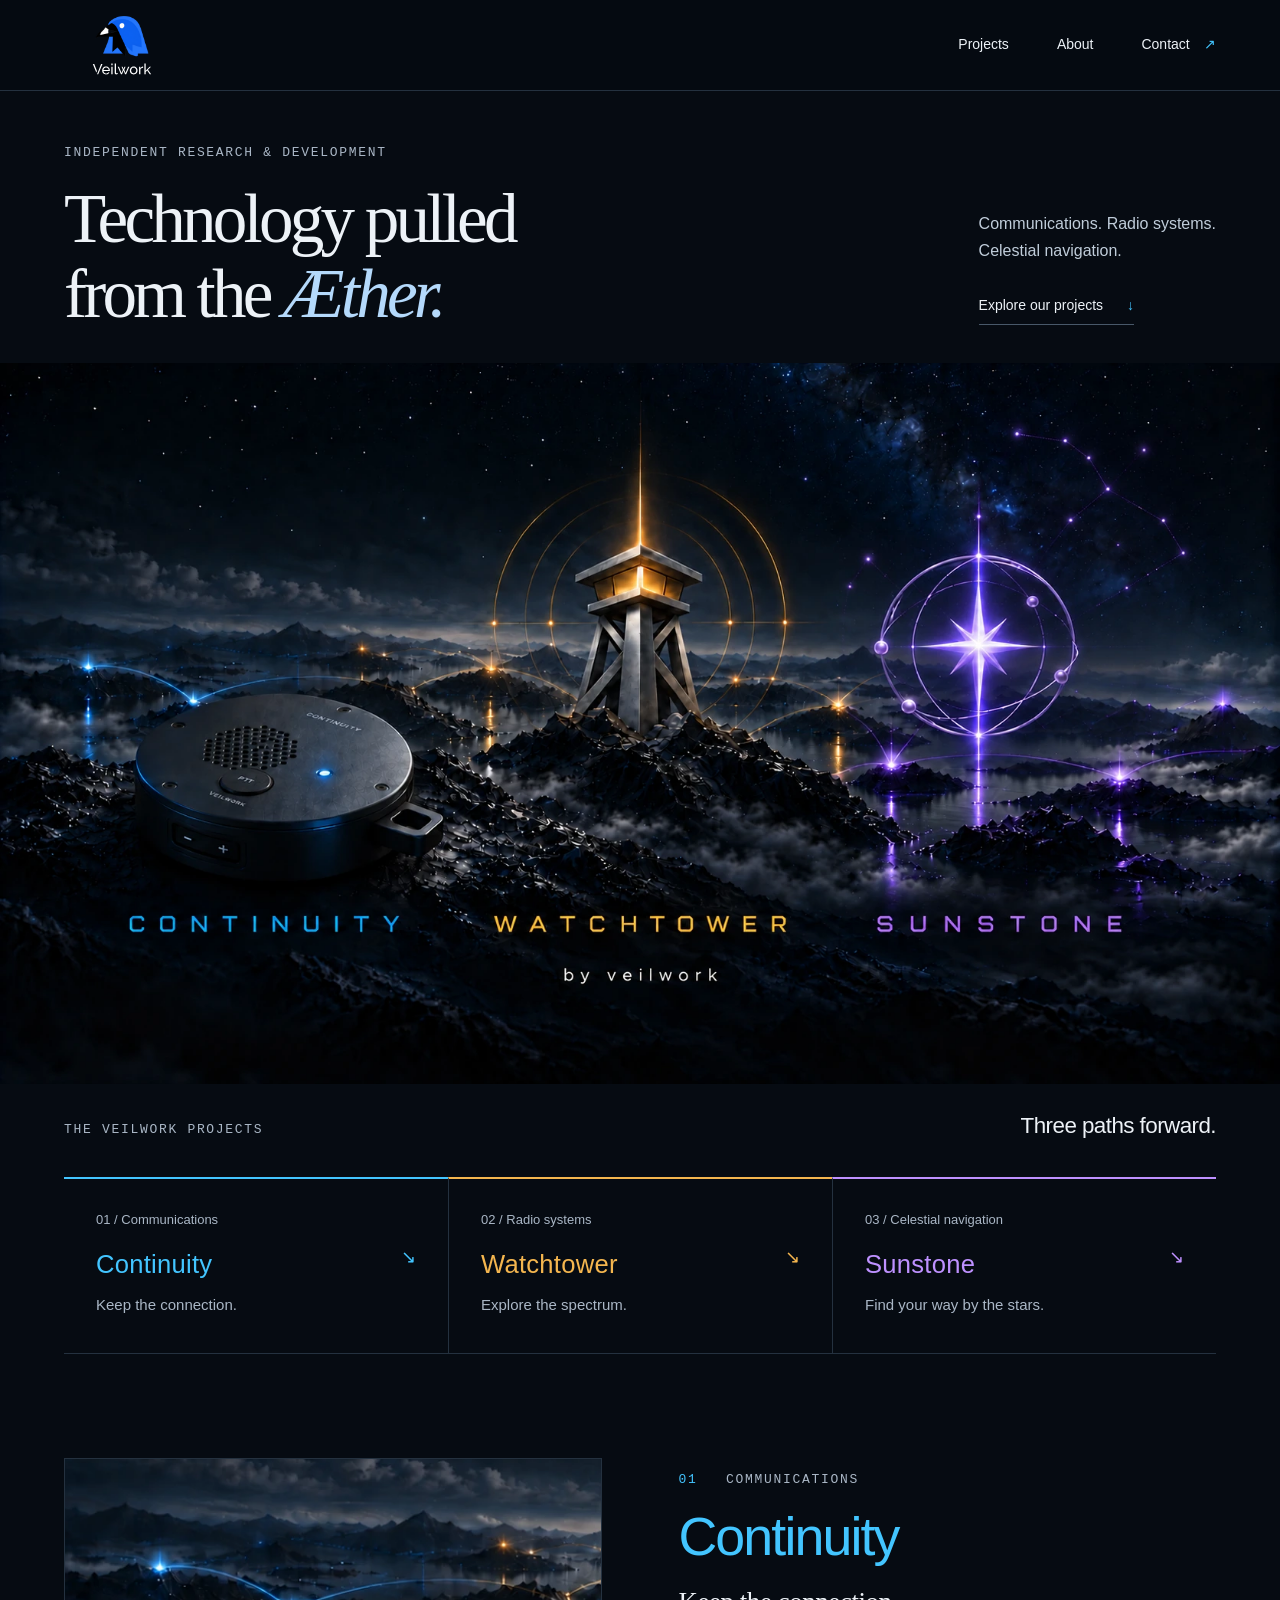
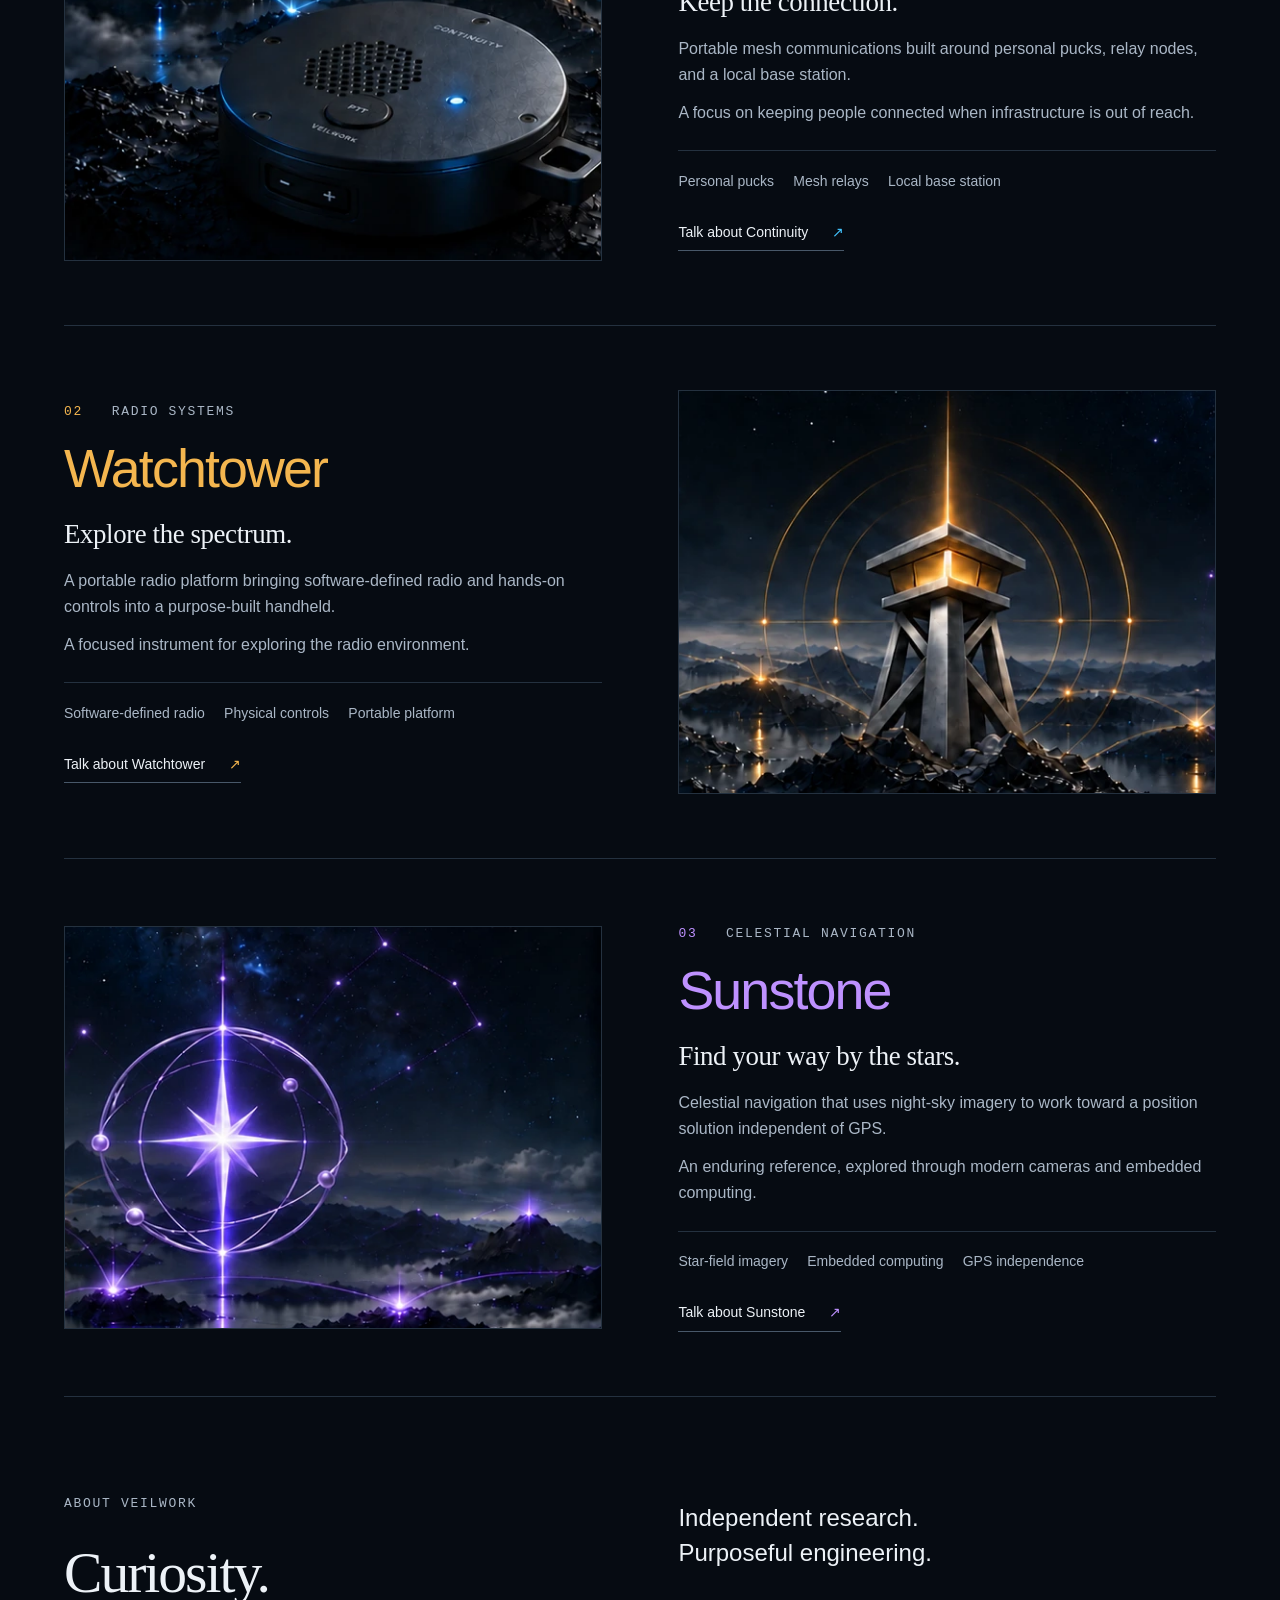
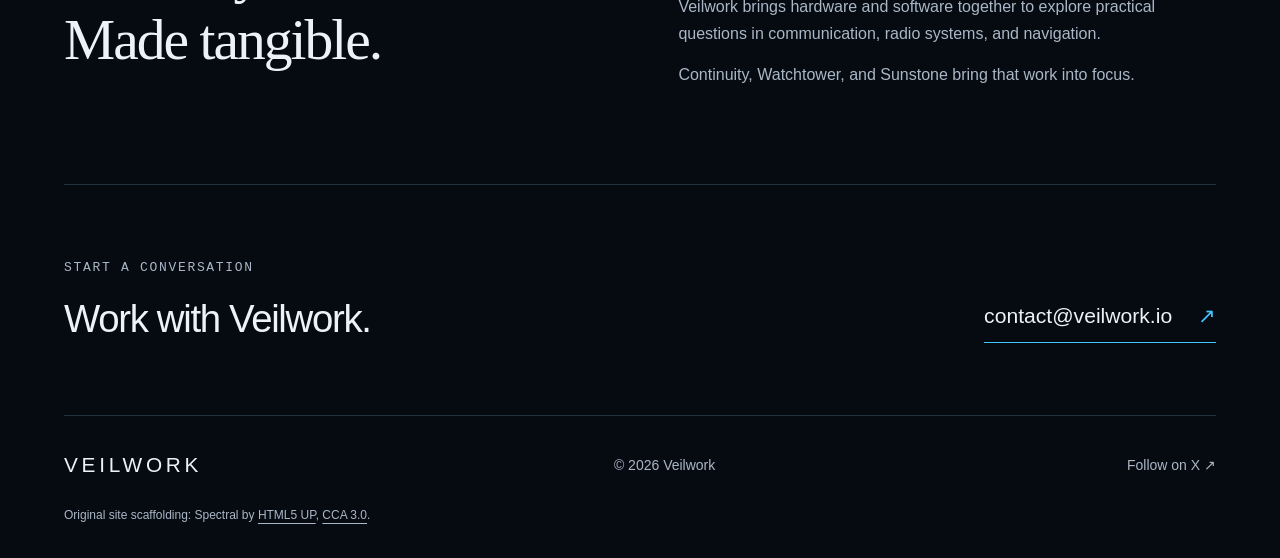
==== commit ecd9bfb8: "Complete Veilwork website refresh and restore required assets" ====
--- a/index.html
+++ b/index.html
@@ -1,753 +1,83 @@
-<!DOCTYPE HTML>
-<!--
-	Spectral by HTML5 UP
-	html5up.net | @ajlkn
-	Free for personal and commercial use under the CCA 3.0 license (html5up.net/license)
--->
-<html>
-	<head>
-		<title>VEILWORK</title>
-		<meta charset="utf-8" />
-		<meta name="viewport" content="width=device-width, initial-scale=1, user-scalable=no" />
-		<link rel="stylesheet" href="assets/css/main.css" />
-		<link rel="preconnect" href="https://fonts.googleapis.com">
-		<link rel="preconnect" href="https://fonts.gstatic.com" crossorigin>
-		<link href="https://fonts.googleapis.com/css2?family=Manufacturing+Consent&display=swap" rel="stylesheet">
-		<noscript><link rel="stylesheet" href="assets/css/noscript.css" /></noscript>
-		<style>
-			:root {
-				--bg:           #0a0a08;
-				--bg-surface:   #111110;
-				--text:         #e8e8e2;
-				--text-sec:     #a0a09a;
-				--accent:       #378ADD;
-				--border:       rgba(255,255,255,0.08);
-				--hero-bg:      #060606;
-				--hero-text:    #deded8;
-				--hero-muted:   #6a6a64;
-			}
-
-			/* Minimal additions for label/badge/tag content the template didn't originally carry. */
-			.project-label {
-				display: inline-block;
-				font-size: 2.1em;
-				font-weight: 500;
-				letter-spacing: 0.28em;
-				text-transform: uppercase;
-				color: #9ccdff;
-				margin-bottom: 0.8em;
-				text-shadow:
-					0 0 6px rgba(120, 180, 255, 0.9),
-					0 0 14px rgba(55, 138, 221, 0.75),
-					0 0 28px rgba(55, 138, 221, 0.55),
-					0 0 56px rgba(55, 138, 221, 0.35);
-			}
-			.project-badge {
-				display: inline-block;
-				font-size: 0.62em;
-				padding: 0.25em 0.9em;
-				border: 1px solid var(--accent);
-				border-radius: 1em;
-				margin-left: 0.75em;
-				text-transform: uppercase;
-				letter-spacing: 0.15em;
-				vertical-align: middle;
-				color: var(--accent);
-			}
-			.project-tags {
-				font-size: 0.8em;
-				margin-top: 1.25em;
-				padding-top: 1.25em;
-				border-top: 0.5px solid #9ccdff;
-				box-shadow: 0 -1px 8px -2px rgba(156, 205, 255, 0.45);
-				color: var(--text-sec);
-				line-height: 1.8;
-				text-align: center;
-			}
-			.hero-tags {
-				list-style: none;
-				padding: 0;
-				margin: 1.5em 0 0 0;
-				display: flex;
-				flex-wrap: wrap;
-				gap: 0.5em;
-				justify-content: center;
-			}
-			.hero-tags li {
-				font-size: 0.7em;
-				padding: 0.3em 0.9em;
-				border: 1px solid var(--border);
-				border-radius: 1em;
-				letter-spacing: 0.05em;
-				color: var(--text-sec);
-			}
-			.hero-eyebrow {
-				display: block;
-				font-size: 0.55em;
-				letter-spacing: 0.4em;
-				text-transform: uppercase;
-				color: var(--text-sec);
-				margin-bottom: 1em;
-			}
-
-			/* ── Spectral theme color overrides (colors only, no layout / font / structure changes) ── */
-			html, body, body.landing { background: var(--bg); color: var(--text); }
-			#page-wrapper { background: transparent; }
-
-			#header { background: var(--bg); color: var(--text); border-bottom: 1px solid var(--border); }
-			#header h1, #header h1 a { color: var(--text); }
-			#header nav a, #header .menuToggle, #header #menu a { color: var(--text); }
-
-			/* Pull-out menu — recolor Spectral's default green to electric blue */
-			#header .menuToggle,
-			#header nav ul li.special .menuToggle { color: var(--accent) !important; border-color: var(--accent) !important; }
-			#header .menuToggle span,
-			#header .menuToggle::before,
-			#header .menuToggle::after { color: var(--accent) !important; }
-			#header #menu,
-			#menu { background: var(--bg-surface) !important; border: 1px solid var(--accent) !important; color: var(--text) !important; box-shadow: 0 0 24px rgba(55,138,221,0.25) !important; }
-			#menu ul,
-			#menu a,
-			#menu li a { color: var(--text) !important; border-color: var(--border) !important; }
-			#menu a:hover { color: var(--accent) !important; }
-			#menu .close,
-			#menu .close::before,
-			#menu .close::after { color: var(--accent) !important; background: transparent !important; }
-
-			.wrapper,
-			.wrapper.style1,
-			.wrapper.style2,
-			.wrapper.style3,
-			.wrapper.style4,
-			.wrapper.alt { background: var(--bg); color: var(--text); }
-
-			#one { padding: 1.5em 0 0.5em 0 !important; }
-			#one .inner { padding: 0 !important; }
-			#one header.major { margin: 0 !important; padding: 0 !important; }
-			#one header.major h2 { margin: 0 !important; padding: 0 !important; }
-
-			.wrapper h1, .wrapper h2, .wrapper h3, .wrapper h4, .wrapper h5, .wrapper h6,
-			h1, h2, h3, h4, h5, h6 { color: var(--text); }
-
-			p { color: var(--text-sec); }
-
-			a { color: var(--accent); }
-			a:hover { color: var(--accent); }
-
-			.spotlight { background: var(--bg-surface); border-top: 1px solid var(--border); }
-			.spotlight .content { color: var(--text); background: var(--bg-surface); }
-			.spotlight .content h2 { color: var(--text); }
-			.spotlight .content p { color: var(--text-sec); }
-
-			.features li { background: var(--bg-surface); border: 1px solid var(--border); color: var(--text); }
-			.features li h3 { color: var(--text); }
-			.features li p { color: var(--text-sec); }
-
-			.icons.major .icon,
-			.features li.icon:before,
-			.icon { color: var(--accent); }
-
-			.button {
-				color: var(--text);
-				background: transparent;
-				border: 1px solid var(--border);
-				box-shadow: none;
-			}
-			.button:hover { background: var(--bg-surface); color: var(--text); border-color: var(--accent); }
-			.button.primary,
-			input[type="submit"].primary,
-			input[type="reset"].primary,
-			input[type="button"].primary {
-				background: var(--accent);
-				border: 1px solid var(--accent);
-				color: var(--hero-text);
-				box-shadow: none;
-			}
-			.button.primary:hover { background: var(--accent); color: var(--hero-text); border-color: var(--accent); }
-
-			#cta { background: var(--bg); color: var(--text); }
-			#cta .inner header p { color: var(--text-sec); }
-
-			/* Vertically center the content column inside each project spotlight */
-			.spotlight { display: flex !important; align-items: stretch !important; }
-			.spotlight .image {
-				align-self: stretch !important;
-				overflow: hidden;
-			}
-			.spotlight .image img {
-				width: 100% !important;
-				height: 100% !important;
-				object-fit: cover !important;
-				object-position: center !important;
-				display: block;
-			}
-			.spotlight .content {
-				display: flex !important;
-				flex-direction: column !important;
-				justify-content: center !important;
-			}
-
-			/* Match body typography to the hero — Georgia serif below the hero */
-			#one, #one *,
-			#two, #two *,
-			#three, #three *,
-			#cta, #cta *,
-			#footer, #footer * {
-				font-family: Georgia, serif;
-			}
-
-			.site-credits { font-size: 10px; line-height: 1.6; color: var(--text-sec); opacity: 0.55; max-width: 900px; margin: 2em auto 0; padding: 0 1.5em; text-align: center; letter-spacing: 0.03em; }
-			.site-credits a { color: var(--text-sec); text-decoration: underline; text-decoration-color: var(--border); }
-			.site-credits a:hover { color: var(--accent); text-decoration-color: var(--accent); }
-
-			#footer { background: var(--bg); color: var(--text-sec); border-top: 1px solid var(--border); }
-			#footer p { color: var(--text-sec); }
-			#footer a { color: var(--text-sec); }
-			#footer a:hover { color: var(--accent); }
-			#footer .copyright, #footer .copyright li, #footer .copyright a { color: var(--text-sec); }
-			#footer ul.icons a { color: var(--text-sec); border-color: var(--border); }
-			#footer ul.icons a:hover { color: var(--accent); }
-
-			hr { border-color: var(--border); }
-			input, select, textarea { background: var(--bg-surface); border: 1px solid var(--border); color: var(--text); }
-		</style>
-<style>
-*{margin:0;padding:0;box-sizing:border-box;}
-body{background:var(--bg);color:var(--text);}
-.hero{
-  width:100%;
-  height:100vh;
-  min-height:540px;
-  background:var(--hero-bg);
-  overflow:hidden;
-  position:relative;
-  display:flex;
-  align-items:center;
-  justify-content:center;
-}
-.bg-parallax{
-  position:absolute;
-  inset:0;
-  transform:translate3d(var(--mx,0px),var(--my,0px),0);
-  will-change:transform;
-}
-.eyebrow-logo{
-  display:block;
-  width:260px;
-  height:auto;
-  margin-bottom:22px;
-  margin-left:-24px;
-  opacity:0.95;
-}
-@media(max-width:600px){
-  .eyebrow-logo{width:180px;margin-left:-16px;}
-}
-
-.hero-rail{
-  position:absolute;
-  top:50%;
-  left:3.5vw;
-  transform:translateY(-50%);
-  z-index:15;
-  display:flex;
-  flex-direction:column;
-  justify-content:space-between;
-  gap:64px;
-  font-family:Georgia,serif;
-  padding:16px 0 16px 56px;
-  border-left:0.5px solid var(--border);
-  width:520px;
-  max-width:520px;
-  height:min(1120px, 88vh);
-}
-.hero-rail .rail-block{
-  display:flex;
-  flex-direction:column;
-  gap:16px;
-}
-.hero-rail .rail-label{
-  font-size:22px;
-  letter-spacing:0.32em;
-  text-transform:uppercase;
-  color:var(--text-sec);
-  opacity:0.6;
-}
-.hero-rail .rail-value{
-  font-size:34px;
-  letter-spacing:0.08em;
-  color:var(--hero-text);
-  line-height:1.35;
-  display:flex;
-  align-items:center;
-}
-.hero-rail .rail-wordmark{
-  font-family:'Manufacturing Consent', Georgia, serif;
-  font-size:52px;
-  letter-spacing:0.02em;
-  line-height:1.1;
-  text-transform:none;
-}
-.hero-rail .rail-dot{
-  display:inline-block;
-  width:18px;
-  height:18px;
-  border-radius:50%;
-  background:var(--accent);
-  margin-right:24px;
-  box-shadow:0 0 16px var(--accent);
-  animation:railpulse 2.4s ease-in-out infinite;
-}
-@keyframes railpulse{
-  0%,100%{opacity:0.55;}
-  50%{opacity:1;}
-}
-@media(max-width:900px){
-  .hero-rail{display:none;}
-}
-.bg-img{
-  position:absolute;
-  top:-12%;left:-8%;
-  width:116%;height:124%;
-  background-image:url('[data-uri]');
-  background-size:cover;
-  background-position:center right;
-  filter:grayscale(100%) brightness(0.38) contrast(1.1);
-  animation:slowdrift 18s ease-in-out infinite alternate;
-  transform-origin:center center;
-}
-@keyframes slowdrift{
-  0%  {transform:scale(1.08) translateX(0px)    translateY(0px);}
-  25% {transform:scale(1.11) translateX(-28px)  translateY(-14px);}
-  50% {transform:scale(1.12) translateX(22px)   translateY(-22px);}
-  75% {transform:scale(1.10) translateX(26px)   translateY(16px);}
-  100%{transform:scale(1.08) translateX(-18px)  translateY(18px);}
-}
-.veil-canvas{
-  position:absolute;
-  top:0;left:0;
-  width:100%;height:100%;
-  opacity:0.18;
-  z-index:2;
-}
-.fade-left{
-  position:absolute;
-  top:0;left:0;bottom:0;
-  width:22%;
-  background:linear-gradient(to right, var(--hero-bg) 15%, transparent);
-  z-index:3;
-}
-.fade-right{
-  position:absolute;
-  top:0;right:0;bottom:0;
-  width:20%;
-  background:linear-gradient(to left, var(--hero-bg), transparent);
-  z-index:3;
-}
-.fade-bottom{
-  position:absolute;
-  bottom:0;left:0;right:0;
-  height:200px;
-  background:linear-gradient(to bottom, transparent, var(--hero-bg));
-  z-index:3;
-}
-.fade-top{
-  position:absolute;
-  top:0;left:0;right:0;
-  height:100px;
-  background:linear-gradient(to top, transparent, var(--hero-bg));
-  z-index:3;
-}
-.hero-content{
-  position:relative;
-  z-index:10;
-  text-align:left;
-  color:var(--hero-text);
-  width:100%;
-  max-width:960px;
-  padding:0 52px;
-}
-.eyebrow{
-  font-family:Georgia,serif;
-  font-size:15px;
-  letter-spacing:0.32em;
-  color:var(--text-sec);
-  text-transform:uppercase;
-  margin-bottom:22px;
-}
-.headline{
-  font-family:Georgia,serif;
-  font-size:78px;
-  font-weight:400;
-  line-height:1.15;
-  letter-spacing:-0.02em;
-  color:var(--hero-text);
-  margin-bottom:22px;
-}
-.subline{
-  font-family:Georgia,serif;
-  font-size:23px;
-  color:var(--text-sec);
-  letter-spacing:0.02em;
-  max-width:400px;
-  line-height:1.75;
-  margin-bottom:36px;
-}
-.tags{
-  display:flex;
-  flex-wrap:wrap;
-  gap:8px;
-}
-.tag{
-  font-size:15px;
-  letter-spacing:0.12em;
-  padding:4px 12px;
-  border:0.5px solid var(--border);
-  color:var(--text-sec);
-  font-family:Georgia,serif;
-}
-.tag-break{ flex-basis:100%; height:0; margin:0; padding:0; border:0; }
-.ae-lig{
-  font-family:Georgia,serif;
-  font-style:italic;
-  letter-spacing:-0.04em;
-  padding-right:0.02em;
-  color:#9ccdff;
-  text-shadow:0 0 10px rgba(156,205,255,0.55), 0 0 22px rgba(55,138,221,0.35);
-}
-@media(max-width:600px){
-  .headline{font-size:48px;}
-  .hero-content{padding:0 24px;}
-}
-</style>
-	</head>
-	<body class="landing is-preload">
-<div class="hero">
-  <div class="bg-parallax"><div class="bg-img"></div></div>
-  <canvas class="veil-canvas" id="vc"></canvas>
-  <div class="fade-left"></div>
-  <div class="fade-right"></div>
-  <div class="fade-top"></div>
-  <div class="fade-bottom"></div>
-  <aside class="hero-rail" aria-hidden="true">
-    <div class="rail-block">
-      <span class="rail-label">Station</span>
-      <span class="rail-value rail-wordmark">VEILWORK</span>
+<!doctype html>
+<!-- Veilwork. Original scaffolding: Spectral by HTML5 UP; attribution retained below. -->
+<html lang="en">
+<head>
+  <meta charset="utf-8">
+  <meta http-equiv="Content-Security-Policy" content="default-src 'none'; script-src 'self'; style-src 'self'; img-src 'self' data:; base-uri 'none'; form-action 'none'; object-src 'none'; connect-src 'none'; frame-src 'none'">
+  <meta name="referrer" content="no-referrer">
+  <meta name="viewport" content="width=device-width, initial-scale=1">
+  <meta name="theme-color" content="#060b12">
+  <title>Veilwork — Continuity, Watchtower &amp; Sunstone</title>
+  <meta name="description" content="Independent research and development in communications, radio systems, and celestial navigation. Explore Continuity, Watchtower, and Sunstone by Veilwork.">
+  <link rel="canonical" href="https://veilwork.io/">
+  <link rel="icon" href="images/logo.svg" type="image/svg+xml">
+  <link rel="stylesheet" href="assets/css/veilwork.css">
+  <script src="assets/js/veilwork.js" defer></script>
+</head>
+<body>
+  <a class="skip-link" href="#main">Skip to content</a>
+  <header class="site-header">
+    <div class="header-inner shell">
+      <a class="brand" href="#top" aria-label="Veilwork home"><img src="images/logo.svg" alt="Veilwork raven and blue veil" width="128" height="96"></a>
+      <nav class="desktop-nav" aria-label="Main navigation"><a href="#projects">Projects</a><a href="#about">About</a><a href="#contact">Contact <span aria-hidden="true">↗</span></a></nav>
+      <details class="mobile-menu"><summary>Menu <span aria-hidden="true">+</span></summary><nav aria-label="Mobile navigation"><a href="#projects">Projects</a><a href="#about">About</a><a href="#contact">Contact</a></nav></details>
     </div>
-    <div class="rail-block">
-      <span class="rail-label">System</span>
-      <span class="rail-value" id="rail-system-date">v2026.04</span>
+  </header>
+  <main id="main">
+    <section class="hero" id="top" aria-labelledby="hero-title">
+      <div class="hero-intro shell">
+        <div><p class="eyebrow">Independent research &amp; development</p>
+          <h1 id="hero-title">Technology pulled<br>from the <em>Æther.</em></h1>
+        </div>
+        <div class="hero-aside"><p>Communications. Radio systems.<br>Celestial navigation.</p><a class="text-link" href="#projects">Explore our projects <span aria-hidden="true">↓</span></a></div>
+      </div>
+      <img class="hero-art" src="images/programs/veilwork-programs.webp" width="1672" height="941" fetchpriority="high" alt="Continuity in electric blue, Watchtower in amber, and Sunstone in violet across a mountainous night landscape. By Veilwork.">
+    </section>
+    <section class="programs shell" id="projects" aria-labelledby="projects-title">
+      <div class="section-heading"><p class="eyebrow">The Veilwork projects</p><h2 id="projects-title">Three paths forward.</h2></div>
+      <div class="program-index">
+        <a href="#continuity" class="index-link continuity"><span class="index-number">01 / Communications</span><span class="index-title">Continuity <span aria-hidden="true">↘</span></span><span class="index-description">Keep the connection.</span></a>
+        <a href="#watchtower" class="index-link watchtower"><span class="index-number">02 / Radio systems</span><span class="index-title">Watchtower <span aria-hidden="true">↘</span></span><span class="index-description">Explore the spectrum.</span></a>
+        <a href="#sunstone" class="index-link sunstone"><span class="index-number">03 / Celestial navigation</span><span class="index-title">Sunstone <span aria-hidden="true">↘</span></span><span class="index-description">Find your way by the stars.</span></a>
+      </div>
+    </section>
+    <div class="project-stories shell">
+      <article class="project continuity" id="continuity" aria-labelledby="continuity-title">
+        <div class="project-image continuity-image"><img src="images/programs/veilwork-programs.webp" alt="Continuity puck concept with a speaker, push-to-talk button, and volume rocker above blue mesh links." width="1672" height="941" loading="lazy" decoding="async"></div>
+        <div class="project-copy"><p class="eyebrow"><span class="project-number">01</span> Communications</p><h2 id="continuity-title">Continuity</h2>
+          <h3>Keep the connection.</h3><p>Portable mesh communications built around personal pucks, relay nodes, and a local base station.</p><p>A focus on keeping people connected when infrastructure is out of reach.</p>
+          <ul class="project-notes" aria-label="Continuity focus"><li>Personal pucks</li><li>Mesh relays</li><li>Local base station</li></ul>
+          <a class="text-link" href="mailto:contact@veilwork.io?subject=Continuity%20inquiry">Talk about Continuity <span aria-hidden="true">↗</span></a>
+        </div>
+      </article>
+      <article class="project project-reverse watchtower" id="watchtower" aria-labelledby="watchtower-title">
+        <div class="project-image watchtower-image"><img src="images/programs/veilwork-programs.webp" alt="Watchtower's metallic tower emblem surrounded by amber radio rings." width="1672" height="941" loading="lazy" decoding="async"></div>
+        <div class="project-copy"><p class="eyebrow"><span class="project-number">02</span> Radio systems</p><h2 id="watchtower-title">Watchtower</h2>
+          <h3>Explore the spectrum.</h3><p>A portable radio platform bringing software-defined radio and hands-on controls into a purpose-built handheld.</p><p>A focused instrument for exploring the radio environment.</p>
+          <ul class="project-notes" aria-label="Watchtower focus"><li>Software-defined radio</li><li>Physical controls</li><li>Portable platform</li></ul>
+          <a class="text-link" href="mailto:contact@veilwork.io?subject=Watchtower%20inquiry">Talk about Watchtower <span aria-hidden="true">↗</span></a>
+        </div>
+      </article>
+      <article class="project sunstone" id="sunstone" aria-labelledby="sunstone-title">
+        <div class="project-image sunstone-image"><img src="images/programs/veilwork-programs.webp" alt="Sunstone's violet celestial-navigation emblem beneath a field of stars." width="1672" height="941" loading="lazy" decoding="async"></div>
+        <div class="project-copy"><p class="eyebrow"><span class="project-number">03</span> Celestial navigation</p><h2 id="sunstone-title">Sunstone</h2>
+          <h3>Find your way by the stars.</h3><p>Celestial navigation that uses night-sky imagery to work toward a position solution independent of GPS.</p><p>An enduring reference, explored through modern cameras and embedded computing.</p>
+          <ul class="project-notes" aria-label="Sunstone focus"><li>Star-field imagery</li><li>Embedded computing</li><li>GPS independence</li></ul>
+          <a class="text-link" href="mailto:contact@veilwork.io?subject=Sunstone%20inquiry">Talk about Sunstone <span aria-hidden="true">↗</span></a>
+        </div>
+      </article>
     </div>
-    <div class="rail-block">
-      <span class="rail-label">Compliance</span>
-      <span class="rail-value">NDAA / ITAR</span>
-    </div>
-    <div class="rail-block">
-      <span class="rail-label">Coordinates</span>
-      <span class="rail-value">59.90839°N<br>10.76966°E</span>
-    </div>
-    <div class="rail-block">
-      <span class="rail-label">Status</span>
-      <span class="rail-value"><span class="rail-dot"></span>Operational</span>
-    </div>
-  </aside>
-  <div class="hero-content">
-    <img class="eyebrow-logo" src="images/logo.svg" alt="Veilwork">
-    <div class="headline">Defense technology<br>pulled from the <span class="ae-lig">Æ</span>ther</div>
-    <div class="subline">Independent research and development of autonomous systems, computer vision, and unmanned aerial platforms.</div>
-    <div class="tags">
-      <span class="tag">Autonomous systems</span>
-      <span class="tag">Counter-UAS</span>
-      <span class="tag">Visual navigation</span>
-      <span class="tag">Celestial navigation</span>
-      <span class="tag-break"></span>
-      <span class="tag">NDAA compliant</span>
-      <span class="tag">Edge AI</span>
-    </div>
-  </div>
-</div>
-
-		<!-- Page Wrapper -->
-			<div id="page-wrapper">
-
-				<!-- Header -->
-					<header id="header" class="alt">
-						<h1><a href="index.html">Veilwork</a></h1>
-						<nav id="nav">
-							<ul>
-								<li class="special">
-									<a href="#menu" class="menuToggle"><span>Menu</span></a>
-									<div id="menu">
-										<ul>
-											<li><a href="#projects">Projects</a></li>
-											<li><a href="#about">About</a></li>
-											<li><a href="#contact">Contact</a></li>
-										</ul>
-									</div>
-								</li>
-							</ul>
-						</nav>
-					</header>
-
-				<!-- Banner -->
-
-				<!-- One -->
-					<section id="one" class="wrapper style1 special">
-						<div class="inner">
-							<header class="major">
-								<h2>Built for the real world</h2>
-							</header>
-						</div>
-					</section>
-
-				<!-- Two -->
-					<section id="two" class="wrapper alt style2">
-
-						<section class="spotlight" id="projects">
-							<div class="image"><img src="images/pic01.jpg" alt="Long-exposure photograph of a missile arcing across a dark night sky against stars" /></div><div class="content">
-								<span class="project-label">STRIX</span>
-								<h2>Autonomous counter-drone<br />
-								guidance system</h2>
-								<p>Hardware-agnostic autonomous drone interception software that detects, classifies, and intercepts hostile unmanned aerial systems using onboard computer vision and proprietary guidance algorithms. The system identifies multiple target classes — including loitering munitions and commercial quadcopters — and autonomously closes on or maintains formation with the target without operator input. Designed to run on edge compute hardware connected to any ArduPilot-based flight controller, with full dual-stream telemetry logging per mission session.</p>
-								<p class="project-tags">Computer vision · Autonomous guidance · Edge AI · ArduPilot · MAVLink · Multi-class detection · Mission logging</p>
-							</div>
-						</section>
-
-						<section class="spotlight">
-							<div class="image"><img src="images/pic02.jpg" alt="Earth at night — city lights visible from orbit" /></div><div class="content">
-								<span class="project-label">PHANTOM</span>
-								<h2>GPS-denied visual<br />
-								navigation for drones</h2>
-								<p>A visual odometry and map-matching navigation system that enables fully autonomous drone operations in GPS-denied and GPS-spoofed environments. The system ingests a live camera feed, extracts visual features in real time, and matches them against preloaded satellite imagery stored offline on the aircraft. Position estimates are fused directly into the flight controller's navigation filter, enabling stable autonomous flight across all major flight modes without any GPS signal present. Designed as a drop-in navigation layer for existing airframes.</p>
-								<p class="project-tags">Visual odometry · Map matching · GPS denied · Sensor fusion · Offline maps · ArduPilot · Edge compute</p>
-							</div>
-						</section>
-
-						<section class="spotlight">
-							<div class="image"><img src="images/pic03.jpg" alt="Hubble Ultra Deep Field — thousands of distant galaxies" /></div><div class="content">
-								<span class="project-label">SunStone</span>
-								<h2>Autonomous celestial<br />
-								navigation system</h2>
-								<p>A two-node embedded navigation system that derives aircraft attitude and position from star field imagery — providing GPS-independent navigation in environments where both GPS and visual landmarks are unavailable. A dedicated capture node acquires star field images and forwards them over a low-latency link to a processing node running an AI-accelerated star pattern recognition model. The system solves celestial coordinates in near real time and outputs navigation solutions suitable for fusion with inertial sensors. Architected for future integration with inertial measurement hardware for full inertial-celestial hybrid navigation.</p>
-								<p class="project-tags">Celestial navigation · Star pattern recognition · AI accelerated · GPS independent · Embedded systems · Sensor fusion · Neural network</p>
-							</div>
-						</section>
-
-						<section class="spotlight">
-							<div class="image"><img src="images/pic04.jpg" alt="Illuminated fiber optic strands glowing blue against black" /></div><div class="content">
-								<span class="project-label">GOSSAMER</span>
-								<h2>Tethered drone ground<br />
-								unit architecture</h2>
-								<p>Deep technical research into the internal electronics and signal architecture of fiber optic tethered drone ground units. The research covers the complete bidirectional signal path from the operator workstation to the airborne platform — including optical transceiver selection, wavelength multiplexing for single-fiber bidirectional communication, clock and data recovery, and power delivery over the tether. Provides a foundation for designing ground units capable of carrying simultaneous HD video, telemetry, and command streams over a single optical cable with minimal latency and no RF exposure.</p>
-								<p class="project-tags">Fiber optics · Bidirectional comms · Optical transceivers · Tethered UAS · Signal architecture · HD video · MAVLink</p>
-							</div>
-						</section>
-
-					</section>
-
-				<!-- Three -->
-					<section id="three" class="wrapper style3 special">
-						<div class="inner">
-							<header class="major" id="about">
-								<h2>About Veilwork</h2>
-								<p>Veilwork is an independent defense technology research and development organization focused on autonomous unmanned systems. We design and build software and hardware solutions that address real operational gaps — from counter-UAS guidance to GPS-denied navigation to alternative positioning systems. All work is conducted with NDAA compliance and real-world deployability as first-order requirements.</p>
-							</header>
-							<ul class="features">
-								<li class="icon solid fa-paper-plane">
-									<h3>Autonomous systems</h3>
-									<p>Systems that close on targets across all major flight modes, without operator input.</p>
-								</li>
-								<li class="icon solid fa-code">
-									<h3>Counter-UAS</h3>
-									<p>Onboard detection, classification, and interception of hostile unmanned aerial systems across multiple target classes.</p>
-								</li>
-								<li class="icon solid fa-laptop">
-									<h3>Visual navigation</h3>
-									<p>Live camera feature extraction matched against offline satellite imagery for GPS-denied and GPS-spoofed environments.</p>
-								</li>
-								<li class="icon fa-gem">
-									<h3>Celestial navigation</h3>
-									<p>Aircraft attitude and position derived from star field imagery via AI-accelerated star pattern recognition.</p>
-								</li>
-								<li class="icon fa-flag">
-									<h3>NDAA compliant</h3>
-									<p>Compliance and real-world deployability treated as first-order engineering requirements, not afterthoughts.</p>
-								</li>
-								<li class="icon solid fa-headphones-alt">
-									<h3>Edge AI</h3>
-									<p>AI-accelerated perception and guidance models running entirely on airborne edge compute hardware.</p>
-								</li>
-							</ul>
-						</div>
-					</section>
-
-				<!-- CTA -->
-					<section id="cta" class="wrapper style4">
-						<div class="inner">
-							<header id="contact">
-								<h2>Work with Veilwork</h2>
-								<p>Defense technology research, autonomous systems development, and independent hardware consulting.</p>
-							</header>
-							<ul class="actions stacked">
-								<li><a href="mailto:contact@veilwork.io" class="button fit primary">Get in touch</a></li>
-								<li><a href="#projects" class="button fit">View projects</a></li>
-							</ul>
-						</div>
-					</section>
-
-				<!-- Footer -->
-					<footer id="footer">
-						<ul class="icons">
-							<li><a href="https://x.com/veilwork_io" class="icon brands fa-twitter"><span class="label">X</span></a></li>
-							<li><a href="mailto:contact@veilwork.io" class="icon solid fa-envelope"><span class="label">Email</span></a></li>
-						</ul>
-						<ul class="copyright">
-							<li>&copy; Veilwork</li><li>veilwork.io</li>
-						</ul>
-						<p class="site-credits">
-							Imagery credits —
-							Minuteman III night launch (<a href="https://commons.wikimedia.org/wiki/File:GT244_Launches_from_Vandenberg_(7402875).jpeg">US Air Force</a>, public domain);
-							Black Marble (NASA, public domain);
-							Hubble Ultra Deep Field (NASA / ESA, public domain);
-							Optical fiber bundle (<a href="https://commons.wikimedia.org/wiki/File:LED_Glasfaser.jpg">LED_Glasfaser</a>, CC BY-SA 3.0).
-							Site scaffolding: Spectral by <a href="http://html5up.net">HTML5 UP</a> (CCA 3.0).
-						</p>
-					</footer>
-
-			</div>
-
-		<!-- Scripts -->
-			<script src="assets/js/jquery.min.js"></script>
-			<script src="assets/js/jquery.scrollex.min.js"></script>
-			<script src="assets/js/jquery.scrolly.min.js"></script>
-			<script src="assets/js/browser.min.js"></script>
-			<script src="assets/js/breakpoints.min.js"></script>
-			<script src="assets/js/util.js"></script>
-			<script src="assets/js/main.js"></script>
-
-<script>
-const cv = document.getElementById('vc');
-const cx = cv.getContext('2d');
-
-function rsz(){
-  cv.width  = cv.offsetWidth;
-  cv.height = cv.offsetHeight;
-}
-rsz();
-window.addEventListener('resize', rsz);
-
-const N = 24;
-let lines = [];
-
-function init(){
-  lines = [];
-  const W = cv.width, H = cv.height;
-  for(let i=0;i<N;i++){
-    const x = (i/(N-1))*W;
-    const pts = [];
-    const segs = 20;
-    for(let s=0;s<=segs;s++){
-      pts.push({
-        ox: x,
-        oy: (s/segs)*H,
-        phase: Math.random()*Math.PI*2,
-        amp: 6+Math.random()*14,
-        spd: 0.00015+Math.random()*0.0001
-      });
-    }
-    lines.push({pts, bright: 30+Math.floor(Math.random()*30)});
-  }
-}
-init();
-
-let T=0;
-function draw(){
-  const W=cv.width,H=cv.height;
-  cx.clearRect(0,0,W,H);
-  T++;
-  for(let l=0;l<lines.length;l++){
-    const ln=lines[l];
-    const pts=ln.pts;
-    cx.beginPath();
-    const p0=pts[0];
-    const x0=p0.ox+Math.sin(T*p0.spd*1000+p0.phase)*p0.amp;
-    cx.moveTo(x0,p0.oy);
-    for(let s=1;s<pts.length;s++){
-      const p=pts[s];
-      const frac=s/(pts.length-1);
-      const drape=Math.sin(frac*Math.PI)*0.8+0.2;
-      const wx=Math.sin(T*p.spd*1000+p.phase)*p.amp*drape;
-      const wy=Math.sin(T*p.spd*500+p.phase*0.7)*2*drape;
-      if(s===1){
-        cx.lineTo(p.ox+wx, p.oy+wy);
-      } else {
-        const pp=pts[s-1];
-        const ppfrac=(s-1)/(pts.length-1);
-        const ppd=Math.sin(ppfrac*Math.PI)*0.8+0.2;
-        const ppx=Math.sin(T*pp.spd*1000+pp.phase)*pp.amp*ppd;
-        const ppy=Math.sin(T*pp.spd*500+pp.phase*0.7)*2*ppd;
-        const mx=(pp.ox+ppx+p.ox+wx)/2;
-        const my=(pp.oy+ppy+p.oy+wy)/2;
-        cx.quadraticCurveTo(pp.ox+ppx,pp.oy+ppy,mx,my);
-      }
-    }
-    const b=ln.bright;
-    const cd=Math.abs(ln.pts[0].ox-W/2)/(W/2);
-    const alpha=0.06+(1-cd)*0.12;
-    cx.strokeStyle='rgba('+b+','+b+','+b+','+alpha+')';
-    cx.lineWidth=0.5+(1-cd)*0.6;
-    cx.stroke();
-  }
-  requestAnimationFrame(draw);
-}
-draw();
-
-// ── dynamic System date ──
-(function(){
-  const el = document.getElementById('rail-system-date');
-  if(!el) return;
-  const d = new Date();
-  const y = d.getFullYear();
-  const m = String(d.getMonth() + 1).padStart(2, '0');
-  const day = String(d.getDate()).padStart(2, '0');
-  el.textContent = 'v' + y + '.' + m + '.' + day;
-})();
-
-// ── mouse-driven parallax on the hero background ──
-(function(){
-  const hero = document.querySelector('.hero');
-  const parallax = hero && hero.querySelector('.bg-parallax');
-  if(!hero || !parallax) return;
-
-  let targetX = 0, targetY = 0, curX = 0, curY = 0;
-  const STRENGTH_X = 40;   // px of travel at edges
-  const STRENGTH_Y = 28;
-  const EASE = 0.08;       // smoothing factor
-
-  hero.addEventListener('mousemove', function(e){
-    const r = hero.getBoundingClientRect();
-    const nx = ((e.clientX - r.left) / r.width  - 0.5) * 2;  // -1..1
-    const ny = ((e.clientY - r.top ) / r.height - 0.5) * 2;
-    targetX = -nx * STRENGTH_X;
-    targetY = -ny * STRENGTH_Y;
-  });
-  hero.addEventListener('mouseleave', function(){ targetX = 0; targetY = 0; });
-
-  // device tilt fallback (mobile)
-  window.addEventListener('deviceorientation', function(e){
-    if(e.gamma == null || e.beta == null) return;
-    targetX = Math.max(-1, Math.min(1, e.gamma/30)) * -STRENGTH_X;
-    targetY = Math.max(-1, Math.min(1, (e.beta-45)/30)) * -STRENGTH_Y;
-  });
-
-  function loop(){
-    curX += (targetX - curX) * EASE;
-    curY += (targetY - curY) * EASE;
-    parallax.style.setProperty('--mx', curX.toFixed(2) + 'px');
-    parallax.style.setProperty('--my', curY.toFixed(2) + 'px');
-    requestAnimationFrame(loop);
-  }
-  loop();
-})();
-</script>
-	</body>
+    <section class="about shell" id="about" aria-labelledby="about-title">
+      <div><p class="eyebrow">About Veilwork</p><h2 id="about-title">Curiosity.<br>Made tangible.</h2></div>
+      <div class="about-copy">
+        <p class="large-copy">Independent research.<br>Purposeful engineering.</p><p>Veilwork brings hardware and software together to explore practical questions in communication, radio systems, and navigation.</p><p>Continuity, Watchtower, and Sunstone bring that work into focus.</p>
+      </div>
+    </section>
+    <section class="contact shell" id="contact" aria-labelledby="contact-title"><div><p class="eyebrow">Start a conversation</p><h2 id="contact-title">Work with Veilwork.</h2></div><a class="contact-link" href="mailto:contact@veilwork.io">contact@veilwork.io <span aria-hidden="true">↗</span></a></section>
+  </main>
+  <footer class="site-footer shell">
+    <div class="footer-top"><a href="#top" class="footer-wordmark">VEILWORK</a><p>© <span id="copyright-year">2026</span> Veilwork</p><a href="https://x.com/veilwork_io">Follow on X <span aria-hidden="true">↗</span></a></div>
+    <p class="credits">Original site scaffolding: Spectral by <a href="https://html5up.net">HTML5 UP</a>, <a href="https://html5up.net/license">CCA 3.0</a>.</p>
+  </footer>
+</body>
 </html>
--- a/assets/css/veilwork.css
+++ b/assets/css/veilwork.css
@@ -0,0 +1,115 @@
+:root {
+  color-scheme: dark;
+  --bg: #060b12; --surface: #0b121c; --text: #edf2f7; --muted: #aab7c6; --line: #24313f;
+  --blue: #43c5ff; --amber: #f4b64f; --violet: #be91ff; --accent: var(--blue);
+  --gutter: clamp(1.25rem, 5vw, 5.5rem);
+  font-family: "Aptos", "Segoe UI", Arial, sans-serif;
+}
+*, *::before, *::after { box-sizing: border-box; }
+html { scroll-behavior: smooth; scroll-padding-top: 7rem; }
+body { background: var(--bg); color: var(--text); font-size: 1rem; line-height: 1.65; }
+body, h1, h2, h3, p, figure { margin: 0; }
+a { color: inherit; text-decoration: none; text-underline-offset: .3em; }
+button, summary { font: inherit; }
+img { display: block; max-width: 100%; }
+a, summary { -webkit-tap-highlight-color: transparent; }
+a:focus-visible, summary:focus-visible { outline: 2px solid var(--accent); outline-offset: 7px; }
+.shell { width: calc(100% - var(--gutter) * 2); max-width: 1440px; margin-inline: auto; }
+.eyebrow { font-family: "SFMono-Regular", Consolas, "Liberation Mono", monospace; font-size: .8125rem; font-weight: 400; letter-spacing: .13em; text-transform: uppercase; line-height: 1.7; color: var(--muted); }
+.skip-link { position: fixed; top: -6rem; left: 1rem; padding: .7rem 1rem; background: var(--text); color: var(--bg); z-index: 100; }
+.skip-link:focus { top: 1rem; }
+.site-header { position: sticky; top: 0; z-index: 30; background: rgba(6,11,18,.95); border-bottom: 1px solid var(--line); }
+.header-inner { position: relative; min-height: 90px; display: flex; justify-content: space-between; align-items: center; }
+.brand { display: flex; align-items: center; padding: 3px 0; }
+.brand img { width: 116px; height: 84px; object-fit: contain; }
+.desktop-nav { display: flex; align-items: center; gap: 3rem; font-size: .875rem; }
+.desktop-nav a { padding: .75rem 0; }
+.desktop-nav a:hover, .site-footer a:hover { color: var(--blue); }
+.desktop-nav a:last-child span { margin-left: .65rem; color: var(--blue); }
+.mobile-menu { display: none; }
+.mobile-menu nav { display: none; }
+.hero { position: relative; max-width: 1900px; margin-inline: auto; isolation: isolate; }
+.hero-intro { padding-block: clamp(2rem,4vw,5rem) 2rem; display: flex; align-items: flex-end; justify-content: space-between; gap: 2rem; }
+.hero h1 { margin-top: 1.1rem; font-family: Georgia, "Times New Roman", serif; font-size: clamp(2.8rem,5.4vw,6.4rem); font-weight: 400; line-height: 1.08; letter-spacing: -.055em; }
+.hero h1 em { font-weight: 400; color: #b4d9fb; }
+.hero-aside { padding-bottom: .4rem; max-width: 20rem; }
+.hero-aside p { color: #c0cdda; margin-bottom: 1.5rem; font-size: 1rem; }
+.hero-art { width: 100%; height: auto; }
+.text-link { display: inline-flex; gap: 1.5rem; align-items: center; font-size: .875rem; border-bottom: 1px solid #485869; padding: .4rem 0; transition: color .18s, border-color .18s; }
+.text-link span { color: var(--accent); }
+.text-link:hover { color: var(--accent); border-color: var(--accent); }
+.section-heading { display: flex; align-items: baseline; justify-content: space-between; gap: 2rem; padding-bottom: 2rem; }
+.section-heading h2 { font-weight: 400; font-size: 1.4rem; letter-spacing: -.025em; }
+.programs { padding-top: 1.5rem; }
+.program-index { display: grid; grid-template-columns: repeat(3,minmax(0,1fr)); border-bottom: 1px solid var(--line); }
+.continuity { --accent: var(--blue); } .watchtower { --accent: var(--amber); } .sunstone { --accent: var(--violet); }
+.index-link { display: flex; flex-direction: column; border-top: 2px solid var(--accent); padding: 1.9rem 2rem 2.2rem; transition: background .2s; min-width: 0; }
+.index-link + .index-link { border-left: 1px solid var(--line); }
+.index-link:hover { background: var(--surface); }
+.index-number { font-size: .8125rem; color: var(--muted); }
+.index-title { font-size: clamp(1.2rem,2vw,1.75rem); font-weight: 500; letter-spacing: .01em; margin-top: .8rem; display: flex; justify-content: space-between; gap: .5rem; color: var(--accent); }
+.index-title span { font-size: 1.1rem; transition: transform .2s; }
+.index-link:hover .index-title span { transform: translate(3px,3px); }
+.index-description { font-size: .9375rem; color: var(--muted); margin-top: .5rem; }
+.project-stories { margin-top: 6.5rem; }
+.project { display: grid; grid-template-columns: repeat(2,minmax(0,1fr)); gap: clamp(2rem,6vw,6.5rem); align-items: center; padding-block: 4rem; border-bottom: 1px solid var(--line); }
+.project:first-child { padding-top: 0; }
+.project-reverse .project-image { order: 2; }
+.project-image { position: relative; aspect-ratio: 4/3; overflow: hidden; background: #08121e; border: 1px solid var(--line); }
+.project-image img { position: absolute; width: 300%; max-width: none; height: auto; }
+.continuity-image img { left: -3%; top: -68%; } .watchtower-image img { left: -100%; top: -24%; } .sunstone-image img { left: -200%; top: -35%; }
+.project-number { color: var(--accent); padding-right: 1.2rem; }
+.project-copy h2 { color: var(--accent); margin: 1rem 0 1.2rem; font-size: clamp(2.5rem,4.2vw,4.6rem); line-height: 1.1; letter-spacing: -.035em; font-weight: 400; }
+.project-copy h3 { font-family: Georgia, "Times New Roman", serif; font-size: clamp(1.4rem,2.1vw,2rem); font-weight: 400; line-height: 1.3; letter-spacing: -.015em; margin-bottom: 1rem; }
+.project-copy > p:not(.eyebrow) { color: var(--muted); max-width: 33rem; margin-top: .7rem; }
+.project-notes { display: flex; flex-wrap: wrap; gap: .65rem 1.2rem; padding: 1.15rem 0 0; margin: 1.5rem 0 1.35rem; border-top: 1px solid var(--line); list-style: none; color: var(--muted); font-size: .875rem; }
+.about { padding-block: 6rem; display: grid; grid-template-columns: 1fr 1fr; gap: clamp(2rem,6vw,6.5rem); border-bottom: 1px solid var(--line); }
+.about h2 { font-family: Georgia, "Times New Roman", serif; font-weight: 400; font-size: clamp(2.5rem,4.5vw,4.7rem); line-height: 1.15; letter-spacing: -.035em; margin-top: 1.6rem; }
+.about-copy { padding-top: .5rem; } .large-copy { font-size: 1.5rem; line-height: 1.45; margin-bottom: 1.5rem; }
+.about-copy > p:not(.large-copy) { color: var(--muted); margin-top: .9rem; max-width: 33rem; }
+.contact { display: flex; justify-content: space-between; align-items: end; gap: 2rem; padding-block: 4.5rem; }
+.contact h2 { font-size: clamp(1.8rem,3vw,3rem); font-weight: 400; letter-spacing: -.035em; margin-top: 1rem; line-height: 1.25; }
+.contact-link { font-size: clamp(1.1rem,1.65vw,1.5rem); border-bottom: 1px solid var(--blue); padding-bottom: .5rem; }
+.contact-link span { margin-left: 1.25rem; color: var(--blue); } .contact-link:hover { color: var(--blue); }
+.site-footer { padding-block: 2rem; border-top: 1px solid var(--line); font-size: .875rem; color: var(--muted); }
+.footer-top { display: flex; align-items: center; justify-content: space-between; gap: 1.5rem; }
+.footer-wordmark { font-size: 1.3rem; letter-spacing: .18em; color: var(--text); }
+.credits { font-size: .75rem; margin-top: 1.5rem; color: var(--muted); } .credits a { text-decoration: underline; }
+@media (max-width: 1100px) {
+  .hero-aside { max-width: 16rem; } .hero-aside p { font-size: .9375rem; } .hero-intro { gap: 1.25rem; }
+  .project { gap: 2.5rem; } .index-link { padding-inline: 1.25rem; }
+}
+@media (max-width: 800px) {
+  .hero-intro { padding-top: 2.5rem; display: block; }
+  .hero h1 { font-size: clamp(2.7rem,8vw,4.5rem); }
+  .hero-aside { margin-top: 1.5rem; max-width: none; display: flex; flex-wrap: wrap; align-items: center; justify-content: space-between; gap: 1rem; }
+  .hero-aside p { margin: 0; }
+  .section-heading { align-items: start; gap: .7rem; flex-direction: column; padding-bottom: 1.5rem; }
+  .programs { padding-top: 2.5rem; } .index-link { padding: 1.3rem .9rem 1.5rem; }
+  .index-title { font-size: 1.25rem; } .index-number { font-size: .75rem; }
+  .project-stories { margin-top: 4rem; } .project { grid-template-columns: 1fr; gap: 2rem; padding-block: 3rem; }
+  .project-image { aspect-ratio: 4/3; max-width: 580px; width: 100%; } .project-reverse .project-image { order: 0; }
+  .project-copy h2 { font-size: 3rem; } .project-copy h3 { font-size: 1.75rem; }
+  .about { padding-block: 4rem; } .contact { align-items: start; flex-direction: column; padding-block: 3rem; }
+}
+@media (max-width: 560px) {
+  html { scroll-padding-top: 6.5rem; } .header-inner { min-height: 76px; flex-wrap: wrap; } .brand img { width: 96px; height: 70px; }
+  .desktop-nav { display: none; } .mobile-menu { display: block; flex-basis: 100%; }
+  .mobile-menu summary { position: absolute; top: .8rem; right: 0; cursor: pointer; list-style: none; font-size: .875rem; padding: .75rem 0 .75rem 1rem; }
+  .mobile-menu summary::-webkit-details-marker { display: none; }
+  .mobile-menu summary span { display: inline-block; color: var(--blue); margin-left: 1rem; font-size: 1.2rem; }
+  .mobile-menu[open] summary span { transform: rotate(45deg); }
+  /* Keep the closed menu hidden; an open menu expands the header in normal flow. */
+  .mobile-menu[open] nav { display: flex; flex-direction: column; padding: .5rem 0 1rem; border-top: 1px solid var(--line); }
+  .mobile-menu nav a { padding: .8rem 0; }
+  .hero .eyebrow { font-size: .75rem; letter-spacing: .08em; } .hero-aside { display: block; } .hero-aside .text-link { margin-top: 1rem; }
+  .program-index { grid-template-columns: 1fr; } .index-link { padding: 1.25rem .1rem 1.5rem; }
+  .index-link + .index-link { border-left: 0; margin-top: .5rem; } .index-title { font-size: 1.65rem; margin-top: .45rem; }
+  .index-number { font-size: .8125rem; } .index-description { margin-top: .2rem; } .project-stories { margin-top: 3rem; }
+  .project-copy h2 { font-size: clamp(2.4rem,10vw,3.2rem); } .project-copy .eyebrow { letter-spacing: .06em; } .project-number { padding-right: .65rem; }
+  .project-notes { font-size: .8125rem; } .about { grid-template-columns: 1fr; gap: 2rem; }
+  .footer-top { flex-wrap: wrap; justify-content: flex-start; gap: 1rem 2rem; } .footer-wordmark { width: 100%; }
+}
+@media (prefers-reduced-motion: reduce) {
+  html { scroll-behavior: auto; } *, *::before, *::after { animation: none !important; transition: none !important; }
+}
